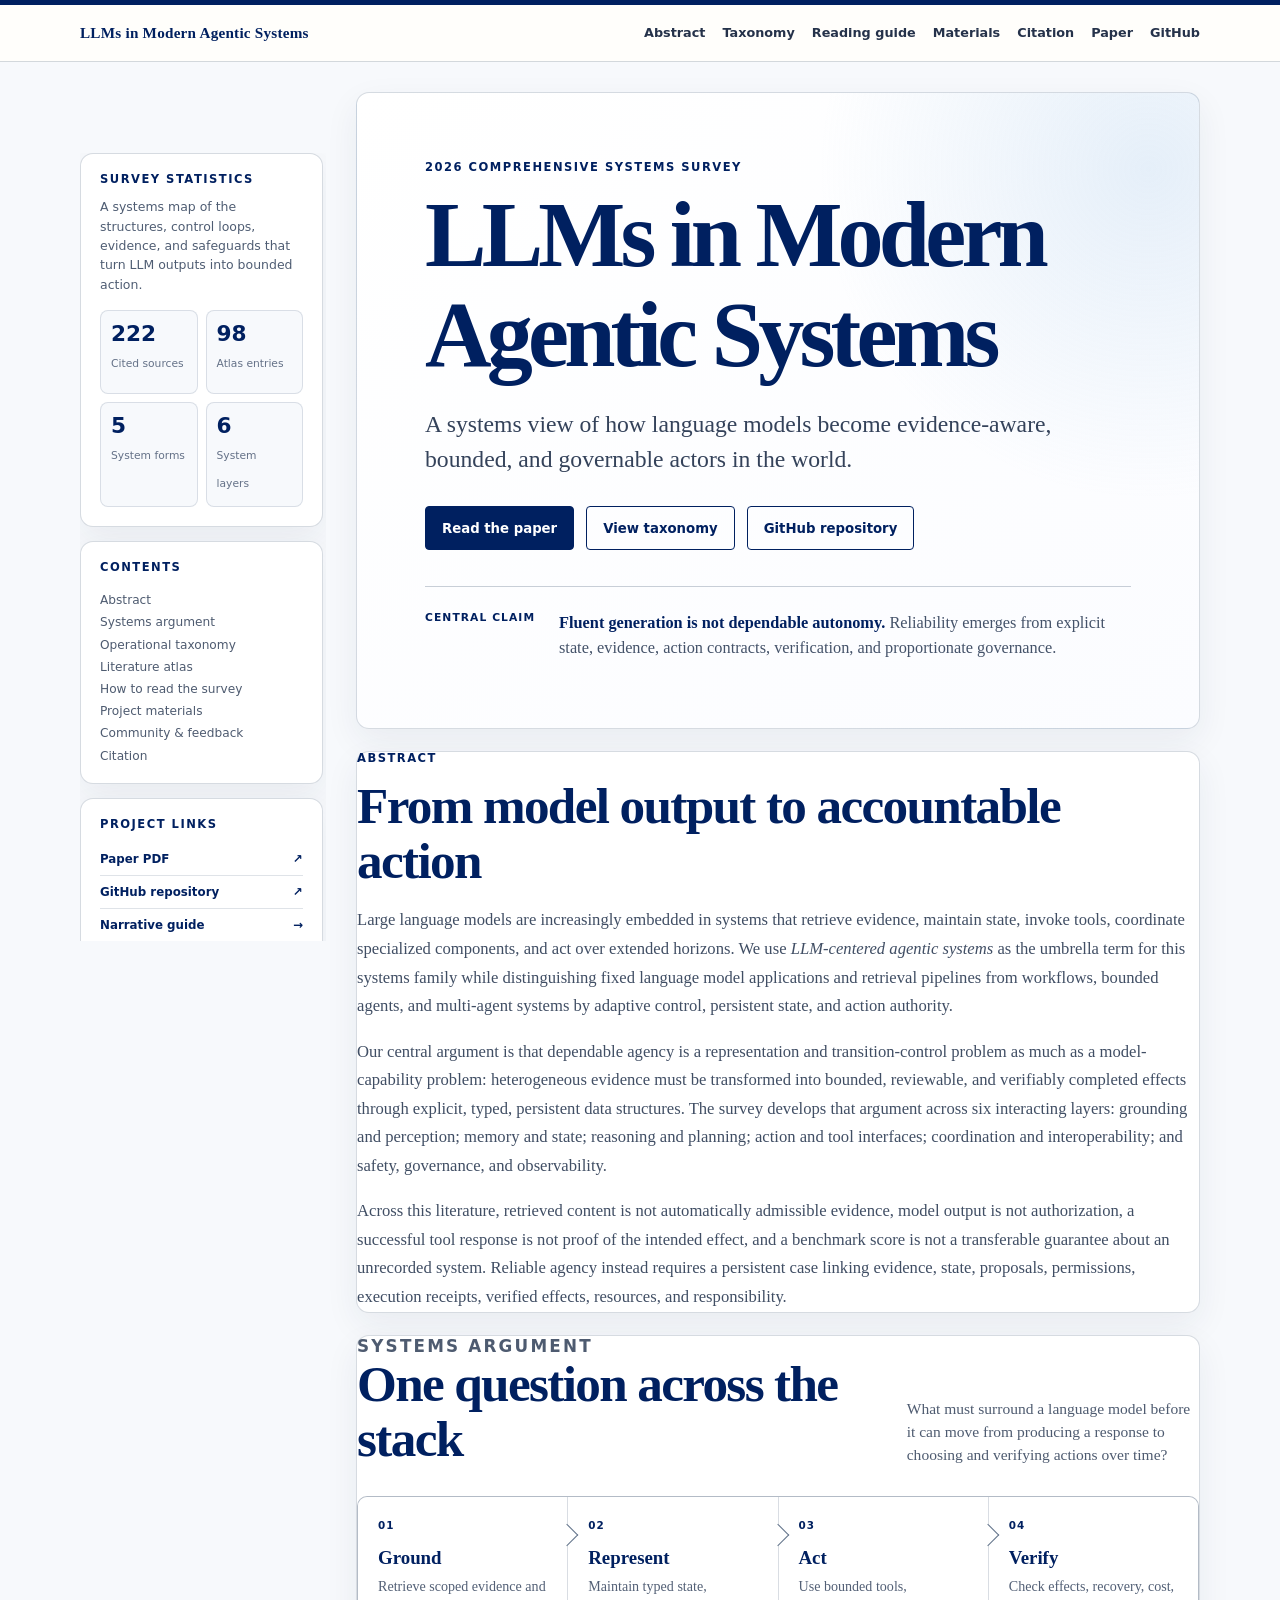
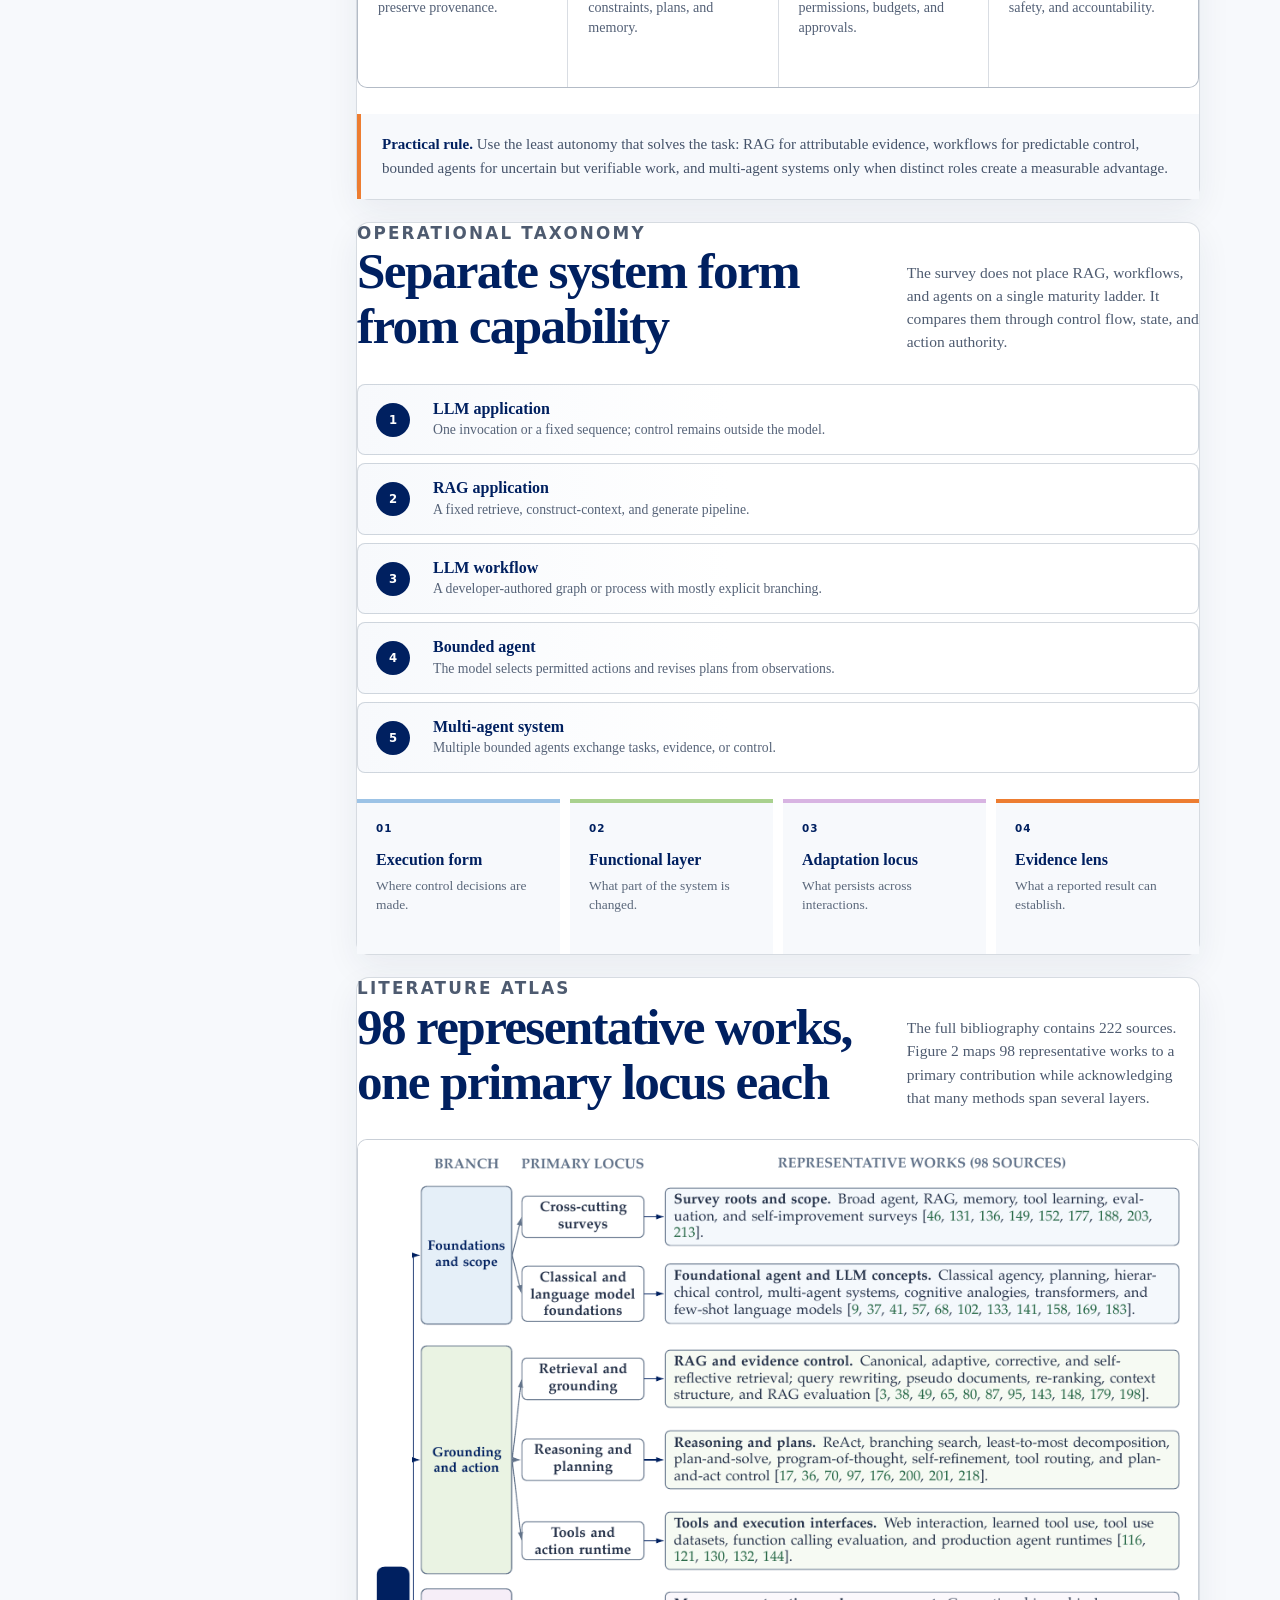
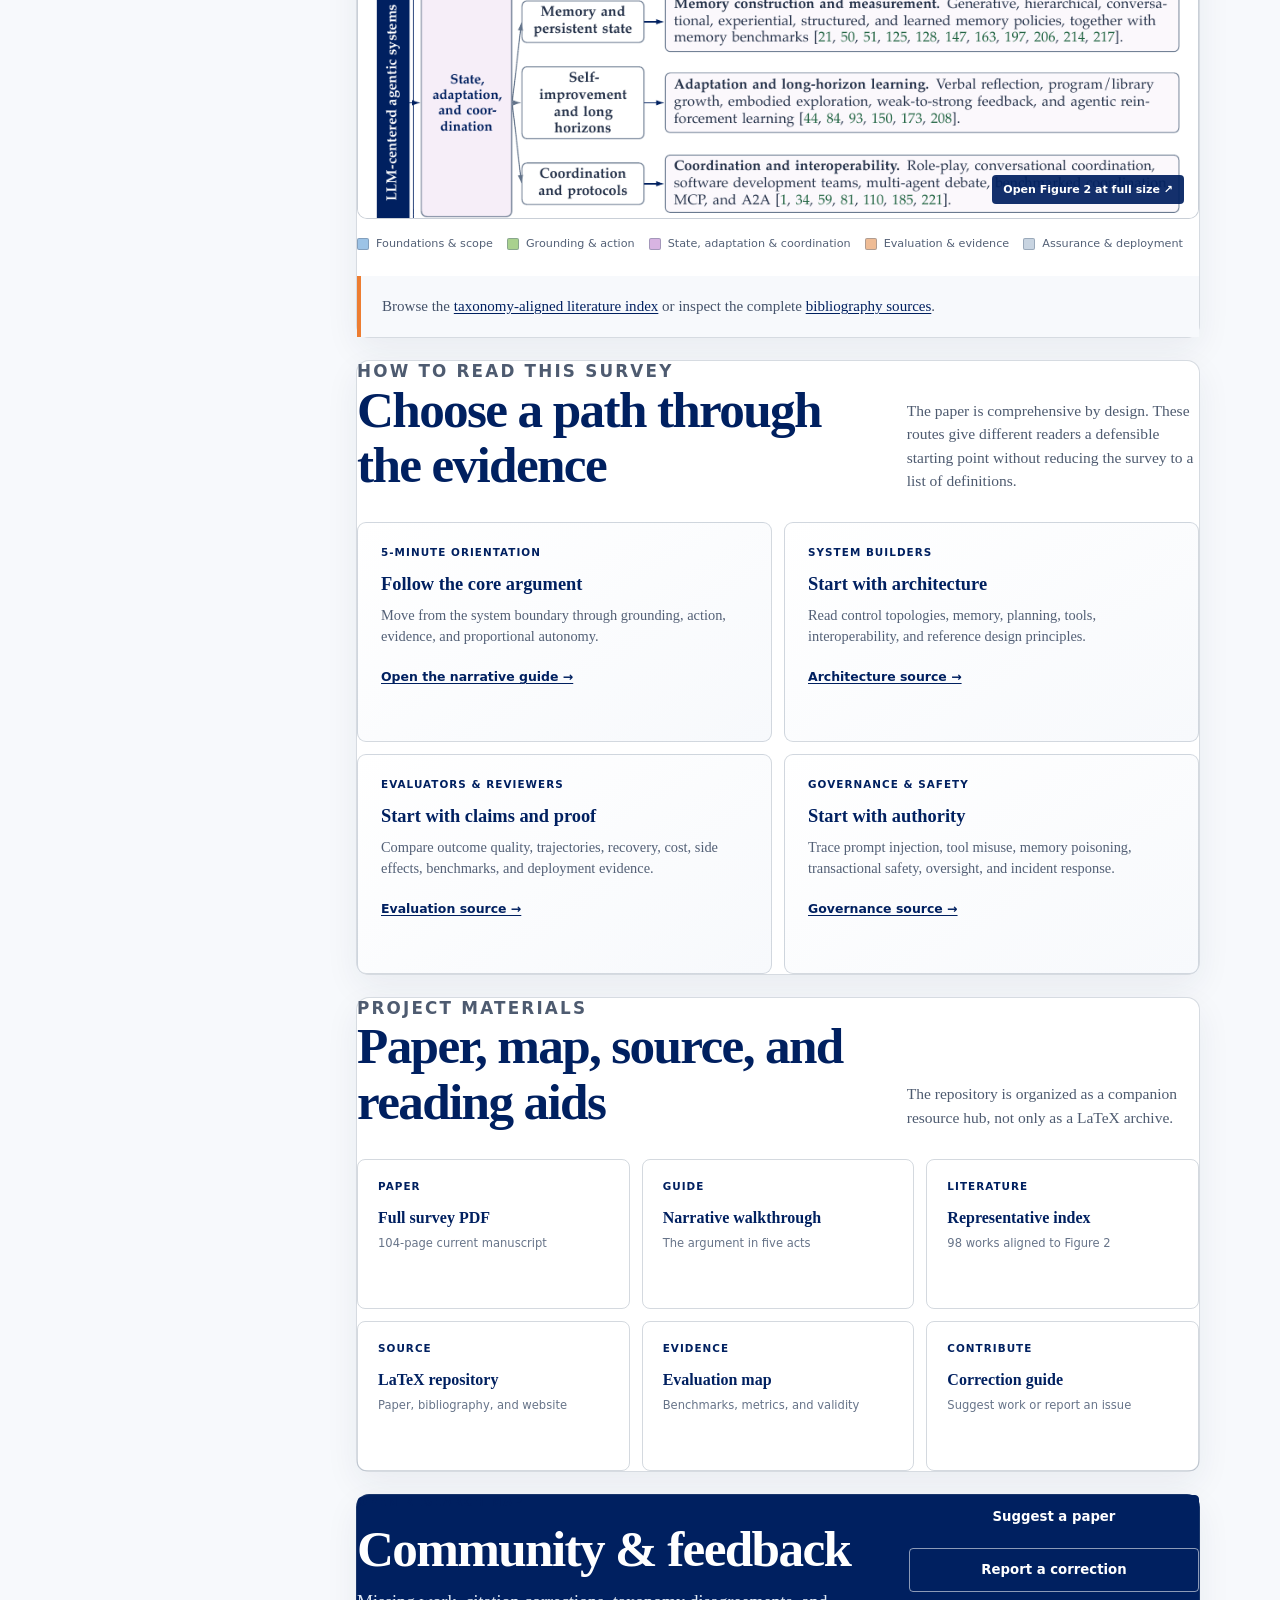
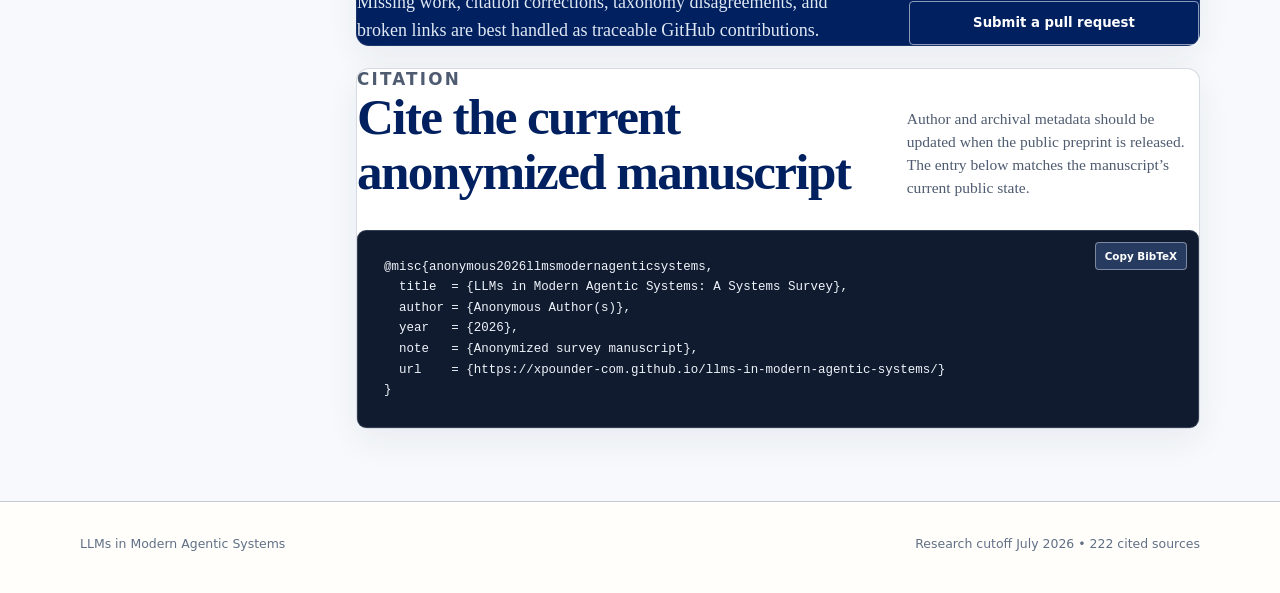
==== docs/index.html @ e8cfa796 "Build survey hub and literature companion" ====
<!doctype html>
<html lang="en">
  <head>
    <meta charset="utf-8">
    <meta name="viewport" content="width=device-width, initial-scale=1">
    <meta name="description" content="The project hub for LLMs in Modern Agentic Systems: a 104-page systems survey with 222 cited sources, an operational taxonomy, and a literature atlas.">
    <meta property="og:title" content="LLMs in Modern Agentic Systems: A Systems Survey">
    <meta property="og:description" content="A systems view of how language models become evidence-aware, bounded, and governable actors in the world.">
    <meta property="og:type" content="website">
    <meta property="og:url" content="https://xpounder-com.github.io/llms-in-modern-agentic-systems/">
    <title>LLMs in Modern Agentic Systems — A Systems Survey</title>
    <link rel="canonical" href="https://xpounder-com.github.io/llms-in-modern-agentic-systems/">
    <link rel="stylesheet" href="assets/theme.css">
  </head>
  <body>
    <div class="top-rule"></div>
    <header class="site-header-wrap">
      <div class="container site-header">
        <a class="wordmark" href="./">LLMs in Modern Agentic Systems</a>
        <button class="nav-toggle" type="button" data-nav-toggle aria-controls="site-nav" aria-expanded="false">Menu</button>
        <nav class="site-nav" id="site-nav" data-site-nav data-open="false" aria-label="Primary navigation">
          <a href="#abstract">Abstract</a>
          <a href="#taxonomy">Taxonomy</a>
          <a href="#reading-guide">Reading guide</a>
          <a href="#materials">Materials</a>
          <a href="#citation">Citation</a>
          <a href="llms-in-modern-agentic-systems.pdf">Paper</a>
          <a href="https://github.com/Xpounder-com/llms-in-modern-agentic-systems">GitHub</a>
        </nav>
      </div>
    </header>

    <div class="page-shell">
      <div class="container hub-layout">
        <aside class="survey-sidebar" aria-label="Survey navigation and statistics">
          <section class="sidebar-card">
            <p class="section-kicker">Survey statistics</p>
            <p class="sidebar-summary">A systems map of the structures, control loops, evidence, and safeguards that turn LLM outputs into bounded action.</p>
            <div class="stats-grid">
              <div class="stat"><strong>222</strong><span>Cited sources</span></div>
              <div class="stat"><strong>98</strong><span>Atlas entries</span></div>
              <div class="stat"><strong>5</strong><span>System forms</span></div>
              <div class="stat"><strong>6</strong><span>System layers</span></div>
            </div>
          </section>

          <nav class="sidebar-card contents" aria-label="Page contents">
            <p class="section-kicker">Contents</p>
            <a href="#abstract">Abstract</a>
            <a href="#overview">Systems argument</a>
            <a href="#taxonomy">Operational taxonomy</a>
            <a href="#atlas">Literature atlas</a>
            <a href="#reading-guide">How to read the survey</a>
            <a href="#materials">Project materials</a>
            <a href="#community">Community &amp; feedback</a>
            <a href="#citation">Citation</a>
          </nav>

          <section class="sidebar-card project-links">
            <p class="section-kicker">Project links</p>
            <a href="llms-in-modern-agentic-systems.pdf"><span>Paper PDF</span><span aria-hidden="true">↗</span></a>
            <a href="https://github.com/Xpounder-com/llms-in-modern-agentic-systems"><span>GitHub repository</span><span aria-hidden="true">↗</span></a>
            <a href="narrative/"><span>Narrative guide</span><span aria-hidden="true">→</span></a>
          </section>
        </aside>

        <main class="survey-main">
          <section class="hero panel" id="top">
            <p class="eyebrow">2026 comprehensive systems survey</p>
            <h1>LLMs in Modern<br>Agentic Systems</h1>
            <p class="lede">A systems view of how language models become evidence-aware, bounded, and governable actors in the world.</p>
            <div class="actions">
              <a class="button" href="llms-in-modern-agentic-systems.pdf">Read the paper</a>
              <a class="button secondary" href="#taxonomy">View taxonomy</a>
              <a class="button secondary" href="https://github.com/Xpounder-com/llms-in-modern-agentic-systems">GitHub repository</a>
            </div>
            <div class="hero-claim">
              <span>Central claim</span>
              <p><strong>Fluent generation is not dependable autonomy.</strong> Reliability emerges from explicit state, evidence, action contracts, verification, and proportionate governance.</p>
            </div>
          </section>

          <section class="panel prose" id="abstract">
            <p class="section-kicker">Abstract</p>
            <h2>From model output to accountable action</h2>
            <p>Large language models are increasingly embedded in systems that retrieve evidence, maintain state, invoke tools, coordinate specialized components, and act over extended horizons. We use <em>LLM-centered agentic systems</em> as the umbrella term for this systems family while distinguishing fixed language model applications and retrieval pipelines from workflows, bounded agents, and multi-agent systems by adaptive control, persistent state, and action authority.</p>
            <p>Our central argument is that dependable agency is a representation and transition-control problem as much as a model-capability problem: heterogeneous evidence must be transformed into bounded, reviewable, and verifiably completed effects through explicit, typed, persistent data structures. The survey develops that argument across six interacting layers: grounding and perception; memory and state; reasoning and planning; action and tool interfaces; coordination and interoperability; and safety, governance, and observability.</p>
            <p>Across this literature, retrieved content is not automatically admissible evidence, model output is not authorization, a successful tool response is not proof of the intended effect, and a benchmark score is not a transferable guarantee about an unrecorded system. Reliable agency instead requires a persistent case linking evidence, state, proposals, permissions, execution receipts, verified effects, resources, and responsibility.</p>
          </section>

          <section class="panel" id="overview">
            <div class="section-head compact">
              <div>
                <p class="section-kicker">Systems argument</p>
                <h2>One question across the stack</h2>
              </div>
              <p>What must surround a language model before it can move from producing a response to choosing and verifying actions over time?</p>
            </div>
            <div class="control-loop" aria-label="Progression from evidence to accountable action">
              <article><span>01</span><h3>Ground</h3><p>Retrieve scoped evidence and preserve provenance.</p></article>
              <article><span>02</span><h3>Represent</h3><p>Maintain typed state, constraints, plans, and memory.</p></article>
              <article><span>03</span><h3>Act</h3><p>Use bounded tools, permissions, budgets, and approvals.</p></article>
              <article><span>04</span><h3>Verify</h3><p>Check effects, recovery, cost, safety, and accountability.</p></article>
            </div>
            <p class="panel-note"><strong>Practical rule.</strong> Use the least autonomy that solves the task: RAG for attributable evidence, workflows for predictable control, bounded agents for uncertain but verifiable work, and multi-agent systems only when distinct roles create a measurable advantage.</p>
          </section>

          <section class="panel" id="taxonomy">
            <div class="section-head compact">
              <div>
                <p class="section-kicker">Operational taxonomy</p>
                <h2>Separate system form from capability</h2>
              </div>
              <p>The survey does not place RAG, workflows, and agents on a single maturity ladder. It compares them through control flow, state, and action authority.</p>
            </div>

            <div class="system-ladder" aria-label="Five operational system forms">
              <article><span>1</span><div><h3>LLM application</h3><p>One invocation or a fixed sequence; control remains outside the model.</p></div></article>
              <article><span>2</span><div><h3>RAG application</h3><p>A fixed retrieve, construct-context, and generate pipeline.</p></div></article>
              <article><span>3</span><div><h3>LLM workflow</h3><p>A developer-authored graph or process with mostly explicit branching.</p></div></article>
              <article><span>4</span><div><h3>Bounded agent</h3><p>The model selects permitted actions and revises plans from observations.</p></div></article>
              <article><span>5</span><div><h3>Multi-agent system</h3><p>Multiple bounded agents exchange tasks, evidence, or control.</p></div></article>
            </div>

            <div class="dimension-grid">
              <article><span>01</span><h3>Execution form</h3><p>Where control decisions are made.</p></article>
              <article><span>02</span><h3>Functional layer</h3><p>What part of the system is changed.</p></article>
              <article><span>03</span><h3>Adaptation locus</h3><p>What persists across interactions.</p></article>
              <article><span>04</span><h3>Evidence lens</h3><p>What a reported result can establish.</p></article>
            </div>
          </section>

          <section class="panel" id="atlas">
            <div class="section-head compact">
              <div>
                <p class="section-kicker">Literature atlas</p>
                <h2>98 representative works, one primary locus each</h2>
              </div>
              <p>The full bibliography contains 222 sources. Figure 2 maps 98 representative works to a primary contribution while acknowledging that many methods span several layers.</p>
            </div>
            <a class="figure-frame" href="assets/literature-atlas.png" target="_blank" rel="noopener" aria-label="Open the literature taxonomy figure at full size">
              <img src="assets/literature-atlas.png" alt="Comprehensive literature taxonomy for LLM-centered agentic systems, organized into foundations, grounding and action, state and coordination, evaluation, and assurance">
              <span>Open Figure 2 at full size ↗</span>
            </a>
            <div class="atlas-key">
              <span style="--key-color: var(--blue)">Foundations &amp; scope</span>
              <span style="--key-color: var(--green)">Grounding &amp; action</span>
              <span style="--key-color: var(--purple)">State, adaptation &amp; coordination</span>
              <span style="--key-color: #efbc95">Evaluation &amp; evidence</span>
              <span style="--key-color: #c8d4e1">Assurance &amp; deployment</span>
            </div>
            <p class="panel-note">Browse the <a href="https://github.com/Xpounder-com/llms-in-modern-agentic-systems/blob/main/LITERATURE.md">taxonomy-aligned literature index</a> or inspect the complete <a href="https://github.com/Xpounder-com/llms-in-modern-agentic-systems/blob/main/refs.bib">bibliography sources</a>.</p>
          </section>

          <section class="panel" id="reading-guide">
            <div class="section-head compact">
              <div>
                <p class="section-kicker">How to read this survey</p>
                <h2>Choose a path through the evidence</h2>
              </div>
              <p>The paper is comprehensive by design. These routes give different readers a defensible starting point without reducing the survey to a list of definitions.</p>
            </div>
            <div class="reading-grid">
              <article><span>5-minute orientation</span><h3>Follow the core argument</h3><p>Move from the system boundary through grounding, action, evidence, and proportional autonomy.</p><a href="narrative/">Open the narrative guide →</a></article>
              <article><span>System builders</span><h3>Start with architecture</h3><p>Read control topologies, memory, planning, tools, interoperability, and reference design principles.</p><a href="https://github.com/Xpounder-com/llms-in-modern-agentic-systems/blob/main/4-architecture.tex">Architecture source →</a></article>
              <article><span>Evaluators &amp; reviewers</span><h3>Start with claims and proof</h3><p>Compare outcome quality, trajectories, recovery, cost, side effects, benchmarks, and deployment evidence.</p><a href="https://github.com/Xpounder-com/llms-in-modern-agentic-systems/blob/main/5-evaluating.tex">Evaluation source →</a></article>
              <article><span>Governance &amp; safety</span><h3>Start with authority</h3><p>Trace prompt injection, tool misuse, memory poisoning, transactional safety, oversight, and incident response.</p><a href="https://github.com/Xpounder-com/llms-in-modern-agentic-systems/blob/main/6-safety-governance.tex">Governance source →</a></article>
            </div>
          </section>

          <section class="panel" id="materials">
            <div class="section-head compact">
              <div>
                <p class="section-kicker">Project materials</p>
                <h2>Paper, map, source, and reading aids</h2>
              </div>
              <p>The repository is organized as a companion resource hub, not only as a LaTeX archive.</p>
            </div>
            <div class="materials-grid">
              <a href="llms-in-modern-agentic-systems.pdf"><span>Paper</span><strong>Full survey PDF</strong><small>104-page current manuscript</small></a>
              <a href="narrative/"><span>Guide</span><strong>Narrative walkthrough</strong><small>The argument in five acts</small></a>
              <a href="https://github.com/Xpounder-com/llms-in-modern-agentic-systems/blob/main/LITERATURE.md"><span>Literature</span><strong>Representative index</strong><small>98 works aligned to Figure 2</small></a>
              <a href="https://github.com/Xpounder-com/llms-in-modern-agentic-systems"><span>Source</span><strong>LaTeX repository</strong><small>Paper, bibliography, and website</small></a>
              <a href="https://github.com/Xpounder-com/llms-in-modern-agentic-systems/blob/main/5-evaluating.tex"><span>Evidence</span><strong>Evaluation map</strong><small>Benchmarks, metrics, and validity</small></a>
              <a href="https://github.com/Xpounder-com/llms-in-modern-agentic-systems/blob/main/CONTRIBUTING.md"><span>Contribute</span><strong>Correction guide</strong><small>Suggest work or report an issue</small></a>
            </div>
          </section>

          <section class="panel community-panel" id="community">
            <div>
              <p class="section-kicker">Open research map</p>
              <h2>Community &amp; feedback</h2>
              <p>Missing work, citation corrections, taxonomy disagreements, and broken links are best handled as traceable GitHub contributions.</p>
            </div>
            <div class="community-actions">
              <a class="button" href="https://github.com/Xpounder-com/llms-in-modern-agentic-systems/issues/new?template=literature-suggestion.yml">Suggest a paper</a>
              <a class="button secondary light" href="https://github.com/Xpounder-com/llms-in-modern-agentic-systems/issues/new?template=correction.yml">Report a correction</a>
              <a class="button secondary light" href="https://github.com/Xpounder-com/llms-in-modern-agentic-systems/pulls">Submit a pull request</a>
            </div>
          </section>

          <section class="panel" id="citation">
            <div class="section-head compact">
              <div>
                <p class="section-kicker">Citation</p>
                <h2>Cite the current anonymized manuscript</h2>
              </div>
              <p>Author and archival metadata should be updated when the public preprint is released. The entry below matches the manuscript’s current public state.</p>
            </div>
            <div class="citation-box">
              <button type="button" class="copy-button" data-copy-target="citation-code">Copy BibTeX</button>
              <pre id="citation-code"><code>@misc{anonymous2026llmsmodernagenticsystems,
  title  = {LLMs in Modern Agentic Systems: A Systems Survey},
  author = {Anonymous Author(s)},
  year   = {2026},
  note   = {Anonymized survey manuscript},
  url    = {https://xpounder-com.github.io/llms-in-modern-agentic-systems/}
}</code></pre>
            </div>
          </section>
        </main>
      </div>
    </div>

    <footer class="site-footer"><div class="container"><span>LLMs in Modern Agentic Systems</span><span>Research cutoff July 2026 • 222 cited sources</span></div></footer>
    <script src="assets/site.js"></script>
  </body>
</html>
---- docs/assets/theme.css ----
:root {
  --navy: #002060;
  --ink: #25324a;
  --line: #62738a;
  --canvas: #f7f9fc;
  --mist: #e8edf3;
  --blue: #9cc3e6;
  --green: #a9d18e;
  --purple: #d8b4e2;
  --orange: #ed7d31;
  --paper: #fffefb;
  --serif: "Palatino Linotype", "Book Antiqua", Palatino, Georgia, serif;
  --sans: Inter, ui-sans-serif, system-ui, -apple-system, BlinkMacSystemFont, "Segoe UI", sans-serif;
  --shadow: 0 10px 28px rgba(37, 50, 74, 0.08);
}

* { box-sizing: border-box; }

html { scroll-behavior: smooth; }

body {
  margin: 0;
  color: var(--ink);
  background: var(--paper);
  font-family: var(--serif);
  font-size: 18px;
  line-height: 1.55;
}

a { color: var(--navy); text-underline-offset: 0.16em; }

a:focus-visible, button:focus-visible {
  outline: 3px solid var(--orange);
  outline-offset: 3px;
}

.top-rule { height: 5px; background: var(--navy); }

.page-shell { overflow: hidden; }

.container { width: min(1120px, calc(100% - 40px)); margin: 0 auto; }

.site-header {
  display: flex;
  align-items: center;
  justify-content: space-between;
  gap: 24px;
  padding: 20px 0;
  border-bottom: 1px solid color-mix(in srgb, var(--line) 34%, transparent);
  font-family: var(--sans);
}

.wordmark {
  color: var(--navy);
  font-family: var(--serif);
  font-size: 0.95rem;
  font-weight: 700;
  letter-spacing: 0.015em;
  text-decoration: none;
}

.site-nav { display: flex; align-items: center; gap: 20px; font-size: 0.8rem; }

.site-nav a { color: var(--ink); font-weight: 650; text-decoration: none; }

.site-nav a:hover, .site-nav a[aria-current="page"] { color: var(--navy); text-decoration: underline; }

.nav-toggle {
  display: none;
  border: 1px solid var(--line);
  border-radius: 4px;
  background: white;
  color: var(--navy);
  font: 700 0.75rem var(--sans);
  padding: 8px 10px;
}

.hero {
  display: grid;
  grid-template-columns: minmax(0, 1.45fr) minmax(250px, 0.55fr);
  gap: 56px;
  align-items: end;
  padding: 86px 0 68px;
}

.eyebrow, .section-kicker {
  margin: 0 0 12px;
  color: var(--navy);
  font: 750 0.72rem/1.2 var(--sans);
  letter-spacing: 0.13em;
  text-transform: uppercase;
}

h1, h2, h3, p { margin-top: 0; }

h1, h2, h3 { color: var(--navy); font-family: var(--serif); line-height: 1.08; }

h1 { max-width: 830px; margin-bottom: 24px; font-size: clamp(3rem, 7vw, 5.6rem); font-weight: 700; letter-spacing: -0.045em; }

h2 { margin-bottom: 18px; font-size: clamp(2rem, 4vw, 3.1rem); letter-spacing: -0.032em; }

h3 { margin-bottom: 9px; font-size: 1.18rem; }

.lede { max-width: 760px; margin-bottom: 30px; color: #34425a; font-size: clamp(1.2rem, 2vw, 1.48rem); line-height: 1.45; }

.hero-aside {
  position: relative;
  padding: 24px;
  border: 1px solid color-mix(in srgb, var(--line) 56%, transparent);
  border-radius: 8px;
  background: linear-gradient(150deg, #ffffff, var(--canvas));
  box-shadow: var(--shadow);
}

.hero-aside::before {
  position: absolute;
  top: 0;
  left: 0;
  width: 38%;
  height: 5px;
  border-radius: 8px 0 0;
  background: var(--orange);
  content: "";
}

.hero-aside p { margin-bottom: 0; font-size: 0.96rem; line-height: 1.42; }

.hero-aside strong { color: var(--navy); font-size: 1.08rem; }

.actions { display: flex; flex-wrap: wrap; gap: 12px; }

.button {
  display: inline-flex;
  align-items: center;
  justify-content: center;
  min-height: 44px;
  padding: 10px 16px;
  border: 1px solid var(--navy);
  border-radius: 4px;
  background: var(--navy);
  color: white;
  font: 700 0.83rem var(--sans);
  text-decoration: none;
}

.button:hover { background: #12387d; text-decoration: none; }

.button.secondary { background: transparent; color: var(--navy); }

.button.secondary:hover { background: var(--mist); }

.intro-band { border-block: 1px solid color-mix(in srgb, var(--line) 40%, transparent); background: var(--canvas); }

.statement { max-width: 940px; padding: 54px 0; color: var(--navy); font-size: clamp(1.45rem, 3vw, 2.35rem); line-height: 1.28; }

.statement strong { color: var(--orange); font-weight: inherit; }

section { padding: 88px 0; }

section.mist { background: var(--canvas); }

.section-head { display: grid; grid-template-columns: minmax(0, 1fr) minmax(260px, 0.66fr); gap: 38px; align-items: end; margin-bottom: 36px; }

.section-head p { margin-bottom: 0; color: #4e5b70; font-size: 1.05rem; }

.card-grid { display: grid; grid-template-columns: repeat(4, minmax(0, 1fr)); gap: 14px; }

.system-card {
  position: relative;
  min-height: 196px;
  padding: 22px 20px;
  border: 1px solid color-mix(in srgb, var(--line) 56%, transparent);
  border-radius: 7px;
  background: white;
}

.system-card::before { position: absolute; top: 0; left: 0; width: 100%; height: 5px; border-radius: 7px 7px 0 0; background: var(--card-color, var(--blue)); content: ""; }

.card-number { display: block; margin-bottom: 17px; color: var(--navy); font: 800 0.73rem var(--sans); letter-spacing: 0.09em; }

.system-card p { margin-bottom: 0; font-size: 0.94rem; line-height: 1.4; }

.decision-rail { display: grid; gap: 0; max-width: 930px; margin: 0 auto; border-left: 4px solid var(--navy); }

.decision-step { display: grid; grid-template-columns: 136px minmax(0, 1fr); gap: 24px; align-items: center; padding: 21px 0 21px 28px; border-bottom: 1px solid color-mix(in srgb, var(--line) 34%, transparent); }

.decision-step:last-child { border-bottom: 0; }

.step-tag { color: var(--navy); font: 800 0.71rem var(--sans); letter-spacing: 0.09em; text-transform: uppercase; }

.decision-step p { margin-bottom: 0; color: #4e5b70; }

.atlas { position: relative; display: grid; gap: 10px; }

.atlas-header, .atlas-row { display: grid; grid-template-columns: 174px 250px minmax(0, 1fr); gap: 16px; align-items: stretch; }

.atlas-header { padding-left: 26px; color: var(--line); font: 800 0.66rem var(--sans); letter-spacing: 0.1em; text-transform: uppercase; }

.atlas-row { position: relative; padding-left: 26px; }

.atlas-row::before { position: absolute; top: 50%; left: 0; width: 18px; border-top: 2px solid var(--navy); content: ""; }

.atlas-branch, .atlas-locus, .atlas-work {
  border: 1px solid color-mix(in srgb, var(--line) 60%, transparent);
  border-radius: 6px;
}

.atlas-branch { display: flex; align-items: center; justify-content: center; padding: 14px; color: var(--navy); background: var(--branch-color, var(--mist)); font: 700 0.91rem/1.15 var(--serif); text-align: center; }

.atlas-locus { display: flex; align-items: center; padding: 13px 15px; background: white; color: var(--navy); font-weight: 700; line-height: 1.15; }

.atlas-work { padding: 13px 15px; background: var(--work-color, #fff); font-size: 0.93rem; line-height: 1.34; }

.atlas-work strong { color: var(--navy); }

.narrative-grid { display: grid; grid-template-columns: repeat(3, minmax(0, 1fr)); gap: 18px; }

.narrative-card { padding: 26px; border-top: 5px solid var(--card-color, var(--blue)); background: white; box-shadow: var(--shadow); }

.narrative-card p { margin-bottom: 0; color: #4e5b70; font-size: 0.96rem; }

.callout { display: grid; grid-template-columns: minmax(0, 1fr) auto; gap: 28px; align-items: center; padding: 34px; border: 1px solid color-mix(in srgb, var(--navy) 45%, transparent); border-radius: 8px; background: var(--navy); color: white; }

.callout h2 { margin-bottom: 8px; color: white; font-size: clamp(1.8rem, 3vw, 2.7rem); }

.callout p { max-width: 760px; margin-bottom: 0; color: #e8edf3; }

.callout .button { border-color: white; background: white; color: var(--navy); white-space: nowrap; }

.source-list { display: grid; grid-template-columns: repeat(3, minmax(0, 1fr)); gap: 16px; }

.source-item { padding: 18px; border-top: 1px solid var(--line); }

.source-item span { display: block; margin-bottom: 5px; color: var(--line); font: 800 0.66rem var(--sans); letter-spacing: 0.1em; text-transform: uppercase; }

.source-item a { font-size: 1.04rem; font-weight: 700; }

.site-footer { padding: 34px 0 42px; border-top: 1px solid color-mix(in srgb, var(--line) 38%, transparent); color: #617086; font: 0.78rem var(--sans); }

.site-footer .container { display: flex; justify-content: space-between; gap: 18px; }

@media (max-width: 860px) {
  .hero, .section-head { grid-template-columns: 1fr; gap: 28px; }
  .hero { padding-block: 64px 54px; }
  .card-grid { grid-template-columns: repeat(2, minmax(0, 1fr)); }
  .atlas-header { display: none; }
  .atlas-row { grid-template-columns: 140px minmax(0, 1fr); }
  .atlas-work { grid-column: 2; }
  .atlas-locus { grid-column: 2; }
  .atlas-branch { grid-row: span 2; }
  .narrative-grid, .source-list { grid-template-columns: 1fr; }
}

@media (max-width: 640px) {
  body { font-size: 17px; }
  .container { width: min(100% - 28px, 1120px); }
  .site-header { align-items: flex-start; }
  .nav-toggle { display: inline-flex; }
  .site-nav { display: none; position: absolute; z-index: 3; top: 66px; right: 14px; flex-direction: column; align-items: flex-start; min-width: 190px; padding: 14px; border: 1px solid var(--line); border-radius: 5px; background: white; box-shadow: var(--shadow); }
  .site-nav[data-open="true"] { display: flex; }
  h1 { font-size: clamp(2.8rem, 15vw, 4.3rem); }
  section { padding: 64px 0; }
  .card-grid { grid-template-columns: 1fr; }
  .decision-step { grid-template-columns: 1fr; gap: 8px; padding-left: 20px; }
  .atlas-row { grid-template-columns: 1fr; padding-left: 20px; }
  .atlas-row::before { width: 12px; }
  .atlas-branch, .atlas-locus, .atlas-work { grid-column: 1; }
  .atlas-branch { grid-row: auto; }
  .callout { grid-template-columns: 1fr; padding: 26px; }
  .site-footer .container { flex-direction: column; }
}

/* Survey hub ------------------------------------------------------------- */

[id] { scroll-margin-top: 88px; }

.site-header-wrap {
  position: sticky;
  z-index: 20;
  top: 0;
  border-bottom: 1px solid color-mix(in srgb, var(--line) 28%, transparent);
  background: color-mix(in srgb, var(--paper) 94%, transparent);
  backdrop-filter: blur(14px);
}

.site-header-wrap .site-header {
  padding: 16px 0;
  border-bottom: 0;
}

.site-header-wrap .site-nav { gap: 17px; }

.page-shell { background: var(--canvas); }

.hub-layout {
  display: grid;
  grid-template-columns: 246px minmax(0, 1fr);
  gap: 30px;
  align-items: start;
  padding: 30px 0 72px;
}

.survey-sidebar {
  position: sticky;
  top: 91px;
  display: grid;
  gap: 14px;
  max-height: calc(100vh - 112px);
  overflow: auto;
  padding-right: 3px;
}

.sidebar-card,
.panel {
  border: 1px solid color-mix(in srgb, var(--line) 26%, transparent);
  border-radius: 13px;
  background: white;
  box-shadow: 0 12px 34px rgba(37, 50, 74, 0.065);
}

.sidebar-card {
  padding: 19px;
  font-family: var(--sans);
}

.sidebar-card .section-kicker { margin-bottom: 11px; }

.sidebar-summary {
  margin-bottom: 16px;
  color: #4f5d73;
  font: 0.78rem/1.55 var(--sans);
}

.stats-grid {
  display: grid;
  grid-template-columns: 1fr 1fr;
  gap: 8px;
}

.stat {
  min-height: 84px;
  padding: 12px 10px;
  border: 1px solid color-mix(in srgb, var(--line) 20%, transparent);
  border-radius: 8px;
  background: var(--canvas);
}

.stat strong {
  display: block;
  margin-bottom: 2px;
  color: var(--navy);
  font: 800 1.35rem/1 var(--sans);
}

.stat span { color: #647187; font: 0.67rem/1.3 var(--sans); }

.contents { display: grid; gap: 7px; }

.contents a {
  color: #4e5b70;
  font: 0.76rem/1.25 var(--sans);
  text-decoration: none;
}

.contents a:hover { color: var(--navy); text-decoration: underline; }

.project-links a {
  display: flex;
  justify-content: space-between;
  gap: 12px;
  padding: 9px 0;
  border-bottom: 1px solid color-mix(in srgb, var(--line) 20%, transparent);
  color: var(--navy);
  font: 700 0.74rem/1.2 var(--sans);
  text-decoration: none;
}

.project-links a:last-child { border-bottom: 0; }

.survey-main { display: grid; gap: 22px; min-width: 0; }

.survey-main section { padding: 0; }

.panel { padding: clamp(28px, 4.5vw, 54px); }

.survey-main .hero {
  display: block;
  padding: clamp(40px, 6vw, 68px);
  background:
    radial-gradient(circle at 94% 12%, rgba(156, 195, 230, 0.24), transparent 34%),
    linear-gradient(145deg, #fff, #fbfcff);
}

.survey-main .hero h1 {
  max-width: 900px;
  margin-bottom: 22px;
  font-size: clamp(3.3rem, 7.2vw, 6.4rem);
  letter-spacing: -0.052em;
}

.survey-main .hero .lede { max-width: 780px; }

.hero-claim {
  display: grid;
  grid-template-columns: 112px minmax(0, 1fr);
  gap: 22px;
  max-width: 820px;
  margin-top: 36px;
  padding-top: 24px;
  border-top: 1px solid color-mix(in srgb, var(--line) 34%, transparent);
}

.hero-claim > span {
  color: var(--navy);
  font: 800 0.67rem/1.25 var(--sans);
  letter-spacing: 0.1em;
  text-transform: uppercase;
}

.hero-claim p { margin: 0; color: #445269; font-size: 1.02rem; line-height: 1.5; }
.hero-claim strong { color: var(--navy); }

.panel h2 { max-width: 720px; font-size: clamp(2rem, 4vw, 3.25rem); }

.prose > p:not(.section-kicker) { max-width: 850px; color: #404e64; font-size: 1.04rem; line-height: 1.72; }
.prose > p:last-child { margin-bottom: 0; }

.section-head.compact {
  grid-template-columns: minmax(0, 1.2fr) minmax(230px, 0.68fr);
  gap: 34px;
  align-items: end;
  margin-bottom: 30px;
}

.section-head.compact h2 { margin-bottom: 0; }
.section-head.compact > p { font-size: 0.97rem; line-height: 1.5; }

.control-loop {
  display: grid;
  grid-template-columns: repeat(4, minmax(0, 1fr));
  gap: 1px;
  overflow: hidden;
  border: 1px solid color-mix(in srgb, var(--line) 32%, transparent);
  border-radius: 10px;
  background: color-mix(in srgb, var(--line) 24%, transparent);
}

.control-loop article {
  position: relative;
  min-height: 190px;
  padding: 22px 20px;
  background: white;
}

.control-loop article:not(:last-child)::after {
  position: absolute;
  z-index: 2;
  top: 30px;
  right: -8px;
  width: 15px;
  height: 15px;
  border-top: 1px solid var(--line);
  border-right: 1px solid var(--line);
  background: white;
  content: "";
  transform: rotate(45deg);
}

.control-loop span,
.dimension-grid span,
.reading-grid span,
.materials-grid span {
  display: block;
  margin-bottom: 16px;
  color: var(--navy);
  font: 800 0.65rem/1.2 var(--sans);
  letter-spacing: 0.1em;
  text-transform: uppercase;
}

.control-loop h3 { margin-bottom: 8px; }
.control-loop p { margin: 0; color: #536076; font-size: 0.88rem; line-height: 1.45; }

.panel-note {
  margin: 26px 0 0;
  padding: 19px 21px;
  border-left: 4px solid var(--orange);
  background: var(--canvas);
  color: #445269;
  font-size: 0.94rem;
  line-height: 1.55;
}

.panel-note strong { color: var(--navy); }

.system-ladder { display: grid; gap: 8px; margin-bottom: 26px; }

.system-ladder article {
  display: grid;
  grid-template-columns: 42px minmax(0, 1fr);
  gap: 15px;
  align-items: center;
  padding: 15px 18px;
  border: 1px solid color-mix(in srgb, var(--line) 27%, transparent);
  border-radius: 8px;
  background: linear-gradient(90deg, var(--canvas), white 44%);
}

.system-ladder article > span {
  display: grid;
  width: 34px;
  height: 34px;
  place-items: center;
  border-radius: 50%;
  background: var(--navy);
  color: white;
  font: 800 0.73rem var(--sans);
}

.system-ladder h3 { margin: 0 0 3px; font-size: 1rem; }
.system-ladder p { margin: 0; color: #566378; font-size: 0.86rem; line-height: 1.4; }

.dimension-grid {
  display: grid;
  grid-template-columns: repeat(4, minmax(0, 1fr));
  gap: 10px;
}

.dimension-grid article {
  min-height: 155px;
  padding: 19px;
  border-top: 4px solid var(--blue);
  background: var(--canvas);
}

.dimension-grid article:nth-child(2) { border-color: var(--green); }
.dimension-grid article:nth-child(3) { border-color: var(--purple); }
.dimension-grid article:nth-child(4) { border-color: var(--orange); }
.dimension-grid h3 { font-size: 1rem; }
.dimension-grid p { margin: 0; color: #5b687b; font-size: 0.84rem; line-height: 1.4; }

.figure-frame {
  position: relative;
  display: block;
  overflow: hidden;
  max-height: 680px;
  border: 1px solid color-mix(in srgb, var(--line) 34%, transparent);
  border-radius: 10px;
  background: white;
}

.figure-frame img { display: block; width: 100%; height: auto; }

.figure-frame > span {
  position: absolute;
  right: 14px;
  bottom: 14px;
  padding: 8px 11px;
  border-radius: 4px;
  background: color-mix(in srgb, var(--navy) 92%, transparent);
  color: white;
  font: 700 0.69rem var(--sans);
  text-decoration: none;
}

.atlas-key { display: flex; flex-wrap: wrap; gap: 8px 14px; margin-top: 18px; }

.atlas-key span {
  display: inline-flex;
  align-items: center;
  gap: 7px;
  color: #536076;
  font: 0.7rem var(--sans);
}

.atlas-key span::before {
  width: 10px;
  height: 10px;
  border: 1px solid color-mix(in srgb, var(--line) 45%, transparent);
  border-radius: 2px;
  background: var(--key-color);
  content: "";
}

.reading-grid,
.materials-grid {
  display: grid;
  grid-template-columns: repeat(2, minmax(0, 1fr));
  gap: 12px;
}

.reading-grid article {
  min-height: 220px;
  padding: 23px;
  border: 1px solid color-mix(in srgb, var(--line) 27%, transparent);
  border-radius: 9px;
  background: linear-gradient(150deg, white, var(--canvas));
}

.reading-grid h3 { margin-bottom: 10px; font-size: 1.15rem; }
.reading-grid p { color: #536076; font-size: 0.9rem; line-height: 1.5; }
.reading-grid a { font: 750 0.78rem var(--sans); }

.materials-grid { grid-template-columns: repeat(3, minmax(0, 1fr)); }

.materials-grid a {
  min-height: 150px;
  padding: 20px;
  border: 1px solid color-mix(in srgb, var(--line) 27%, transparent);
  border-radius: 8px;
  color: var(--ink);
  text-decoration: none;
}

.materials-grid a:hover { border-color: var(--navy); background: var(--canvas); }
.materials-grid strong { display: block; margin-bottom: 7px; color: var(--navy); font-size: 1rem; line-height: 1.22; }
.materials-grid small { display: block; color: #677489; font: 0.72rem/1.4 var(--sans); }

.community-panel {
  display: grid;
  grid-template-columns: minmax(0, 1fr) minmax(240px, 0.56fr);
  gap: 34px;
  align-items: center;
  background: var(--navy);
  color: white;
}

.community-panel h2 { margin-bottom: 12px; color: white; }
.community-panel p:not(.section-kicker) { margin-bottom: 0; color: #dfe8f3; }
.community-actions { display: grid; gap: 9px; }
.button.secondary.light { border-color: rgba(255,255,255,0.55); color: white; }
.button.secondary.light:hover { background: rgba(255,255,255,0.12); }

.citation-box {
  position: relative;
  overflow: hidden;
  border: 1px solid color-mix(in srgb, var(--line) 40%, transparent);
  border-radius: 9px;
  background: #111b2f;
}

.citation-box pre {
  overflow-x: auto;
  margin: 0;
  padding: 26px;
  color: #eef4fb;
  font: 0.78rem/1.65 ui-monospace, SFMono-Regular, Menlo, Monaco, Consolas, monospace;
}

.copy-button {
  position: absolute;
  z-index: 2;
  top: 11px;
  right: 11px;
  padding: 7px 9px;
  border: 1px solid rgba(255,255,255,0.4);
  border-radius: 4px;
  background: #273b61;
  color: white;
  cursor: pointer;
  font: 700 0.65rem var(--sans);
}

.copy-button:hover { background: #345080; }

@media (max-width: 1040px) {
  .hub-layout { grid-template-columns: 210px minmax(0, 1fr); gap: 20px; }
  .site-header-wrap .site-nav { gap: 12px; font-size: 0.72rem; }
  .control-loop { grid-template-columns: repeat(2, minmax(0, 1fr)); }
  .control-loop article:nth-child(2)::after { display: none; }
  .dimension-grid { grid-template-columns: repeat(2, minmax(0, 1fr)); }
  .materials-grid { grid-template-columns: repeat(2, minmax(0, 1fr)); }
}

@media (max-width: 820px) {
  .site-header-wrap { position: relative; }
  .hub-layout { grid-template-columns: 1fr; }
  .survey-sidebar { position: static; grid-template-columns: 1fr 1fr; max-height: none; overflow: visible; }
  .survey-sidebar .contents { display: none; }
  .survey-main .hero { padding: 42px 30px; }
  .section-head.compact, .community-panel { grid-template-columns: 1fr; }
  .figure-frame { max-height: 580px; }
}

@media (max-width: 640px) {
  [id] { scroll-margin-top: 20px; }
  .site-header-wrap .site-nav { top: 61px; }
  .hub-layout { padding-top: 16px; }
  .survey-sidebar { grid-template-columns: 1fr; }
  .survey-sidebar .project-links { display: none; }
  .panel { padding: 26px 21px; border-radius: 9px; }
  .survey-main .hero { padding: 34px 21px; }
  .survey-main .hero h1 { font-size: clamp(2.65rem, 14vw, 4.3rem); }
  .hero-claim { grid-template-columns: 1fr; gap: 9px; }
  .control-loop, .dimension-grid, .reading-grid, .materials-grid { grid-template-columns: 1fr; }
  .control-loop article { min-height: auto; }
  .control-loop article::after { display: none; }
  .figure-frame { max-height: 460px; }
  .citation-box pre { padding: 52px 17px 20px; font-size: 0.66rem; }
}
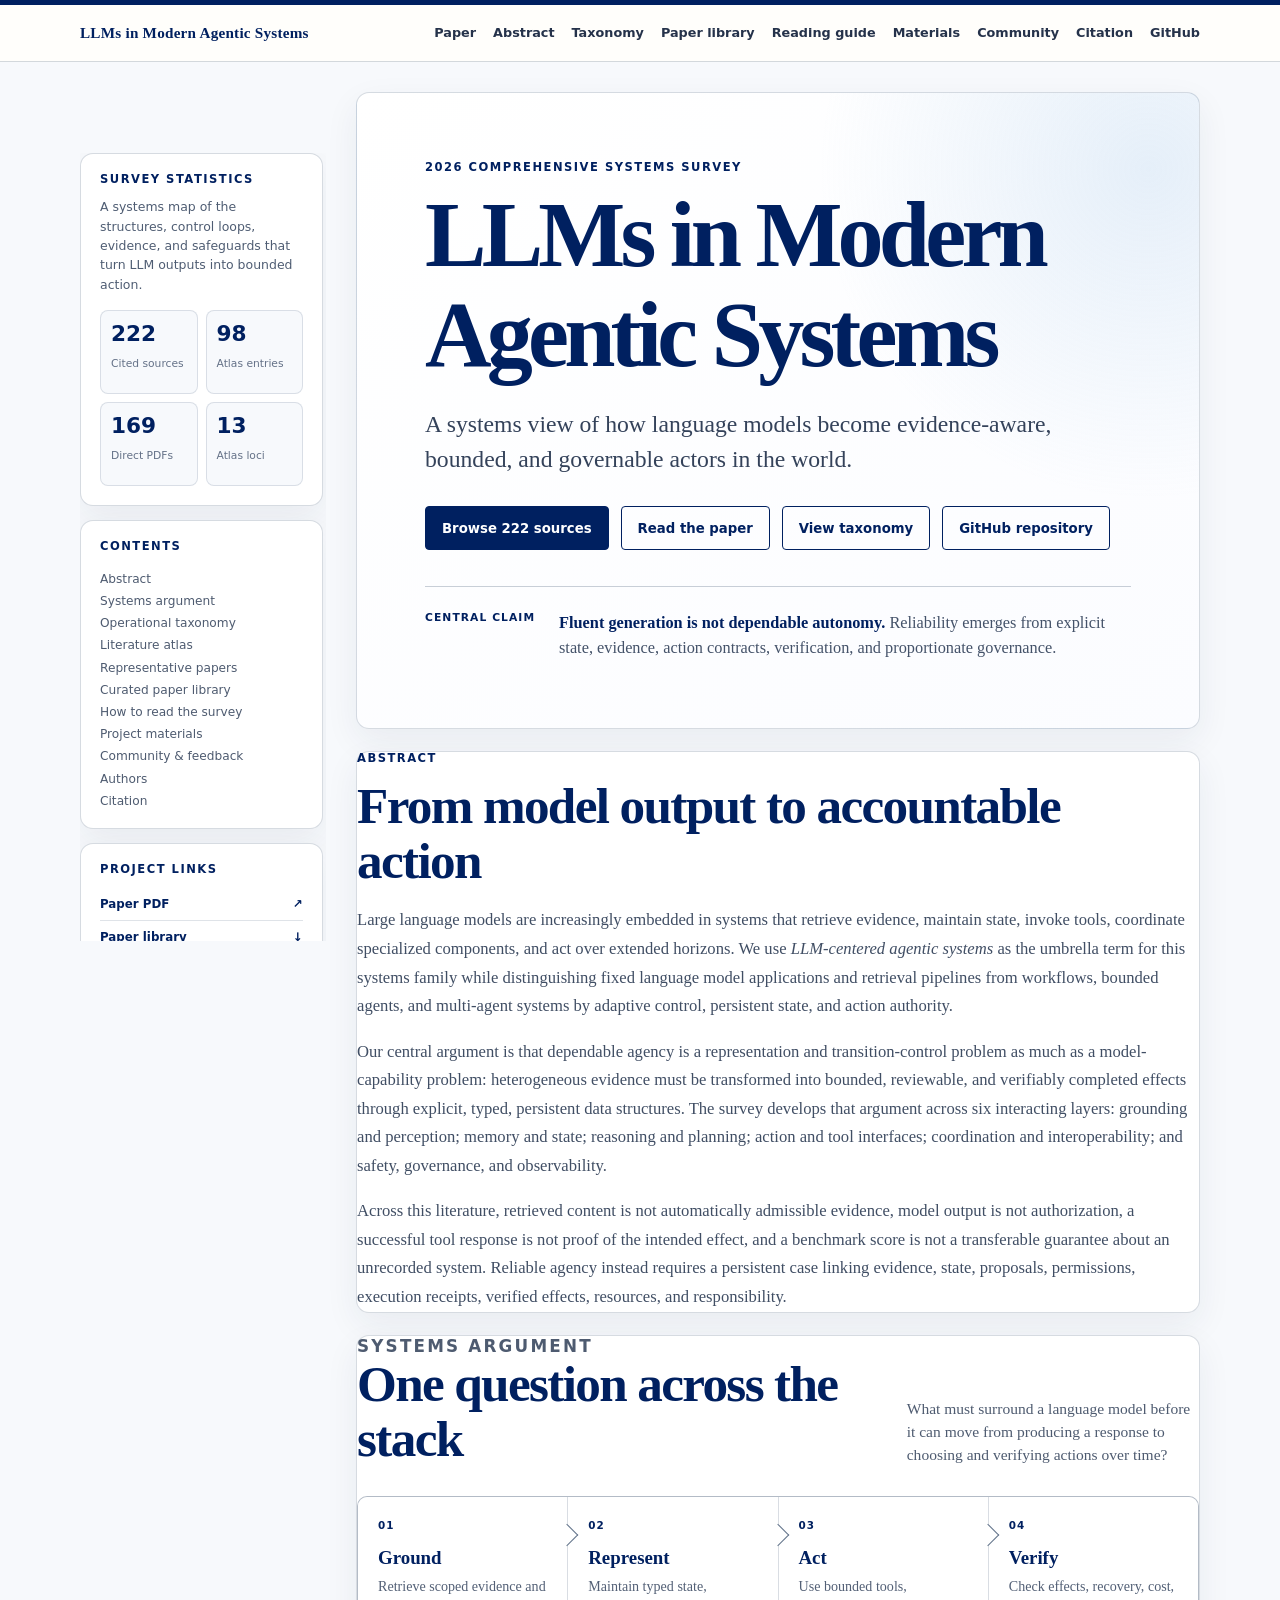
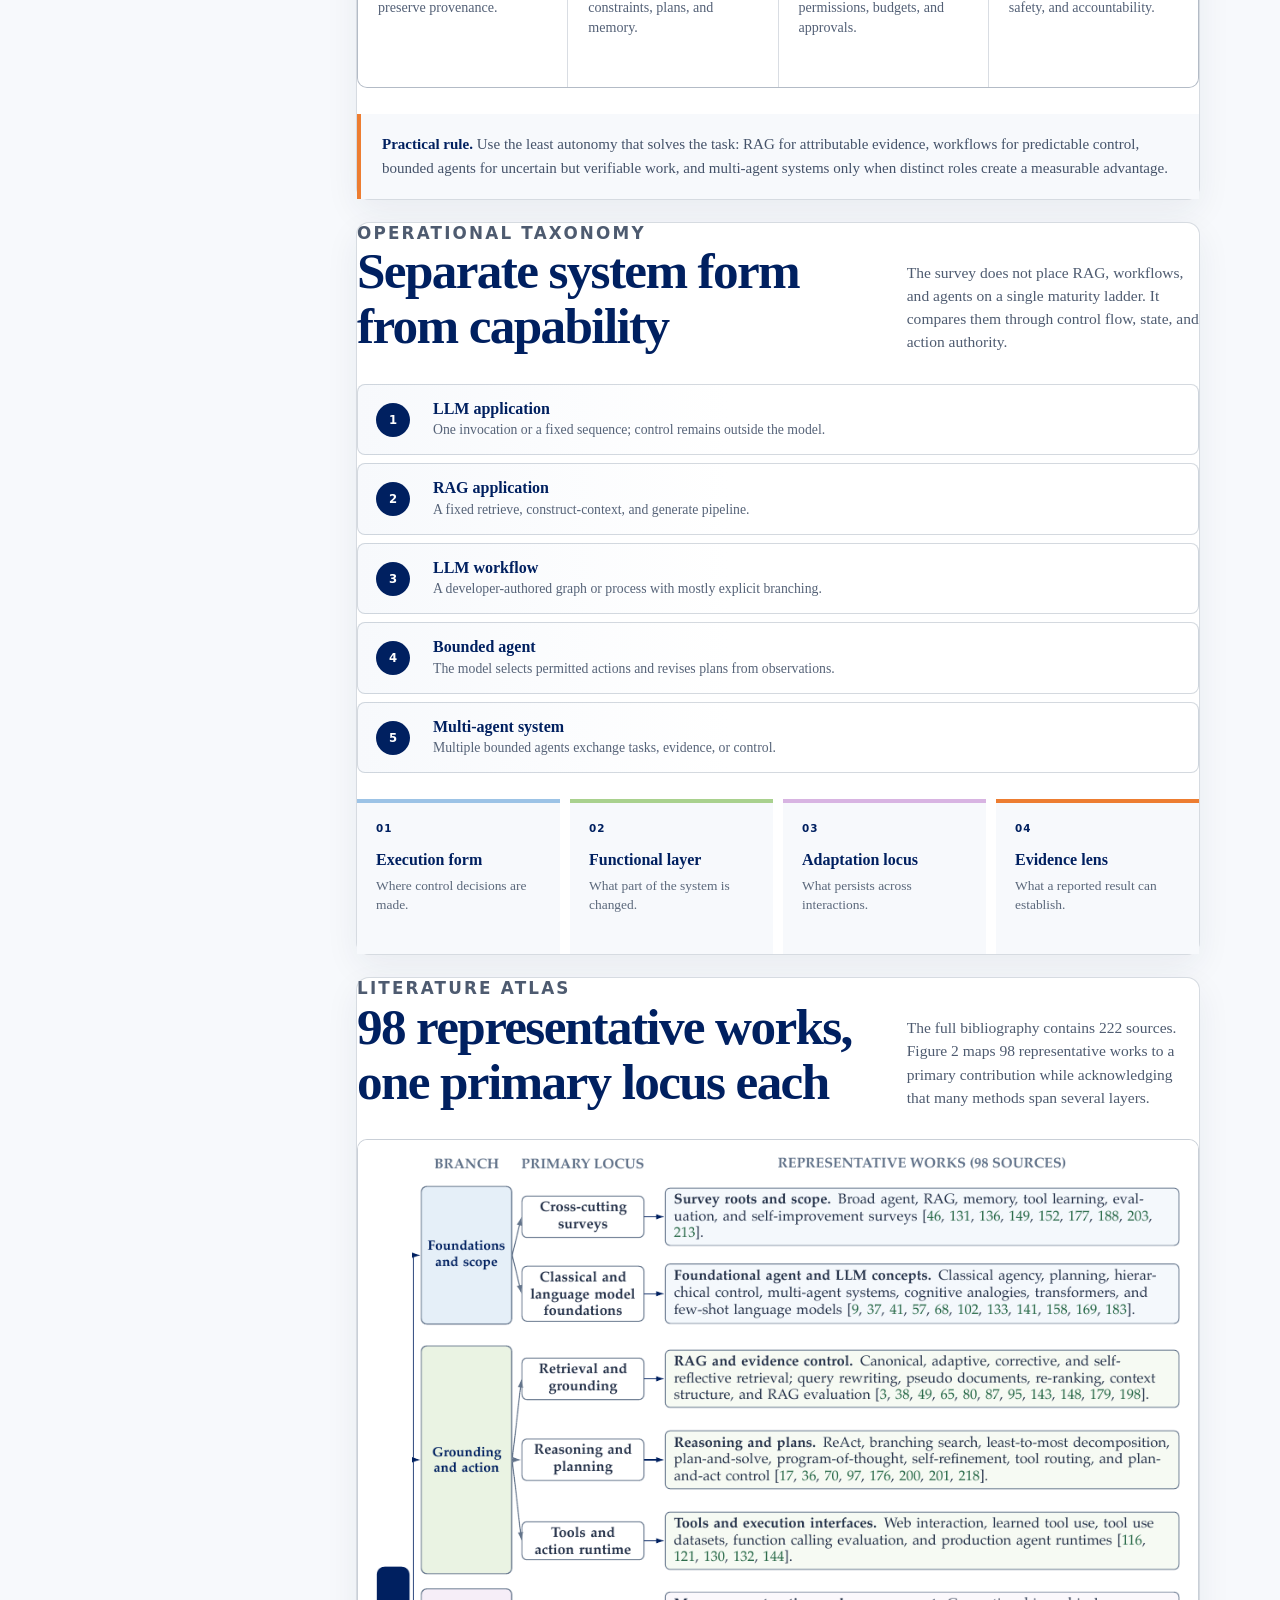
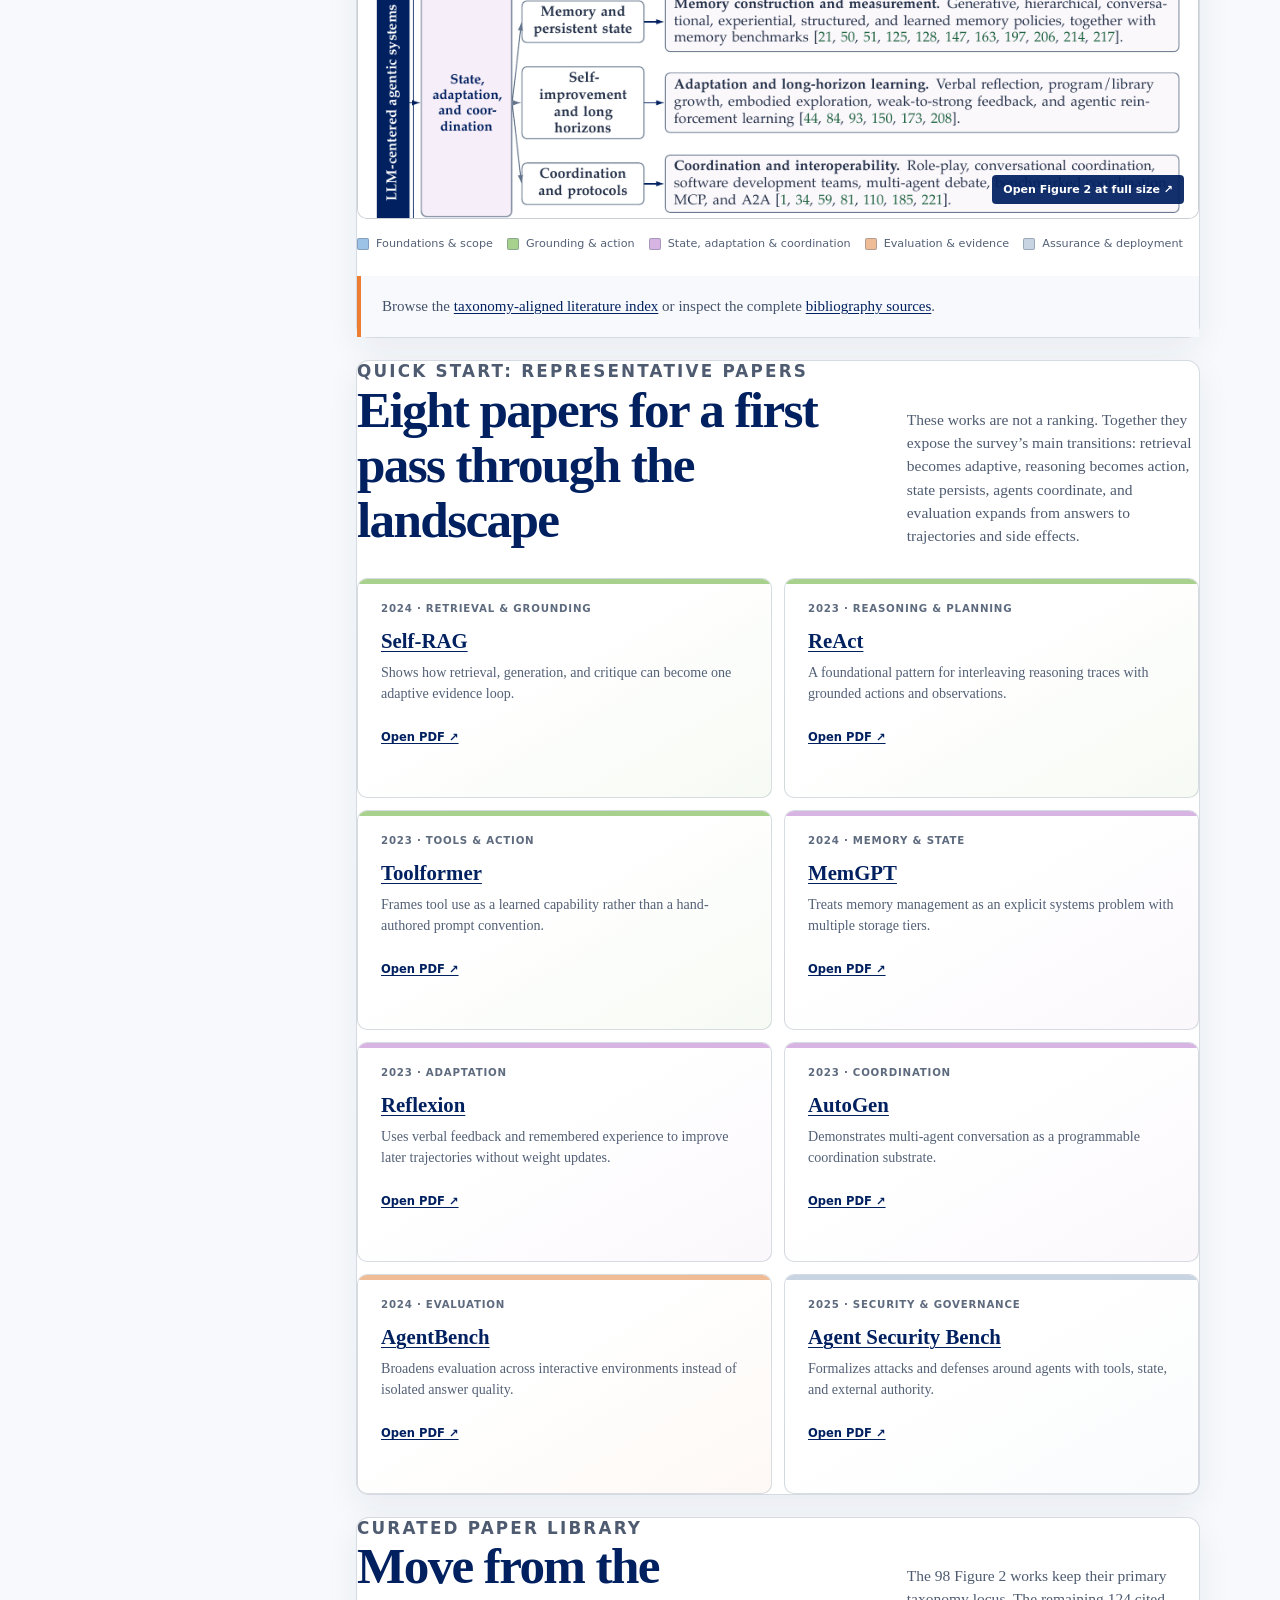
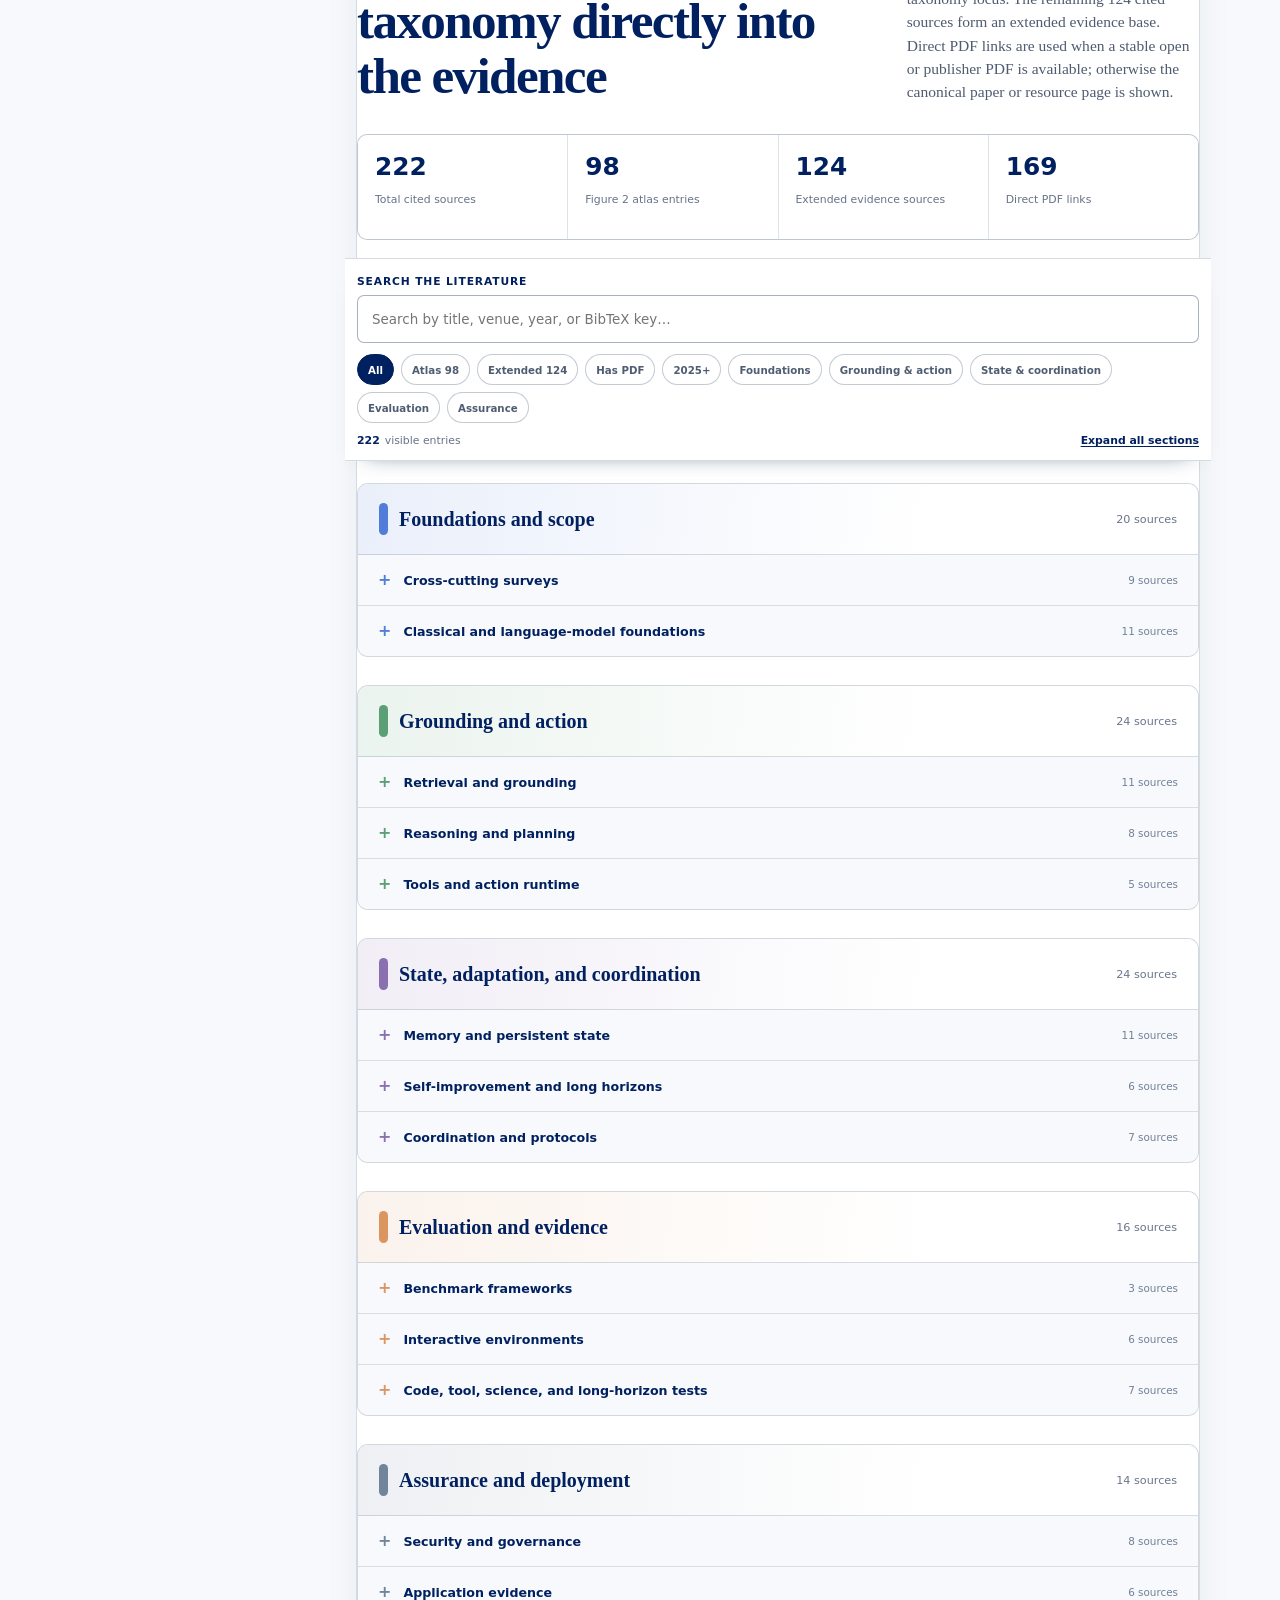
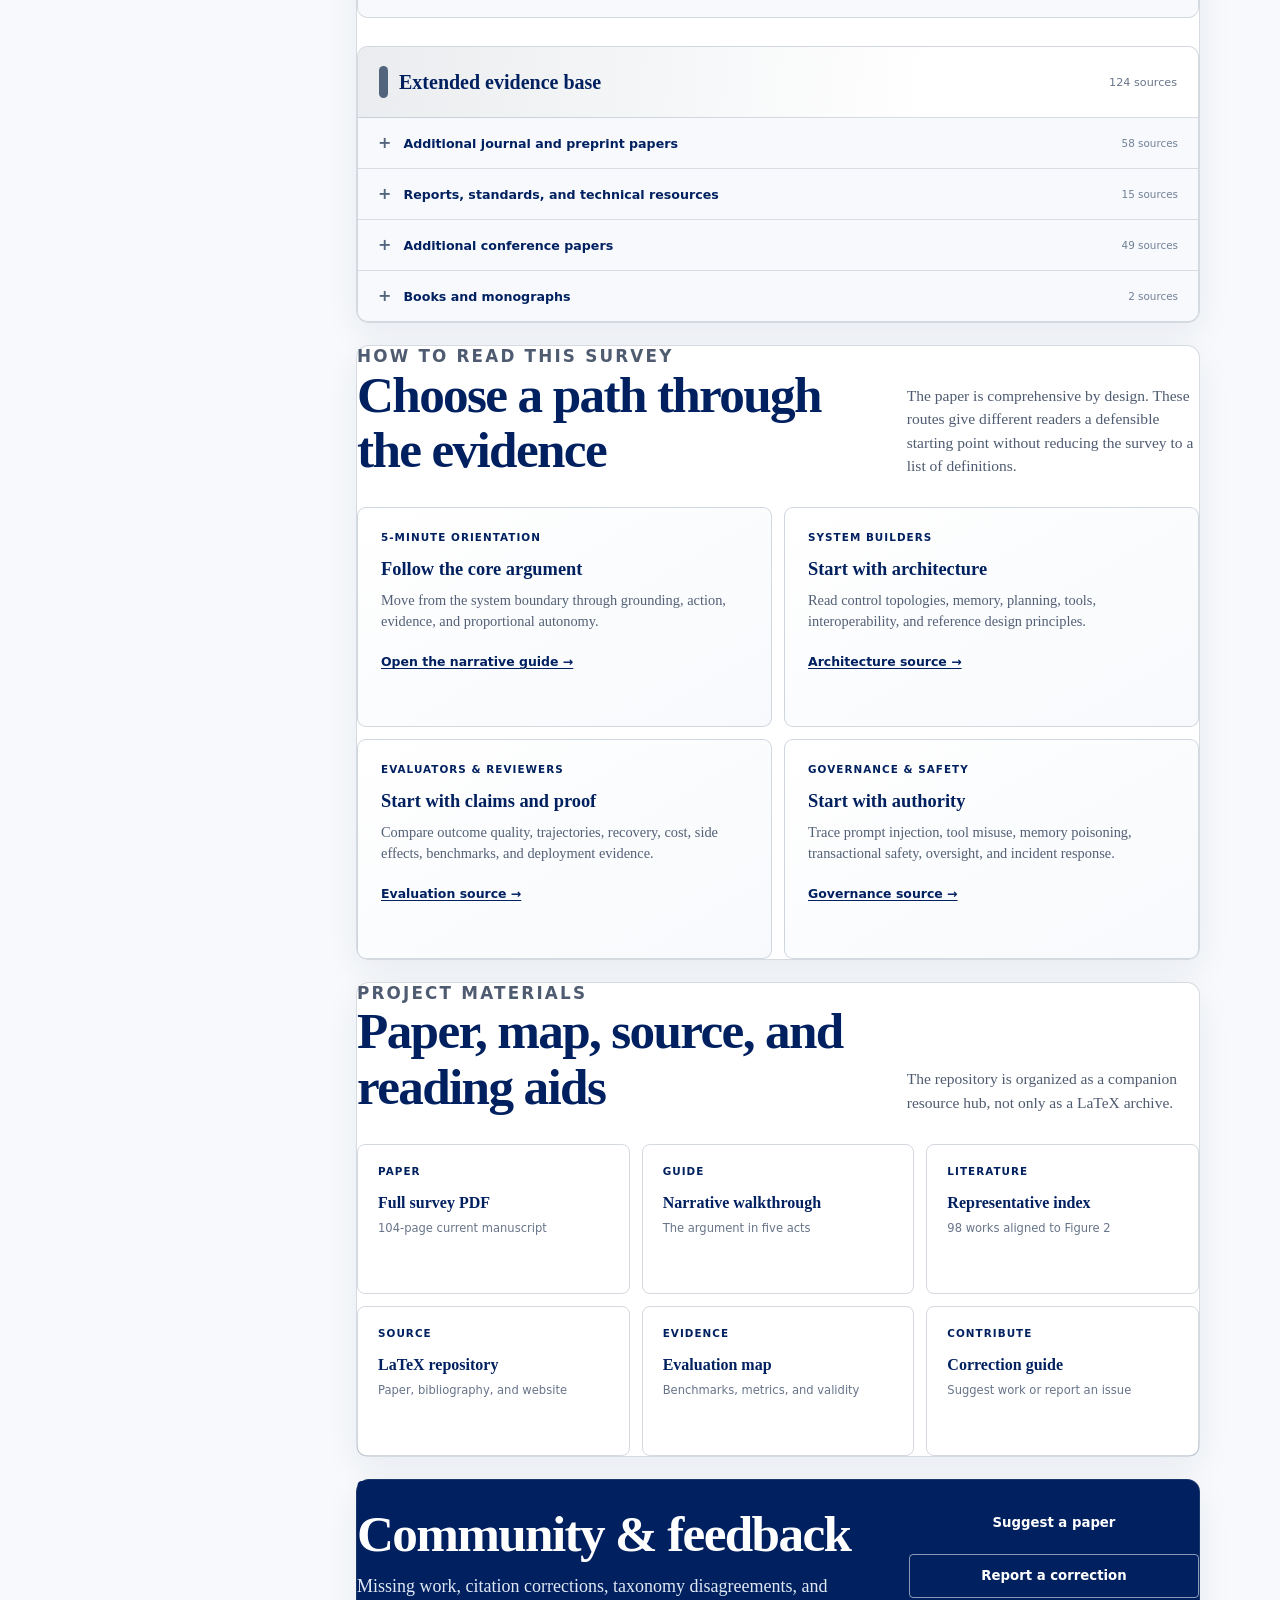
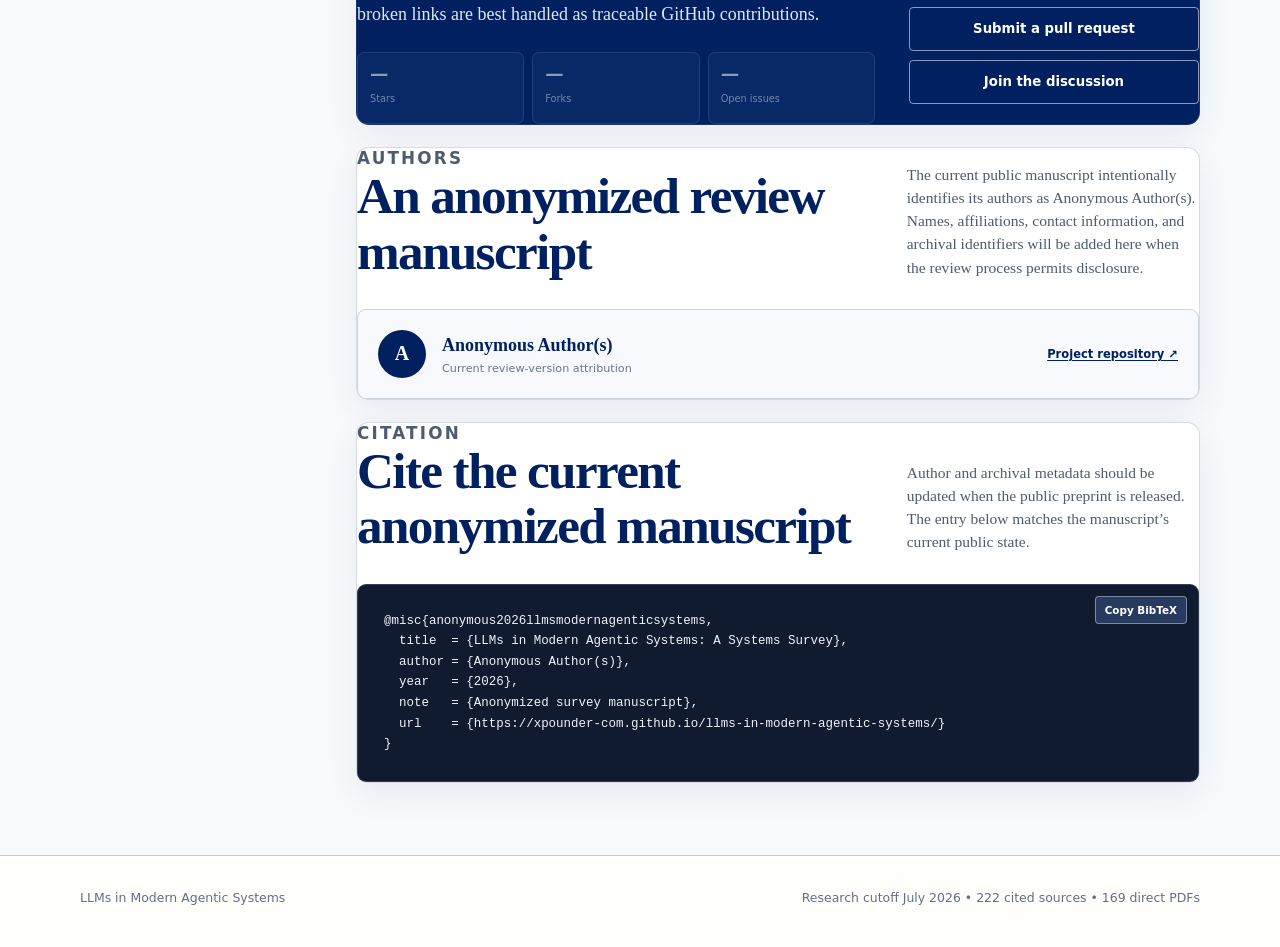
==== commit af9ef585: "Build searchable survey paper library" ====
--- a/docs/index.html
+++ b/docs/index.html
@@ -3,13 +3,14 @@
   <head>
     <meta charset="utf-8">
     <meta name="viewport" content="width=device-width, initial-scale=1">
-    <meta name="description" content="The project hub for LLMs in Modern Agentic Systems: a 104-page systems survey with 222 cited sources, an operational taxonomy, and a literature atlas.">
+    <meta name="description" content="The project hub for LLMs in Modern Agentic Systems: a 104-page systems survey with an operational taxonomy and a searchable library of 222 cited sources, including 169 direct PDF links.">
     <meta property="og:title" content="LLMs in Modern Agentic Systems: A Systems Survey">
     <meta property="og:description" content="A systems view of how language models become evidence-aware, bounded, and governable actors in the world.">
     <meta property="og:type" content="website">
     <meta property="og:url" content="https://xpounder-com.github.io/llms-in-modern-agentic-systems/">
     <title>LLMs in Modern Agentic Systems — A Systems Survey</title>
     <link rel="canonical" href="https://xpounder-com.github.io/llms-in-modern-agentic-systems/">
+    <link rel="icon" href="assets/favicon.svg" type="image/svg+xml">
     <link rel="stylesheet" href="assets/theme.css">
   </head>
   <body>
@@ -19,12 +20,14 @@
         <a class="wordmark" href="./">LLMs in Modern Agentic Systems</a>
         <button class="nav-toggle" type="button" data-nav-toggle aria-controls="site-nav" aria-expanded="false">Menu</button>
         <nav class="site-nav" id="site-nav" data-site-nav data-open="false" aria-label="Primary navigation">
+          <a href="llms-in-modern-agentic-systems.pdf">Paper</a>
           <a href="#abstract">Abstract</a>
           <a href="#taxonomy">Taxonomy</a>
+          <a href="#library">Paper library</a>
           <a href="#reading-guide">Reading guide</a>
           <a href="#materials">Materials</a>
+          <a href="#community">Community</a>
           <a href="#citation">Citation</a>
-          <a href="llms-in-modern-agentic-systems.pdf">Paper</a>
           <a href="https://github.com/Xpounder-com/llms-in-modern-agentic-systems">GitHub</a>
         </nav>
       </div>
@@ -39,8 +42,8 @@
             <div class="stats-grid">
               <div class="stat"><strong>222</strong><span>Cited sources</span></div>
               <div class="stat"><strong>98</strong><span>Atlas entries</span></div>
-              <div class="stat"><strong>5</strong><span>System forms</span></div>
-              <div class="stat"><strong>6</strong><span>System layers</span></div>
+              <div class="stat"><strong>169</strong><span>Direct PDFs</span></div>
+              <div class="stat"><strong>13</strong><span>Atlas loci</span></div>
             </div>
           </section>
 
@@ -50,15 +53,19 @@
             <a href="#overview">Systems argument</a>
             <a href="#taxonomy">Operational taxonomy</a>
             <a href="#atlas">Literature atlas</a>
+            <a href="#quick-start">Representative papers</a>
+            <a href="#library">Curated paper library</a>
             <a href="#reading-guide">How to read the survey</a>
             <a href="#materials">Project materials</a>
             <a href="#community">Community &amp; feedback</a>
+            <a href="#authors">Authors</a>
             <a href="#citation">Citation</a>
           </nav>
 
           <section class="sidebar-card project-links">
             <p class="section-kicker">Project links</p>
             <a href="llms-in-modern-agentic-systems.pdf"><span>Paper PDF</span><span aria-hidden="true">↗</span></a>
+            <a href="#library"><span>Paper library</span><span aria-hidden="true">↓</span></a>
             <a href="https://github.com/Xpounder-com/llms-in-modern-agentic-systems"><span>GitHub repository</span><span aria-hidden="true">↗</span></a>
             <a href="narrative/"><span>Narrative guide</span><span aria-hidden="true">→</span></a>
           </section>
@@ -70,7 +77,8 @@
             <h1>LLMs in Modern<br>Agentic Systems</h1>
             <p class="lede">A systems view of how language models become evidence-aware, bounded, and governable actors in the world.</p>
             <div class="actions">
-              <a class="button" href="llms-in-modern-agentic-systems.pdf">Read the paper</a>
+              <a class="button" href="#library">Browse 222 sources</a>
+              <a class="button secondary" href="llms-in-modern-agentic-systems.pdf">Read the paper</a>
               <a class="button secondary" href="#taxonomy">View taxonomy</a>
               <a class="button secondary" href="https://github.com/Xpounder-com/llms-in-modern-agentic-systems">GitHub repository</a>
             </div>
@@ -138,10 +146,10 @@
               </div>
               <p>The full bibliography contains 222 sources. Figure 2 maps 98 representative works to a primary contribution while acknowledging that many methods span several layers.</p>
             </div>
-            <a class="figure-frame" href="assets/literature-atlas.png" target="_blank" rel="noopener" aria-label="Open the literature taxonomy figure at full size">
+            <button class="figure-frame" type="button" data-figure-open aria-label="Open the literature taxonomy figure at full size">
               <img src="assets/literature-atlas.png" alt="Comprehensive literature taxonomy for LLM-centered agentic systems, organized into foundations, grounding and action, state and coordination, evaluation, and assurance">
               <span>Open Figure 2 at full size ↗</span>
-            </a>
+            </button>
             <div class="atlas-key">
               <span style="--key-color: var(--blue)">Foundations &amp; scope</span>
               <span style="--key-color: var(--green)">Grounding &amp; action</span>
@@ -150,6 +158,109 @@
               <span style="--key-color: #c8d4e1">Assurance &amp; deployment</span>
             </div>
             <p class="panel-note">Browse the <a href="https://github.com/Xpounder-com/llms-in-modern-agentic-systems/blob/main/LITERATURE.md">taxonomy-aligned literature index</a> or inspect the complete <a href="https://github.com/Xpounder-com/llms-in-modern-agentic-systems/blob/main/refs.bib">bibliography sources</a>.</p>
+          </section>
+
+          <section class="panel" id="quick-start">
+            <div class="section-head compact">
+              <div>
+                <p class="section-kicker">Quick start: representative papers</p>
+                <h2>Eight papers for a first pass through the landscape</h2>
+              </div>
+              <p>These works are not a ranking. Together they expose the survey’s main transitions: retrieval becomes adaptive, reasoning becomes action, state persists, agents coordinate, and evaluation expands from answers to trajectories and side effects.</p>
+            </div>
+            <div class="paper-path">
+              <article style="--paper-color: var(--green)">
+                <span>2024 · Retrieval &amp; grounding</span>
+                <h3><a href="https://arxiv.org/pdf/2310.11511">Self-RAG</a></h3>
+                <p>Shows how retrieval, generation, and critique can become one adaptive evidence loop.</p>
+                <a class="paper-link" href="https://arxiv.org/pdf/2310.11511">Open PDF ↗</a>
+              </article>
+              <article style="--paper-color: var(--green)">
+                <span>2023 · Reasoning &amp; planning</span>
+                <h3><a href="https://arxiv.org/pdf/2210.03629">ReAct</a></h3>
+                <p>A foundational pattern for interleaving reasoning traces with grounded actions and observations.</p>
+                <a class="paper-link" href="https://arxiv.org/pdf/2210.03629">Open PDF ↗</a>
+              </article>
+              <article style="--paper-color: var(--green)">
+                <span>2023 · Tools &amp; action</span>
+                <h3><a href="https://arxiv.org/pdf/2302.04761">Toolformer</a></h3>
+                <p>Frames tool use as a learned capability rather than a hand-authored prompt convention.</p>
+                <a class="paper-link" href="https://arxiv.org/pdf/2302.04761">Open PDF ↗</a>
+              </article>
+              <article style="--paper-color: var(--purple)">
+                <span>2024 · Memory &amp; state</span>
+                <h3><a href="https://arxiv.org/pdf/2310.08560">MemGPT</a></h3>
+                <p>Treats memory management as an explicit systems problem with multiple storage tiers.</p>
+                <a class="paper-link" href="https://arxiv.org/pdf/2310.08560">Open PDF ↗</a>
+              </article>
+              <article style="--paper-color: var(--purple)">
+                <span>2023 · Adaptation</span>
+                <h3><a href="https://arxiv.org/pdf/2303.11366">Reflexion</a></h3>
+                <p>Uses verbal feedback and remembered experience to improve later trajectories without weight updates.</p>
+                <a class="paper-link" href="https://arxiv.org/pdf/2303.11366">Open PDF ↗</a>
+              </article>
+              <article style="--paper-color: var(--purple)">
+                <span>2023 · Coordination</span>
+                <h3><a href="https://arxiv.org/pdf/2308.08155">AutoGen</a></h3>
+                <p>Demonstrates multi-agent conversation as a programmable coordination substrate.</p>
+                <a class="paper-link" href="https://arxiv.org/pdf/2308.08155">Open PDF ↗</a>
+              </article>
+              <article style="--paper-color: #efbc95">
+                <span>2024 · Evaluation</span>
+                <h3><a href="https://arxiv.org/pdf/2308.03688">AgentBench</a></h3>
+                <p>Broadens evaluation across interactive environments instead of isolated answer quality.</p>
+                <a class="paper-link" href="https://arxiv.org/pdf/2308.03688">Open PDF ↗</a>
+              </article>
+              <article style="--paper-color: #c8d4e1">
+                <span>2025 · Security &amp; governance</span>
+                <h3><a href="https://arxiv.org/pdf/2410.02644">Agent Security Bench</a></h3>
+                <p>Formalizes attacks and defenses around agents with tools, state, and external authority.</p>
+                <a class="paper-link" href="https://arxiv.org/pdf/2410.02644">Open PDF ↗</a>
+              </article>
+            </div>
+          </section>
+
+          <section class="panel library-panel" id="library">
+            <div class="section-head compact">
+              <div>
+                <p class="section-kicker">Curated paper library</p>
+                <h2>Move from the taxonomy directly into the evidence</h2>
+              </div>
+              <p>The 98 Figure 2 works keep their primary taxonomy locus. The remaining 124 cited sources form an extended evidence base. Direct PDF links are used when a stable open or publisher PDF is available; otherwise the canonical paper or resource page is shown.</p>
+            </div>
+
+            <div class="library-overview" aria-label="Paper library coverage">
+              <div><strong>222</strong><span>Total cited sources</span></div>
+              <div><strong>98</strong><span>Figure 2 atlas entries</span></div>
+              <div><strong>124</strong><span>Extended evidence sources</span></div>
+              <div><strong>169</strong><span>Direct PDF links</span></div>
+            </div>
+
+            <div class="library-controls" data-library-controls>
+              <label class="library-search">
+                <span>Search the literature</span>
+                <input type="search" data-library-search placeholder="Search by title, venue, year, or BibTeX key…" autocomplete="off">
+              </label>
+              <div class="filter-row" aria-label="Filter literature library">
+                <button type="button" class="filter-chip active" data-library-filter="all" aria-pressed="true">All</button>
+                <button type="button" class="filter-chip" data-library-filter="atlas" aria-pressed="false">Atlas 98</button>
+                <button type="button" class="filter-chip" data-library-filter="extended" aria-pressed="false">Extended 124</button>
+                <button type="button" class="filter-chip" data-library-filter="pdf" aria-pressed="false">Has PDF</button>
+                <button type="button" class="filter-chip" data-library-filter="recent" aria-pressed="false">2025+</button>
+                <button type="button" class="filter-chip" data-library-filter="Foundations and scope" aria-pressed="false">Foundations</button>
+                <button type="button" class="filter-chip" data-library-filter="Grounding and action" aria-pressed="false">Grounding &amp; action</button>
+                <button type="button" class="filter-chip" data-library-filter="State, adaptation, and coordination" aria-pressed="false">State &amp; coordination</button>
+                <button type="button" class="filter-chip" data-library-filter="Evaluation and evidence" aria-pressed="false">Evaluation</button>
+                <button type="button" class="filter-chip" data-library-filter="Assurance and deployment" aria-pressed="false">Assurance</button>
+              </div>
+              <div class="library-status" aria-live="polite">
+                <strong data-library-count>222</strong> visible entries
+                <button type="button" data-library-expand>Expand all sections</button>
+              </div>
+            </div>
+
+            <div class="library-results" data-library-results></div>
+            <noscript><p class="panel-note">JavaScript powers search and filters. The complete taxonomy-aligned list remains available in <a href="https://github.com/Xpounder-com/llms-in-modern-agentic-systems/blob/main/LITERATURE.md">LITERATURE.md</a>.</p></noscript>
           </section>
 
           <section class="panel" id="reading-guide">
@@ -187,15 +298,36 @@
           </section>
 
           <section class="panel community-panel" id="community">
-            <div>
+            <div class="community-copy">
               <p class="section-kicker">Open research map</p>
               <h2>Community &amp; feedback</h2>
               <p>Missing work, citation corrections, taxonomy disagreements, and broken links are best handled as traceable GitHub contributions.</p>
+              <div class="project-pulse" aria-label="Live GitHub project activity">
+                <article><strong data-github-stars>—</strong><span>Stars</span></article>
+                <article><strong data-github-forks>—</strong><span>Forks</span></article>
+                <article><strong data-github-issues>—</strong><span>Open issues</span></article>
+              </div>
             </div>
             <div class="community-actions">
               <a class="button" href="https://github.com/Xpounder-com/llms-in-modern-agentic-systems/issues/new?template=literature-suggestion.yml">Suggest a paper</a>
               <a class="button secondary light" href="https://github.com/Xpounder-com/llms-in-modern-agentic-systems/issues/new?template=correction.yml">Report a correction</a>
               <a class="button secondary light" href="https://github.com/Xpounder-com/llms-in-modern-agentic-systems/pulls">Submit a pull request</a>
+              <a class="button secondary light" href="https://github.com/Xpounder-com/llms-in-modern-agentic-systems/issues">Join the discussion</a>
+            </div>
+          </section>
+
+          <section class="panel" id="authors">
+            <div class="section-head compact">
+              <div>
+                <p class="section-kicker">Authors</p>
+                <h2>An anonymized review manuscript</h2>
+              </div>
+              <p>The current public manuscript intentionally identifies its authors as Anonymous Author(s). Names, affiliations, contact information, and archival identifiers will be added here when the review process permits disclosure.</p>
+            </div>
+            <div class="author-placeholder">
+              <span aria-hidden="true">A</span>
+              <div><strong>Anonymous Author(s)</strong><p>Current review-version attribution</p></div>
+              <a href="https://github.com/Xpounder-com/llms-in-modern-agentic-systems">Project repository ↗</a>
             </div>
           </section>
 
@@ -222,7 +354,13 @@
       </div>
     </div>
 
-    <footer class="site-footer"><div class="container"><span>LLMs in Modern Agentic Systems</span><span>Research cutoff July 2026 • 222 cited sources</span></div></footer>
+    <dialog class="figure-dialog" data-figure-dialog aria-label="Figure 2: literature taxonomy">
+      <button type="button" data-figure-close aria-label="Close enlarged figure">Close ×</button>
+      <img src="assets/literature-atlas.png" alt="Enlarged comprehensive literature taxonomy for LLM-centered agentic systems">
+    </dialog>
+
+    <footer class="site-footer"><div class="container"><span>LLMs in Modern Agentic Systems</span><span>Research cutoff July 2026 • 222 cited sources • 169 direct PDFs</span></div></footer>
+    <script src="assets/literature-data.js"></script>
     <script src="assets/site.js"></script>
   </body>
 </html>
--- a/docs/assets/theme.css
+++ b/docs/assets/theme.css
@@ -63,7 +63,9 @@
 
 .site-nav a { color: var(--ink); font-weight: 650; text-decoration: none; }
 
-.site-nav a:hover, .site-nav a[aria-current="page"] { color: var(--navy); text-decoration: underline; }
+.site-nav a:hover,
+.site-nav a[aria-current="page"],
+.site-nav a[aria-current="location"] { color: var(--navy); text-decoration: underline; }
 
 .nav-toggle {
   display: none;
@@ -378,6 +380,7 @@
 .project-links a:last-child { border-bottom: 0; }
 
 .survey-main { display: grid; gap: 22px; min-width: 0; }
+.survey-main > * { min-width: 0; }
 
 .survey-main section { padding: 0; }
 
@@ -542,11 +545,18 @@
 .figure-frame {
   position: relative;
   display: block;
+  width: 100%;
   overflow: hidden;
   max-height: 680px;
+  padding: 0;
   border: 1px solid color-mix(in srgb, var(--line) 34%, transparent);
   border-radius: 10px;
   background: white;
+  color: inherit;
+  cursor: zoom-in;
+  font: inherit;
+  text-align: left;
+  appearance: none;
 }
 
 .figure-frame img { display: block; width: 100%; height: auto; }
@@ -630,6 +640,306 @@
 .community-actions { display: grid; gap: 9px; }
 .button.secondary.light { border-color: rgba(255,255,255,0.55); color: white; }
 .button.secondary.light:hover { background: rgba(255,255,255,0.12); }
+
+/* Literature journey ---------------------------------------------------- */
+
+.paper-path {
+  display: grid;
+  grid-template-columns: repeat(2, minmax(0, 1fr));
+  gap: 12px;
+}
+
+.paper-path article {
+  position: relative;
+  min-height: 220px;
+  overflow: hidden;
+  padding: 23px;
+  border: 1px solid color-mix(in srgb, var(--line) 25%, transparent);
+  border-radius: 10px;
+  background: linear-gradient(150deg, white 42%, color-mix(in srgb, var(--paper-color) 10%, white));
+  transition: border-color 160ms ease, transform 160ms ease, box-shadow 160ms ease;
+}
+
+.paper-path article::before {
+  position: absolute;
+  top: 0;
+  left: 0;
+  width: 100%;
+  height: 5px;
+  background: var(--paper-color);
+  content: "";
+}
+
+.paper-path article:hover {
+  border-color: color-mix(in srgb, var(--paper-color) 68%, var(--line));
+  box-shadow: 0 15px 32px rgba(37, 50, 74, 0.09);
+  transform: translateY(-2px);
+}
+
+.paper-path article > span {
+  display: block;
+  margin-bottom: 16px;
+  color: #5e6b7f;
+  font: 800 0.64rem/1.25 var(--sans);
+  letter-spacing: 0.075em;
+  text-transform: uppercase;
+}
+
+.paper-path h3 { margin-bottom: 9px; font-size: 1.3rem; }
+.paper-path h3 a { color: inherit; text-decoration-thickness: 1px; }
+.paper-path p { margin-bottom: 18px; color: #536076; font-size: 0.88rem; line-height: 1.5; }
+.paper-link { font: 800 0.72rem var(--sans); }
+
+.library-panel { padding-inline: clamp(22px, 3.3vw, 42px); }
+
+.library-overview {
+  display: grid;
+  grid-template-columns: repeat(4, minmax(0, 1fr));
+  gap: 1px;
+  overflow: hidden;
+  margin-bottom: 18px;
+  border: 1px solid color-mix(in srgb, var(--line) 26%, transparent);
+  border-radius: 10px;
+  background: color-mix(in srgb, var(--line) 20%, transparent);
+}
+
+.library-overview div {
+  min-height: 104px;
+  padding: 20px 17px;
+  background: white;
+}
+
+.library-overview strong {
+  display: block;
+  margin-bottom: 5px;
+  color: var(--navy);
+  font: 800 1.55rem/1 var(--sans);
+}
+
+.library-overview span { color: #667388; font: 0.68rem/1.3 var(--sans); }
+
+.library-controls {
+  position: sticky;
+  z-index: 8;
+  top: 68px;
+  margin: 0 -12px 22px;
+  padding: 17px 12px 13px;
+  border-block: 1px solid color-mix(in srgb, var(--line) 26%, transparent);
+  background: color-mix(in srgb, white 96%, transparent);
+  box-shadow: 0 13px 21px -22px rgba(16, 32, 62, 0.8);
+  backdrop-filter: blur(14px);
+}
+
+.library-search { display: grid; gap: 7px; }
+
+.library-search span {
+  color: var(--navy);
+  font: 800 0.67rem/1.2 var(--sans);
+  letter-spacing: 0.08em;
+  text-transform: uppercase;
+}
+
+.library-search input {
+  width: 100%;
+  min-height: 48px;
+  padding: 10px 14px;
+  border: 1px solid color-mix(in srgb, var(--line) 55%, transparent);
+  border-radius: 7px;
+  background: white;
+  color: var(--ink);
+  font: 0.84rem var(--sans);
+}
+
+.library-search input:focus { border-color: var(--navy); outline: 3px solid rgba(0, 32, 96, 0.12); }
+
+.filter-row { display: flex; flex-wrap: wrap; gap: 7px; margin-top: 11px; }
+
+.filter-chip {
+  min-height: 31px;
+  padding: 6px 10px;
+  border: 1px solid color-mix(in srgb, var(--line) 38%, transparent);
+  border-radius: 999px;
+  background: white;
+  color: #4f5d72;
+  cursor: pointer;
+  font: 750 0.64rem/1 var(--sans);
+}
+
+.filter-chip:hover { border-color: var(--navy); color: var(--navy); }
+.filter-chip.active { border-color: var(--navy); background: var(--navy); color: white; }
+
+.library-status {
+  display: flex;
+  align-items: center;
+  gap: 5px;
+  margin-top: 11px;
+  color: #667388;
+  font: 0.68rem var(--sans);
+}
+
+.library-status strong { color: var(--navy); }
+
+.library-status button {
+  margin-left: auto;
+  padding: 0;
+  border: 0;
+  background: transparent;
+  color: var(--navy);
+  cursor: pointer;
+  font: 800 0.68rem var(--sans);
+  text-decoration: underline;
+  text-underline-offset: 0.16em;
+}
+
+.library-results { display: grid; gap: 28px; }
+
+.library-branch {
+  overflow: hidden;
+  border: 1px solid color-mix(in srgb, var(--line) 28%, transparent);
+  border-radius: 11px;
+  background: white;
+}
+
+.library-branch > header {
+  display: flex;
+  align-items: center;
+  justify-content: space-between;
+  gap: 20px;
+  padding: 19px 21px;
+  border-bottom: 1px solid color-mix(in srgb, var(--line) 25%, transparent);
+  background: linear-gradient(95deg, color-mix(in srgb, var(--branch-color) 12%, white), white 68%);
+}
+
+.library-branch > header > div { display: flex; align-items: center; gap: 11px; }
+.library-branch > header > div > span { width: 9px; height: 32px; border-radius: 99px; background: var(--branch-color); }
+.library-branch > header h3 { margin: 0; font-size: 1.25rem; }
+.library-branch > header p { margin: 0; color: #68758a; font: 0.7rem var(--sans); white-space: nowrap; }
+
+.library-group { border-bottom: 1px solid color-mix(in srgb, var(--line) 23%, transparent); }
+.library-group:last-child { border-bottom: 0; }
+
+.library-group > summary {
+  display: flex;
+  align-items: center;
+  gap: 12px;
+  min-height: 50px;
+  padding: 13px 20px;
+  background: var(--canvas);
+  color: var(--navy);
+  cursor: pointer;
+  font: 800 0.79rem/1.25 var(--sans);
+  list-style: none;
+}
+
+.library-group > summary::-webkit-details-marker { display: none; }
+.library-group > summary::before { color: var(--branch-color); content: "+"; font-size: 1rem; }
+.library-group[open] > summary::before { content: "−"; }
+.library-group > summary small { margin-left: auto; color: #718096; font: 0.65rem var(--sans); }
+
+.library-group-note {
+  margin: 0;
+  padding: 13px 20px;
+  border-top: 1px solid color-mix(in srgb, var(--line) 16%, transparent);
+  background: #fcfdff;
+  color: #5d6a7f;
+  font-size: 0.76rem;
+  line-height: 1.5;
+}
+
+.paper-table { width: 100%; }
+
+.library-row {
+  display: grid;
+  grid-template-columns: 64px minmax(260px, 1.6fr) minmax(130px, 0.68fr) 106px;
+  gap: 15px;
+  align-items: start;
+  padding: 17px 20px;
+  border-top: 1px solid color-mix(in srgb, var(--line) 18%, transparent);
+}
+
+.library-row:first-child { border-top: 0; }
+
+.library-header {
+  padding-block: 9px;
+  background: #fcfdff;
+  color: #748195;
+  font: 800 0.6rem/1.2 var(--sans);
+  letter-spacing: 0.09em;
+  text-transform: uppercase;
+}
+
+.library-year,
+.library-venue { color: #5d6a7e; font: 0.7rem/1.45 var(--sans); }
+
+.library-paper { min-width: 0; }
+.library-paper h4 { margin: 4px 0 5px; color: var(--navy); font: 700 1rem/1.25 var(--serif); }
+.library-paper p { margin: 0 0 7px; color: #5b687c; font-size: 0.76rem; line-height: 1.45; }
+.library-paper small { display: block; overflow: hidden; color: #7a8799; font: 0.59rem/1.3 ui-monospace, SFMono-Regular, Menlo, monospace; text-overflow: ellipsis; white-space: nowrap; }
+
+.scope-badge {
+  display: inline-flex;
+  padding: 3px 6px;
+  border-radius: 999px;
+  font: 800 0.55rem/1 var(--sans);
+  letter-spacing: 0.05em;
+  text-transform: uppercase;
+}
+
+.scope-badge.atlas { background: color-mix(in srgb, var(--branch-color) 18%, white); color: #243d67; }
+.scope-badge.extended { background: var(--mist); color: #566479; }
+
+.library-links { display: flex; flex-direction: column; align-items: flex-start; gap: 6px; }
+.library-link { color: #536076; font: 750 0.67rem/1.2 var(--sans); white-space: nowrap; }
+.library-link.primary { color: var(--navy); }
+.mobile-label { display: none; }
+
+.library-empty {
+  padding: 54px 24px;
+  border: 1px dashed color-mix(in srgb, var(--line) 50%, transparent);
+  border-radius: 10px;
+  background: var(--canvas);
+  text-align: center;
+}
+
+.library-empty strong { color: var(--navy); }
+.library-empty p { margin: 7px 0 0; color: #667388; font-size: 0.9rem; }
+
+.project-pulse { display: grid; grid-template-columns: repeat(3, minmax(0, 1fr)); gap: 8px; margin-top: 23px; }
+.project-pulse article { padding: 12px; border: 1px solid rgba(255,255,255,0.18); border-radius: 7px; background: rgba(255,255,255,0.07); }
+.project-pulse strong { display: block; color: white; font: 800 1.15rem/1 var(--sans); }
+.project-pulse span { color: #cfd9e8; font: 0.61rem var(--sans); }
+.project-pulse.unavailable { opacity: 0.55; }
+
+.author-placeholder {
+  display: grid;
+  grid-template-columns: auto minmax(0, 1fr) auto;
+  gap: 16px;
+  align-items: center;
+  padding: 20px;
+  border: 1px solid color-mix(in srgb, var(--line) 28%, transparent);
+  border-radius: 9px;
+  background: var(--canvas);
+}
+
+.author-placeholder > span { display: grid; width: 48px; height: 48px; place-items: center; border-radius: 50%; background: var(--navy); color: white; font: 700 1.25rem var(--serif); }
+.author-placeholder strong { display: block; color: var(--navy); }
+.author-placeholder p { margin: 2px 0 0; color: #69768a; font: 0.7rem var(--sans); }
+.author-placeholder a { font: 750 0.72rem var(--sans); }
+
+.figure-dialog {
+  width: min(96vw, 1500px);
+  max-width: none;
+  max-height: 92vh;
+  padding: 52px 18px 18px;
+  border: 0;
+  border-radius: 12px;
+  background: white;
+  box-shadow: 0 30px 80px rgba(10, 21, 43, 0.4);
+}
+
+.figure-dialog::backdrop { background: rgba(8, 18, 37, 0.78); backdrop-filter: blur(5px); }
+.figure-dialog img { display: block; width: 100%; height: auto; }
+.figure-dialog button { position: absolute; top: 13px; right: 15px; padding: 7px 10px; border: 1px solid var(--line); border-radius: 5px; background: white; color: var(--navy); cursor: pointer; font: 800 0.7rem var(--sans); }
 
 .citation-box {
   position: relative;
@@ -670,6 +980,7 @@
   .control-loop article:nth-child(2)::after { display: none; }
   .dimension-grid { grid-template-columns: repeat(2, minmax(0, 1fr)); }
   .materials-grid { grid-template-columns: repeat(2, minmax(0, 1fr)); }
+  .library-row { grid-template-columns: 54px minmax(220px, 1.5fr) minmax(110px, 0.62fr) 92px; gap: 11px; padding-inline: 15px; }
 }
 
 @media (max-width: 820px) {
@@ -680,6 +991,10 @@
   .survey-main .hero { padding: 42px 30px; }
   .section-head.compact, .community-panel { grid-template-columns: 1fr; }
   .figure-frame { max-height: 580px; }
+  .library-overview { grid-template-columns: repeat(2, minmax(0, 1fr)); }
+  .library-row { grid-template-columns: 52px minmax(190px, 1fr) 105px; }
+  .library-row > :nth-child(3) { display: none; }
+  .library-header > :nth-child(3) { display: none; }
 }
 
 @media (max-width: 640px) {
@@ -690,11 +1005,31 @@
   .survey-sidebar .project-links { display: none; }
   .panel { padding: 26px 21px; border-radius: 9px; }
   .survey-main .hero { padding: 34px 21px; }
-  .survey-main .hero h1 { font-size: clamp(2.65rem, 14vw, 4.3rem); }
+  .survey-main .hero h1 { font-size: clamp(2.35rem, 10vw, 2.65rem); }
   .hero-claim { grid-template-columns: 1fr; gap: 9px; }
   .control-loop, .dimension-grid, .reading-grid, .materials-grid { grid-template-columns: 1fr; }
   .control-loop article { min-height: auto; }
   .control-loop article::after { display: none; }
   .figure-frame { max-height: 460px; }
+  .paper-path { grid-template-columns: 1fr; }
+  .paper-path article { min-height: 0; }
+  .library-panel { padding-inline: 17px; }
+  .library-controls { position: static; margin-inline: 0; padding-inline: 0; }
+  .library-overview div { min-height: 88px; padding: 16px 13px; }
+  .filter-row { flex-wrap: nowrap; overflow-x: auto; padding-bottom: 6px; scrollbar-width: thin; }
+  .filter-chip { flex: 0 0 auto; }
+  .library-branch > header { align-items: flex-start; padding: 16px; }
+  .library-branch > header h3 { font-size: 1.08rem; }
+  .library-group > summary { padding-inline: 15px; }
+  .library-header { display: none; }
+  .library-row { grid-template-columns: 1fr; gap: 8px; padding: 16px; }
+  .library-row > :nth-child(3) { display: block; }
+  .library-year,
+  .library-venue { display: flex; gap: 7px; }
+  .library-links { flex-direction: row; gap: 14px; }
+  .mobile-label { display: inline; color: #8490a1; font-weight: 800; text-transform: uppercase; }
+  .project-pulse { margin-top: 18px; }
+  .author-placeholder { grid-template-columns: auto minmax(0, 1fr); }
+  .author-placeholder a { grid-column: 2; }
   .citation-box pre { padding: 52px 17px 20px; font-size: 0.66rem; }
 }
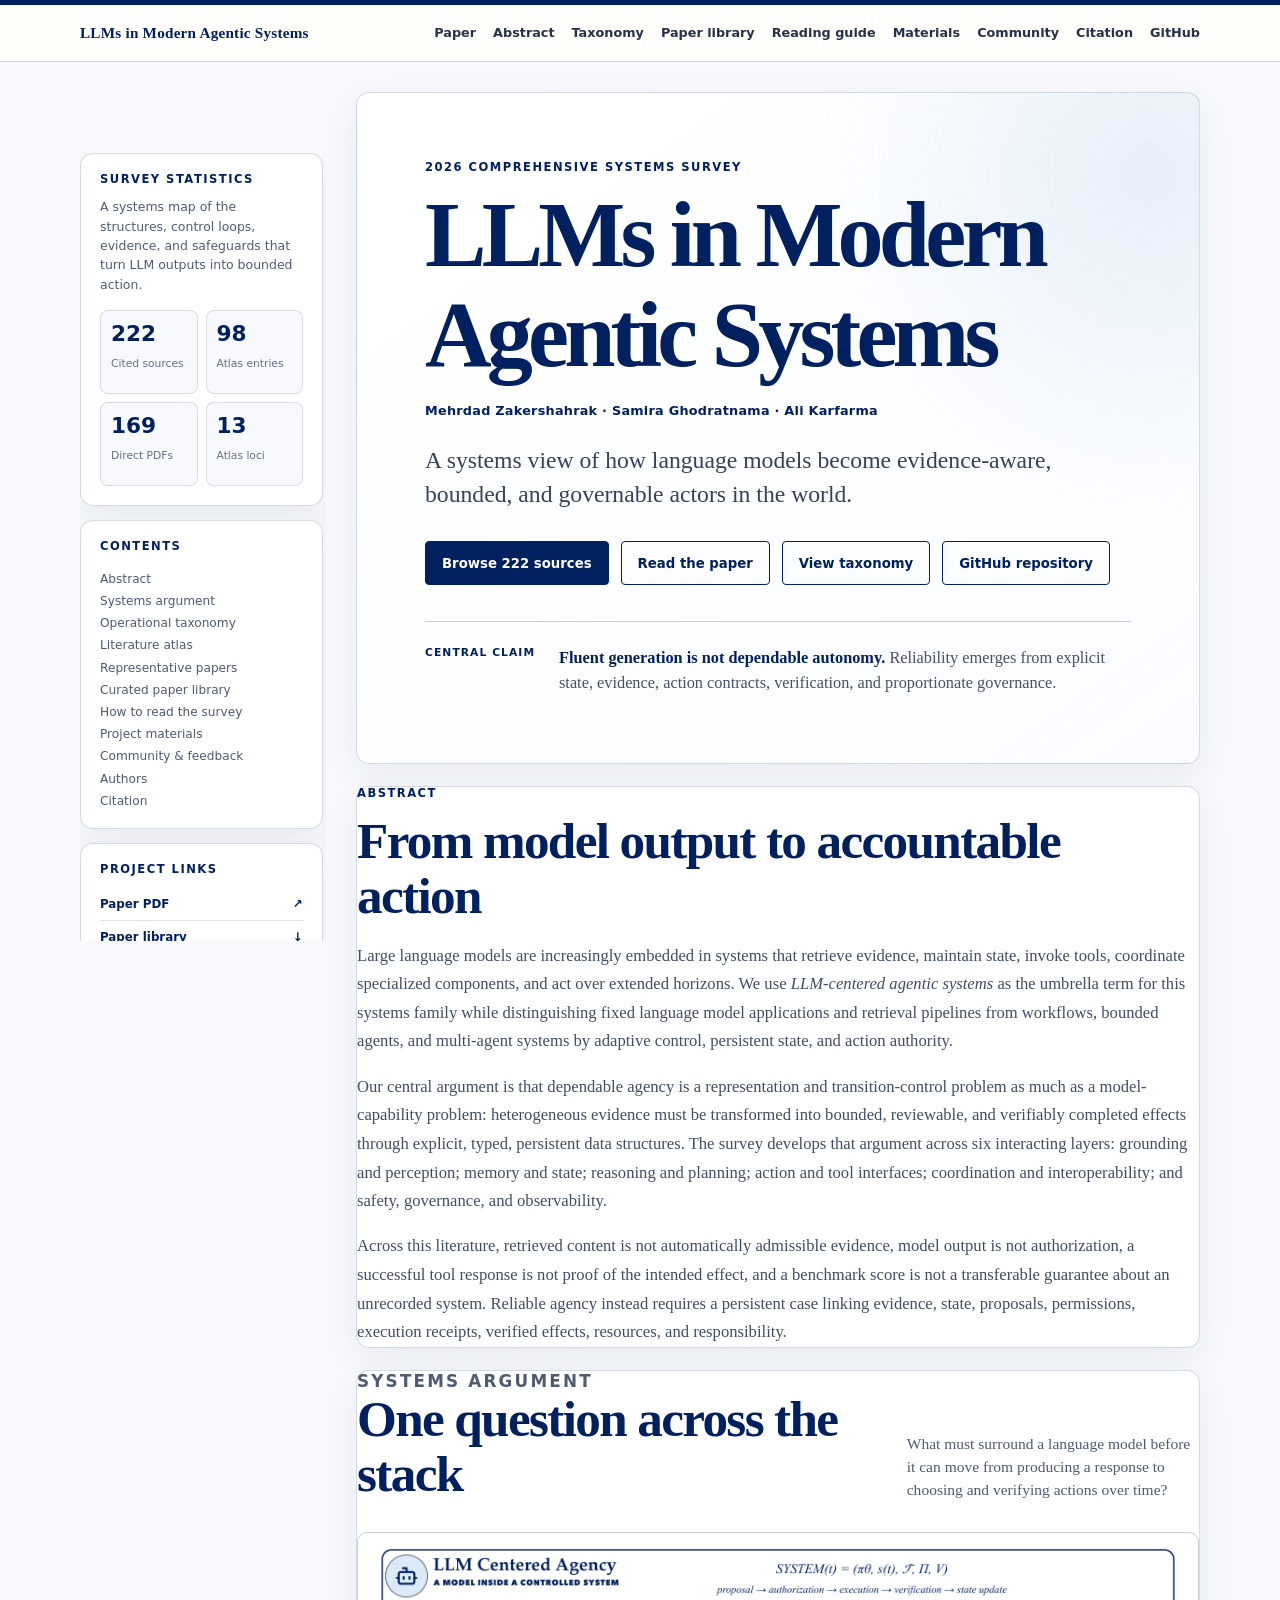
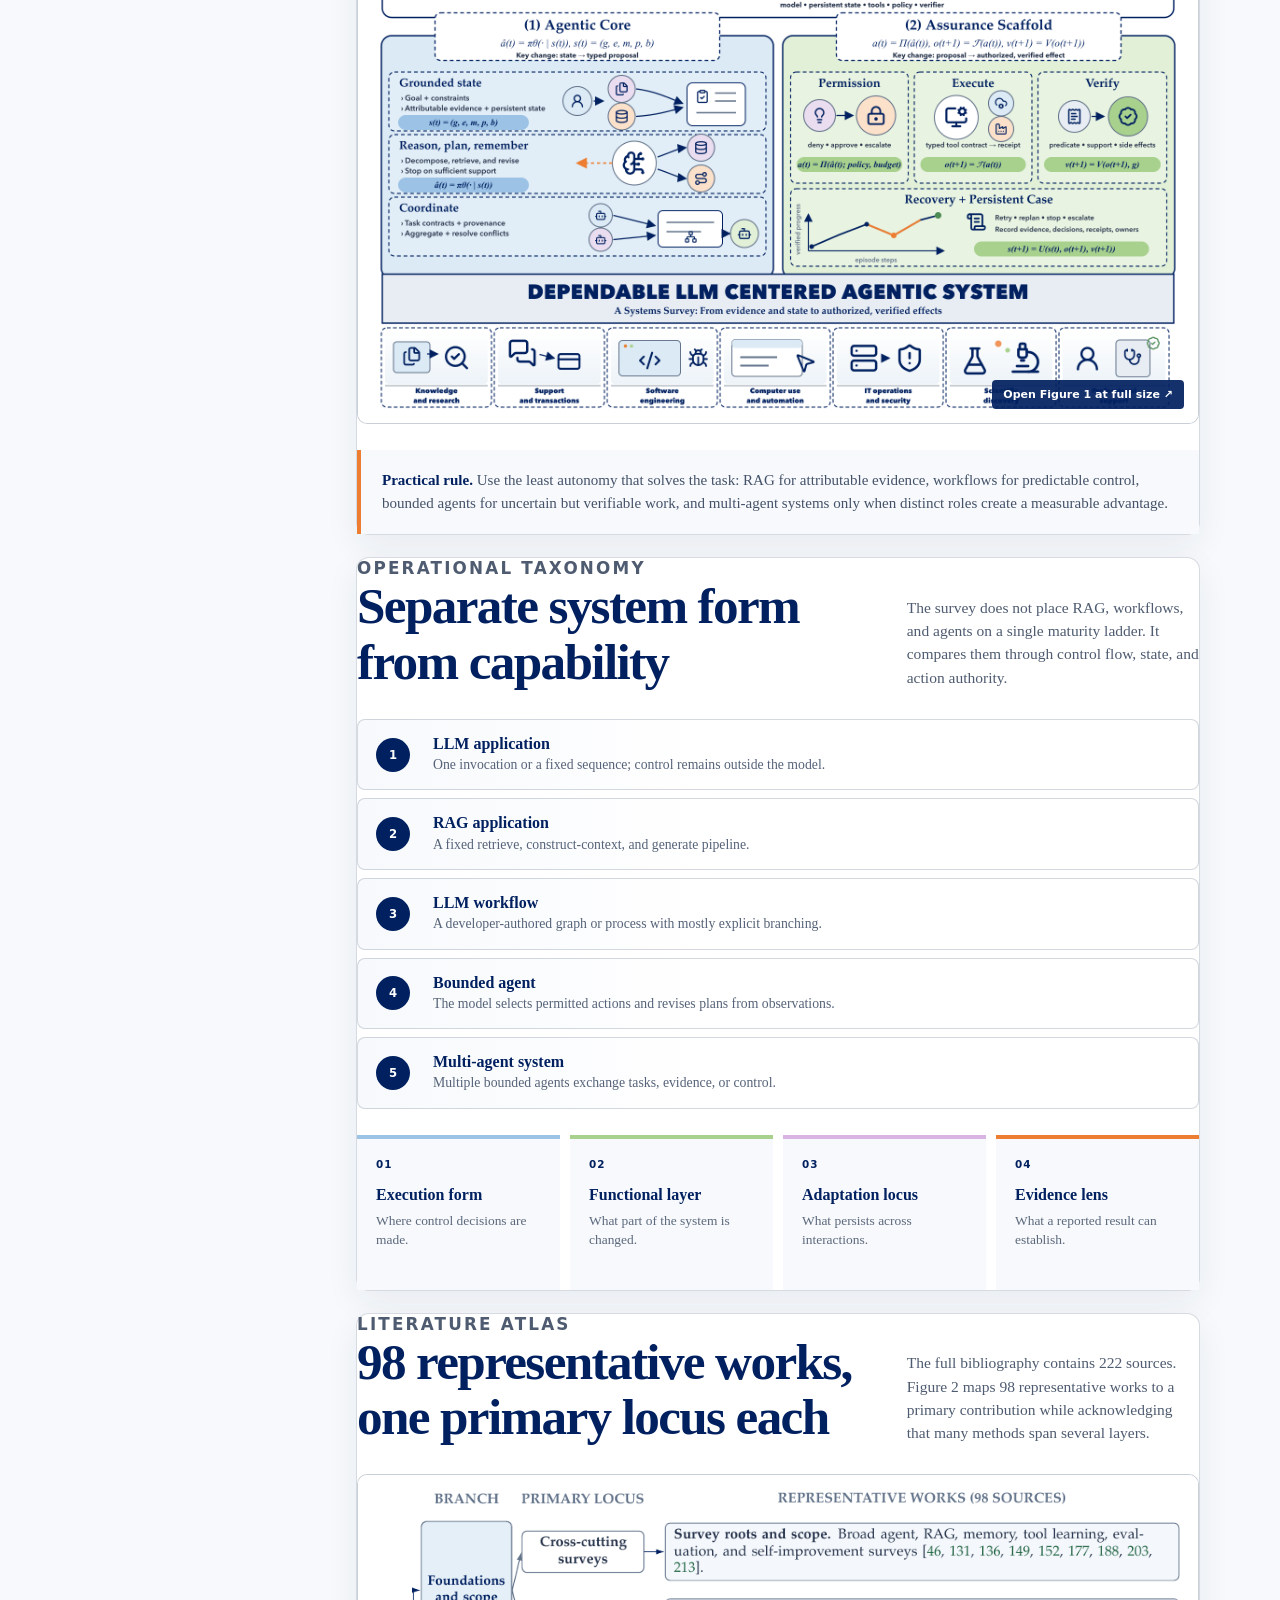
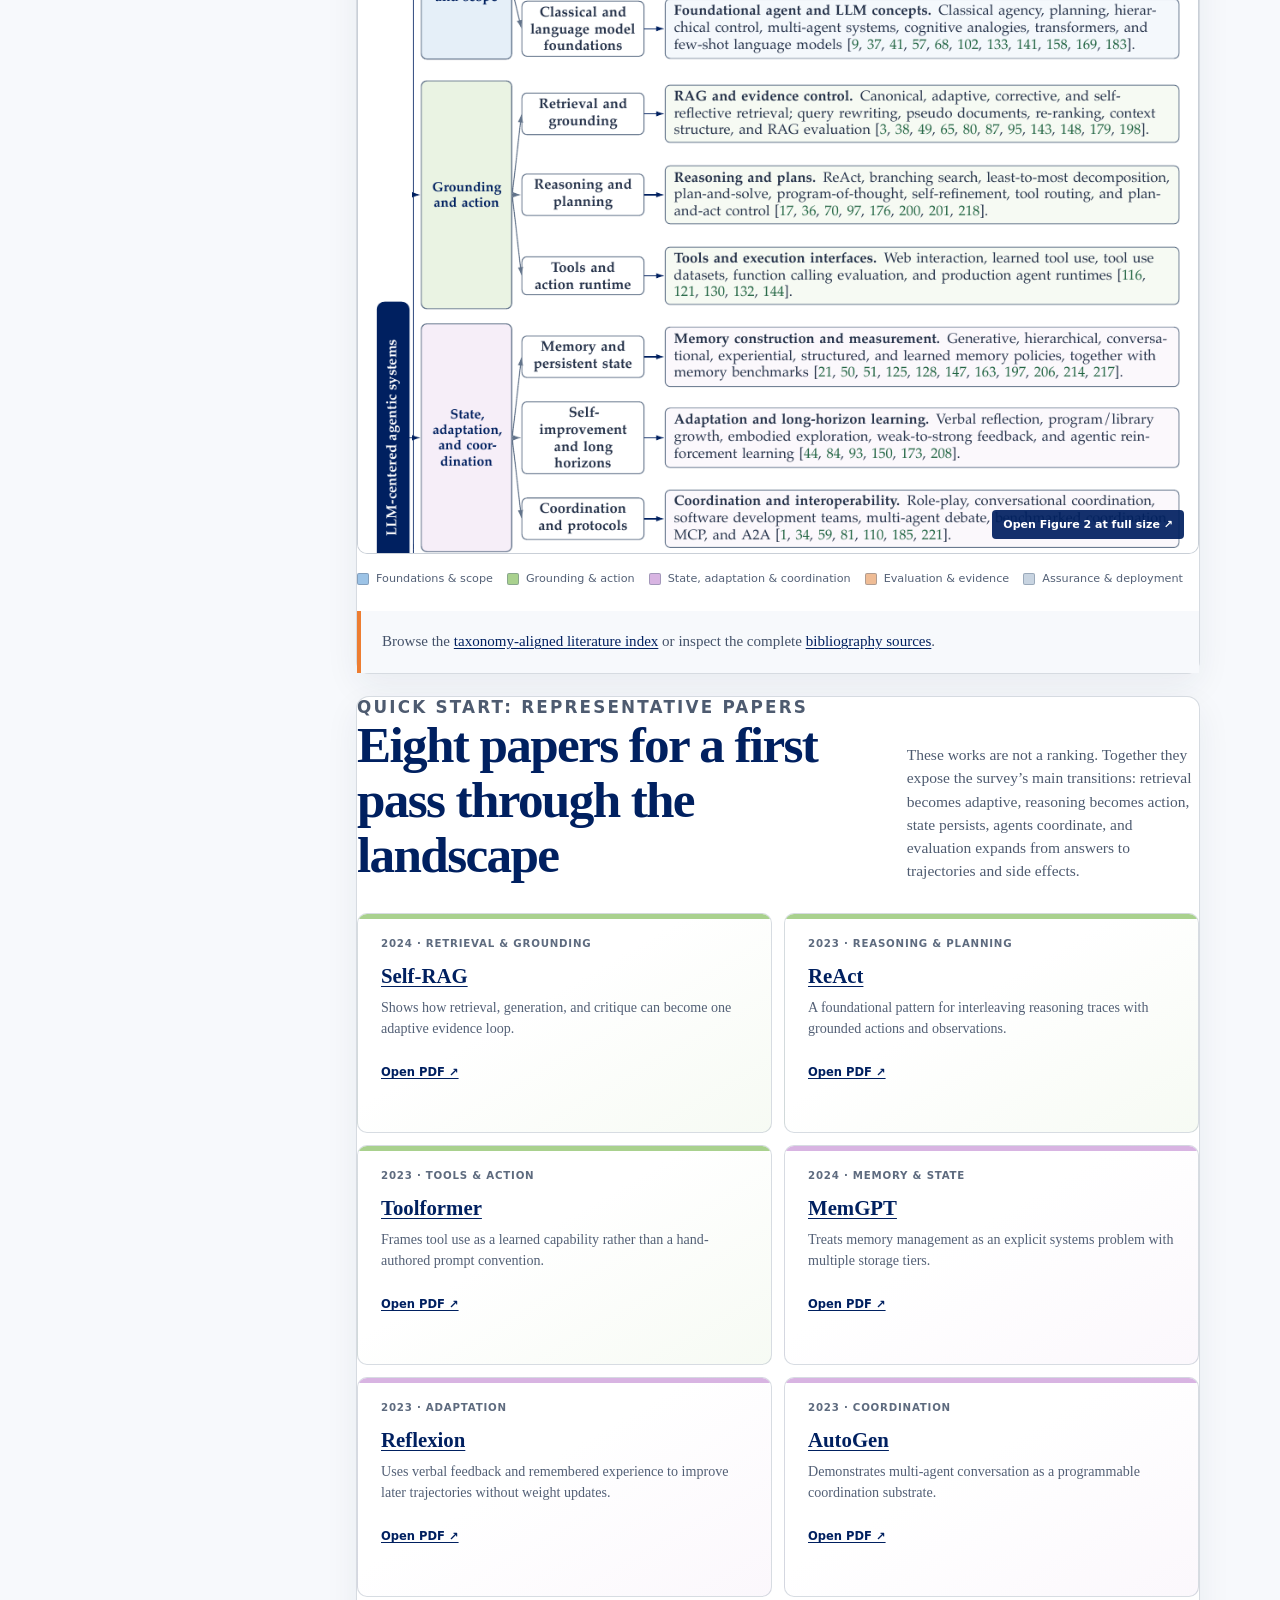
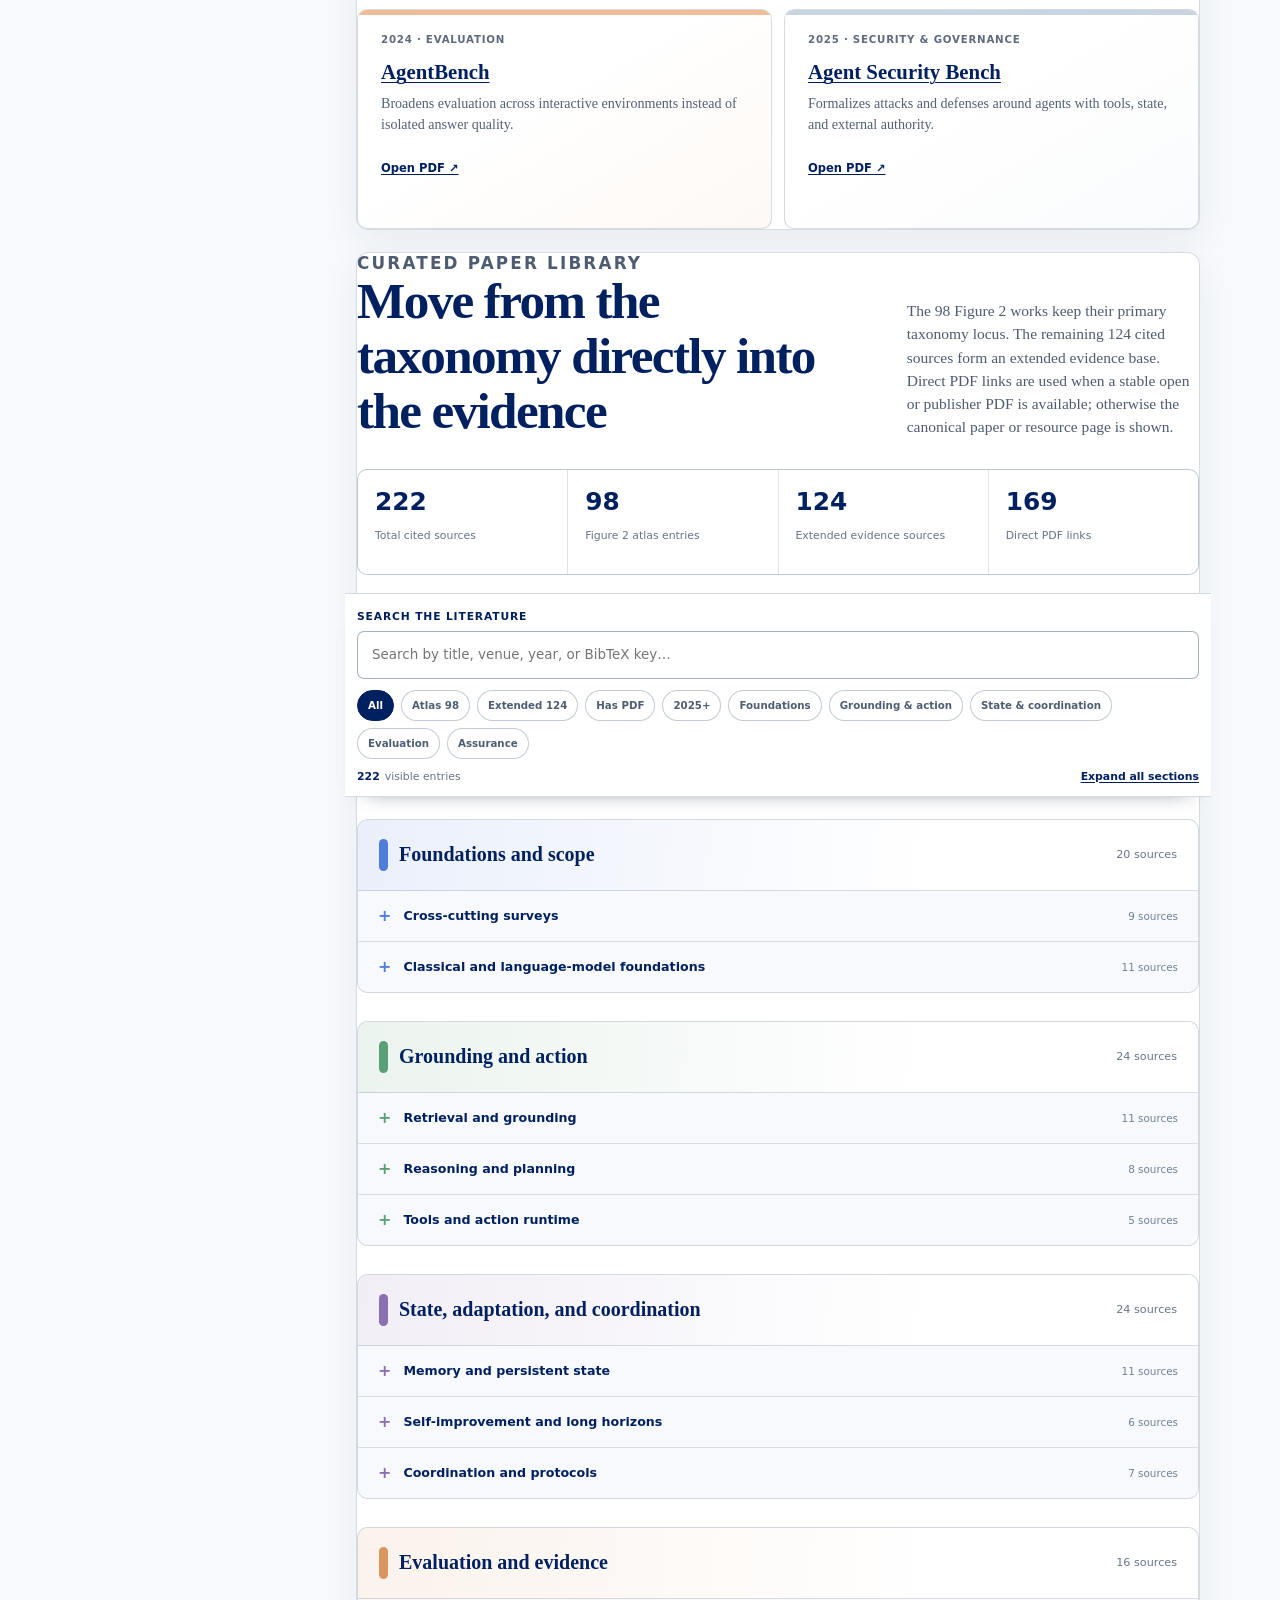
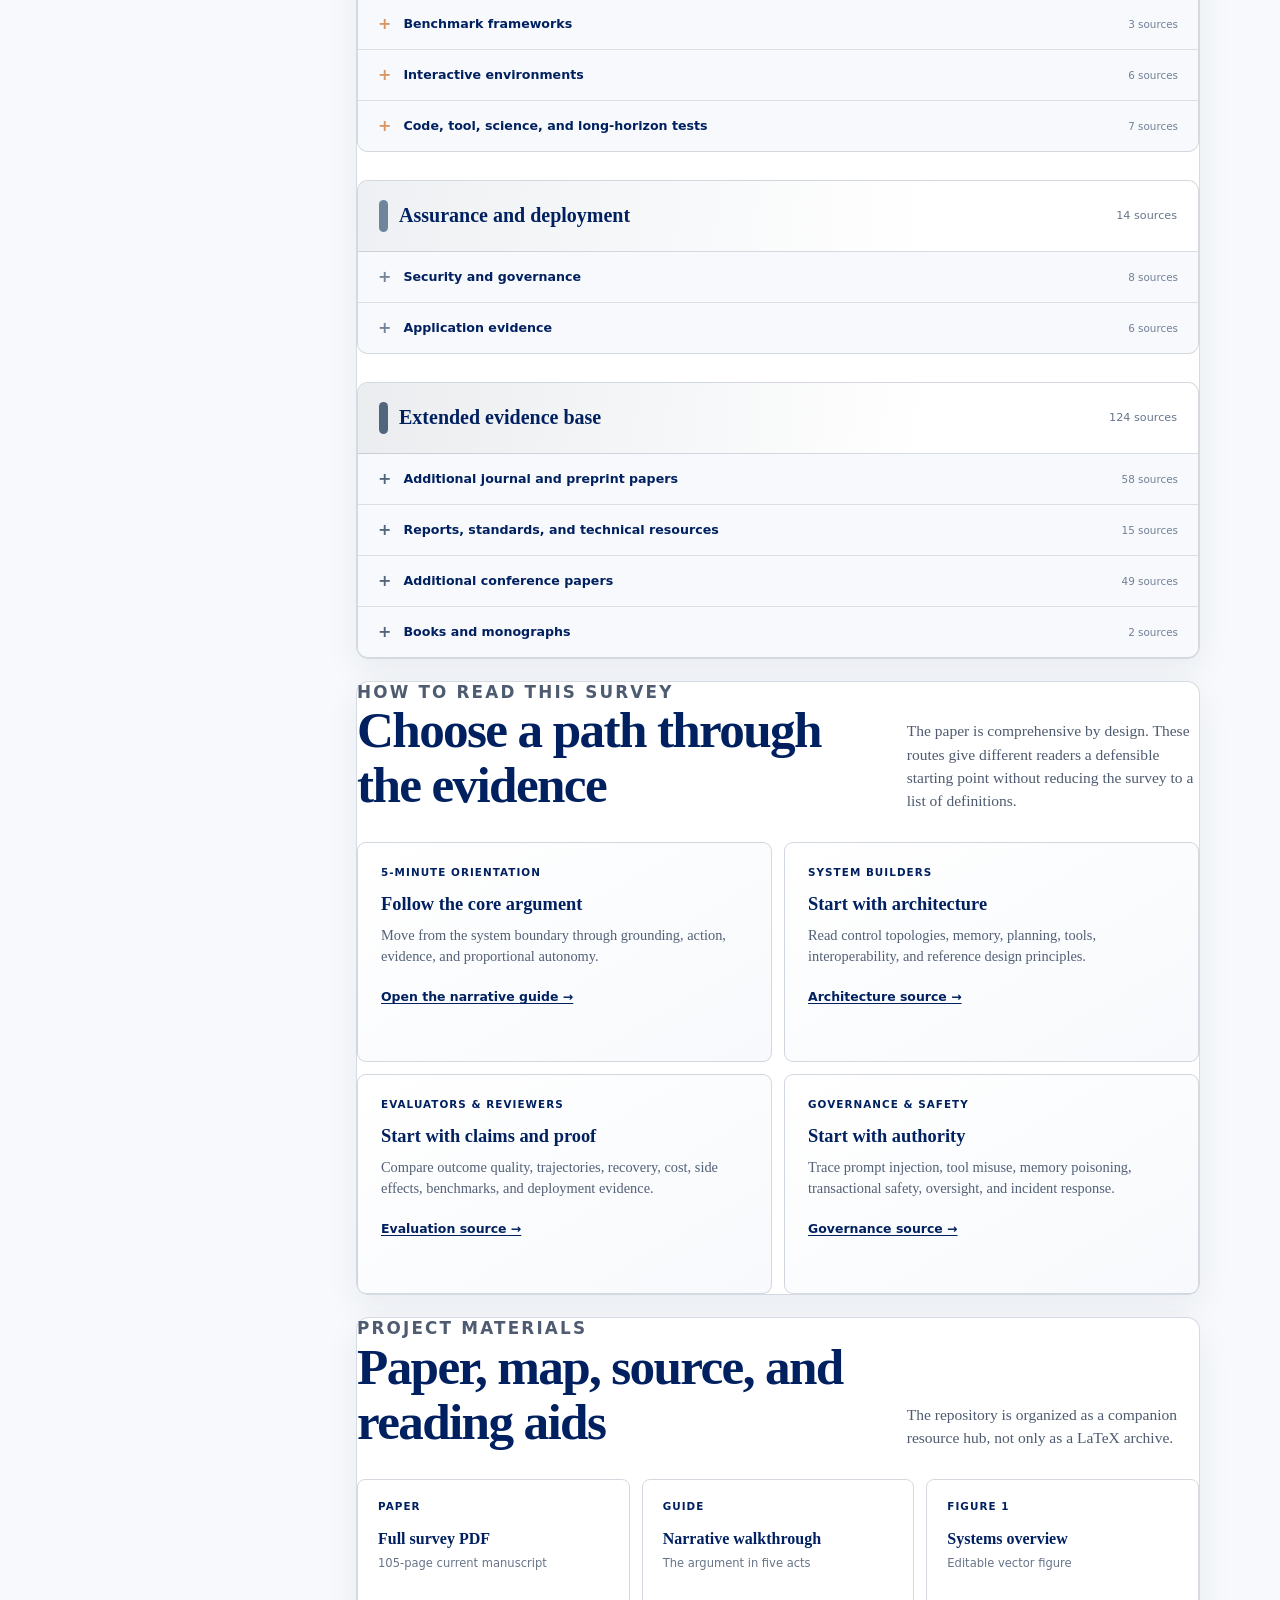
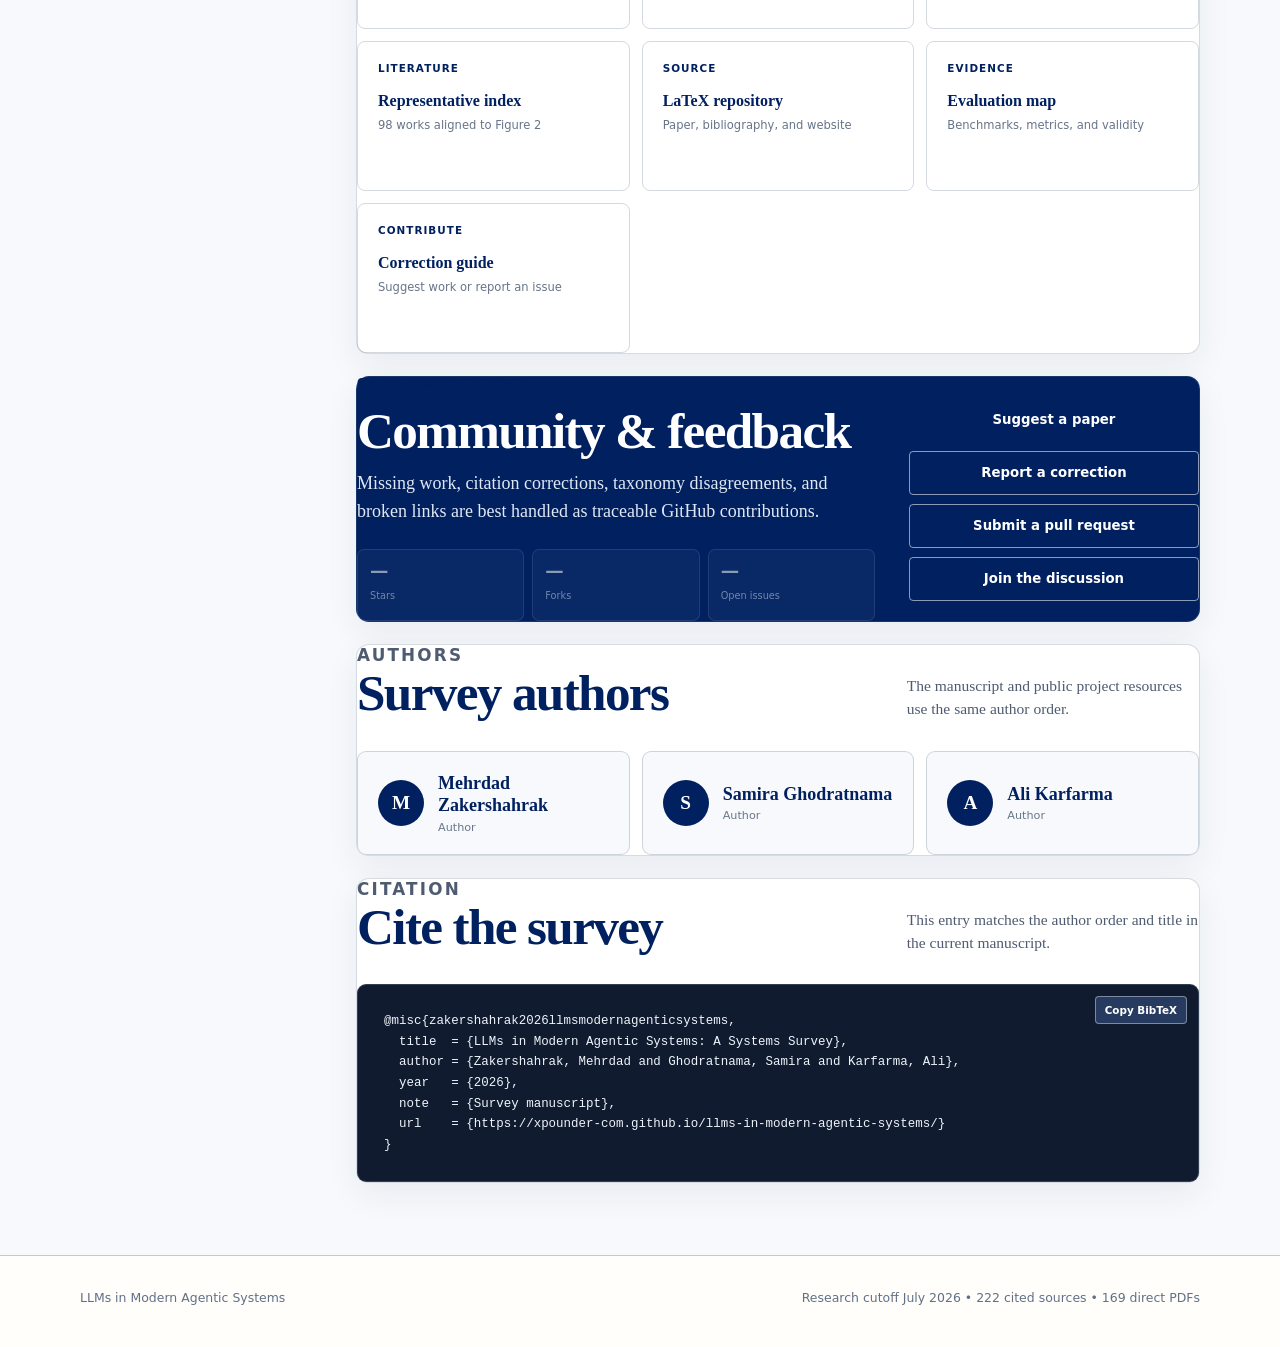
==== commit 4ced9602: "Publish survey overview and author attribution" ====
--- a/docs/index.html
+++ b/docs/index.html
@@ -3,7 +3,8 @@
   <head>
     <meta charset="utf-8">
     <meta name="viewport" content="width=device-width, initial-scale=1">
-    <meta name="description" content="The project hub for LLMs in Modern Agentic Systems: a 104-page systems survey with an operational taxonomy and a searchable library of 222 cited sources, including 169 direct PDF links.">
+    <meta name="description" content="The project hub for LLMs in Modern Agentic Systems: a 105-page systems survey with an operational taxonomy and a searchable library of 222 cited sources, including 169 direct PDF links.">
+    <meta name="author" content="Mehrdad Zakershahrak, Samira Ghodratnama, Ali Karfarma">
     <meta property="og:title" content="LLMs in Modern Agentic Systems: A Systems Survey">
     <meta property="og:description" content="A systems view of how language models become evidence-aware, bounded, and governable actors in the world.">
     <meta property="og:type" content="website">
@@ -75,6 +76,7 @@
           <section class="hero panel" id="top">
             <p class="eyebrow">2026 comprehensive systems survey</p>
             <h1>LLMs in Modern<br>Agentic Systems</h1>
+            <p class="paper-authors">Mehrdad Zakershahrak · Samira Ghodratnama · Ali Karfarma</p>
             <p class="lede">A systems view of how language models become evidence-aware, bounded, and governable actors in the world.</p>
             <div class="actions">
               <a class="button" href="#library">Browse 222 sources</a>
@@ -104,12 +106,10 @@
               </div>
               <p>What must surround a language model before it can move from producing a response to choosing and verifying actions over time?</p>
             </div>
-            <div class="control-loop" aria-label="Progression from evidence to accountable action">
-              <article><span>01</span><h3>Ground</h3><p>Retrieve scoped evidence and preserve provenance.</p></article>
-              <article><span>02</span><h3>Represent</h3><p>Maintain typed state, constraints, plans, and memory.</p></article>
-              <article><span>03</span><h3>Act</h3><p>Use bounded tools, permissions, budgets, and approvals.</p></article>
-              <article><span>04</span><h3>Verify</h3><p>Check effects, recovery, cost, safety, and accountability.</p></article>
-            </div>
+            <a class="figure-frame overview-figure" href="assets/systems-overview.svg" target="_blank" rel="noopener" aria-label="Open Figure 1, the dependable agentic systems overview, at full size">
+              <img src="assets/systems-overview.png" alt="Figure 1 showing an agentic core and assurance scaffold that turn evidence and state into authorized, verified effects across application domains">
+              <span>Open Figure 1 at full size ↗</span>
+            </a>
             <p class="panel-note"><strong>Practical rule.</strong> Use the least autonomy that solves the task: RAG for attributable evidence, workflows for predictable control, bounded agents for uncertain but verifiable work, and multi-agent systems only when distinct roles create a measurable advantage.</p>
           </section>
 
@@ -288,8 +288,9 @@
               <p>The repository is organized as a companion resource hub, not only as a LaTeX archive.</p>
             </div>
             <div class="materials-grid">
-              <a href="llms-in-modern-agentic-systems.pdf"><span>Paper</span><strong>Full survey PDF</strong><small>104-page current manuscript</small></a>
+              <a href="llms-in-modern-agentic-systems.pdf"><span>Paper</span><strong>Full survey PDF</strong><small>105-page current manuscript</small></a>
               <a href="narrative/"><span>Guide</span><strong>Narrative walkthrough</strong><small>The argument in five acts</small></a>
+              <a href="assets/systems-overview.svg"><span>Figure 1</span><strong>Systems overview</strong><small>Editable vector figure</small></a>
               <a href="https://github.com/Xpounder-com/llms-in-modern-agentic-systems/blob/main/LITERATURE.md"><span>Literature</span><strong>Representative index</strong><small>98 works aligned to Figure 2</small></a>
               <a href="https://github.com/Xpounder-com/llms-in-modern-agentic-systems"><span>Source</span><strong>LaTeX repository</strong><small>Paper, bibliography, and website</small></a>
               <a href="https://github.com/Xpounder-com/llms-in-modern-agentic-systems/blob/main/5-evaluating.tex"><span>Evidence</span><strong>Evaluation map</strong><small>Benchmarks, metrics, and validity</small></a>
@@ -320,14 +321,14 @@
             <div class="section-head compact">
               <div>
                 <p class="section-kicker">Authors</p>
-                <h2>An anonymized review manuscript</h2>
-              </div>
-              <p>The current public manuscript intentionally identifies its authors as Anonymous Author(s). Names, affiliations, contact information, and archival identifiers will be added here when the review process permits disclosure.</p>
-            </div>
-            <div class="author-placeholder">
-              <span aria-hidden="true">A</span>
-              <div><strong>Anonymous Author(s)</strong><p>Current review-version attribution</p></div>
-              <a href="https://github.com/Xpounder-com/llms-in-modern-agentic-systems">Project repository ↗</a>
+                <h2>Survey authors</h2>
+              </div>
+              <p>The manuscript and public project resources use the same author order.</p>
+            </div>
+            <div class="author-grid">
+              <article class="author-card"><span aria-hidden="true">M</span><div><strong>Mehrdad Zakershahrak</strong><p>Author</p></div></article>
+              <article class="author-card"><span aria-hidden="true">S</span><div><strong>Samira Ghodratnama</strong><p>Author</p></div></article>
+              <article class="author-card"><span aria-hidden="true">A</span><div><strong>Ali Karfarma</strong><p>Author</p></div></article>
             </div>
           </section>
 
@@ -335,17 +336,17 @@
             <div class="section-head compact">
               <div>
                 <p class="section-kicker">Citation</p>
-                <h2>Cite the current anonymized manuscript</h2>
-              </div>
-              <p>Author and archival metadata should be updated when the public preprint is released. The entry below matches the manuscript’s current public state.</p>
+                <h2>Cite the survey</h2>
+              </div>
+              <p>This entry matches the author order and title in the current manuscript.</p>
             </div>
             <div class="citation-box">
               <button type="button" class="copy-button" data-copy-target="citation-code">Copy BibTeX</button>
-              <pre id="citation-code"><code>@misc{anonymous2026llmsmodernagenticsystems,
+              <pre id="citation-code"><code>@misc{zakershahrak2026llmsmodernagenticsystems,
   title  = {LLMs in Modern Agentic Systems: A Systems Survey},
-  author = {Anonymous Author(s)},
+  author = {Zakershahrak, Mehrdad and Ghodratnama, Samira and Karfarma, Ali},
   year   = {2026},
-  note   = {Anonymized survey manuscript},
+  note   = {Survey manuscript},
   url    = {https://xpounder-com.github.io/llms-in-modern-agentic-systems/}
 }</code></pre>
             </div>
--- a/docs/assets/theme.css
+++ b/docs/assets/theme.css
@@ -401,6 +401,8 @@
   letter-spacing: -0.052em;
 }
 
+.paper-authors { margin: -6px 0 22px; color: var(--navy); font: 800 0.8rem/1.5 var(--sans); letter-spacing: 0.02em; }
+
 .survey-main .hero .lede { max-width: 780px; }
 
 .hero-claim {
@@ -926,6 +928,12 @@
 .author-placeholder p { margin: 2px 0 0; color: #69768a; font: 0.7rem var(--sans); }
 .author-placeholder a { font: 750 0.72rem var(--sans); }
 
+.author-grid { display: grid; grid-template-columns: repeat(3, minmax(0, 1fr)); gap: 12px; }
+.author-card { display: flex; gap: 14px; align-items: center; min-width: 0; padding: 20px; border: 1px solid color-mix(in srgb, var(--line) 28%, transparent); border-radius: 9px; background: var(--canvas); }
+.author-card > span { display: grid; flex: 0 0 auto; width: 46px; height: 46px; place-items: center; border-radius: 50%; background: var(--navy); color: white; font: 700 1.2rem var(--serif); }
+.author-card strong { display: block; color: var(--navy); line-height: 1.25; }
+.author-card p { margin: 4px 0 0; color: #69768a; font: 0.7rem var(--sans); }
+
 .figure-dialog {
   width: min(96vw, 1500px);
   max-width: none;
@@ -995,6 +1003,7 @@
   .library-row { grid-template-columns: 52px minmax(190px, 1fr) 105px; }
   .library-row > :nth-child(3) { display: none; }
   .library-header > :nth-child(3) { display: none; }
+  .author-grid { grid-template-columns: 1fr; }
 }
 
 @media (max-width: 640px) {
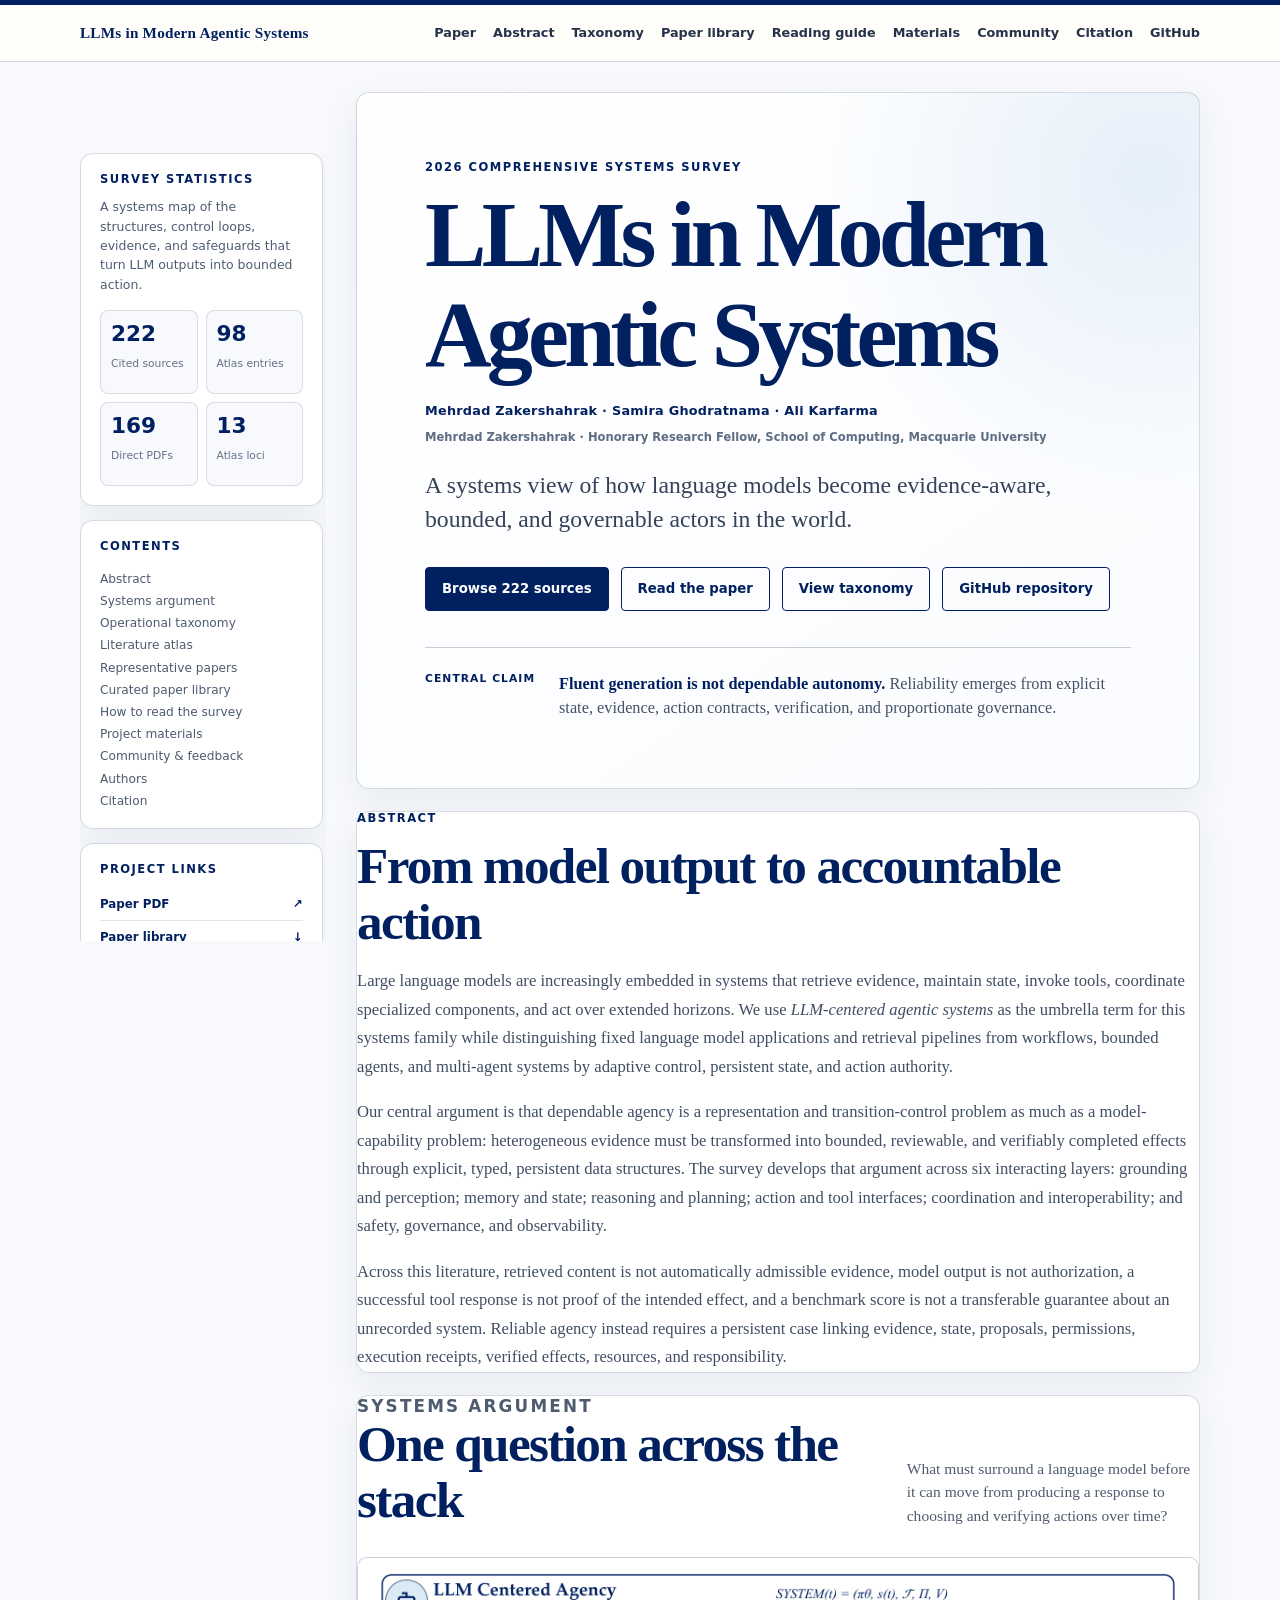
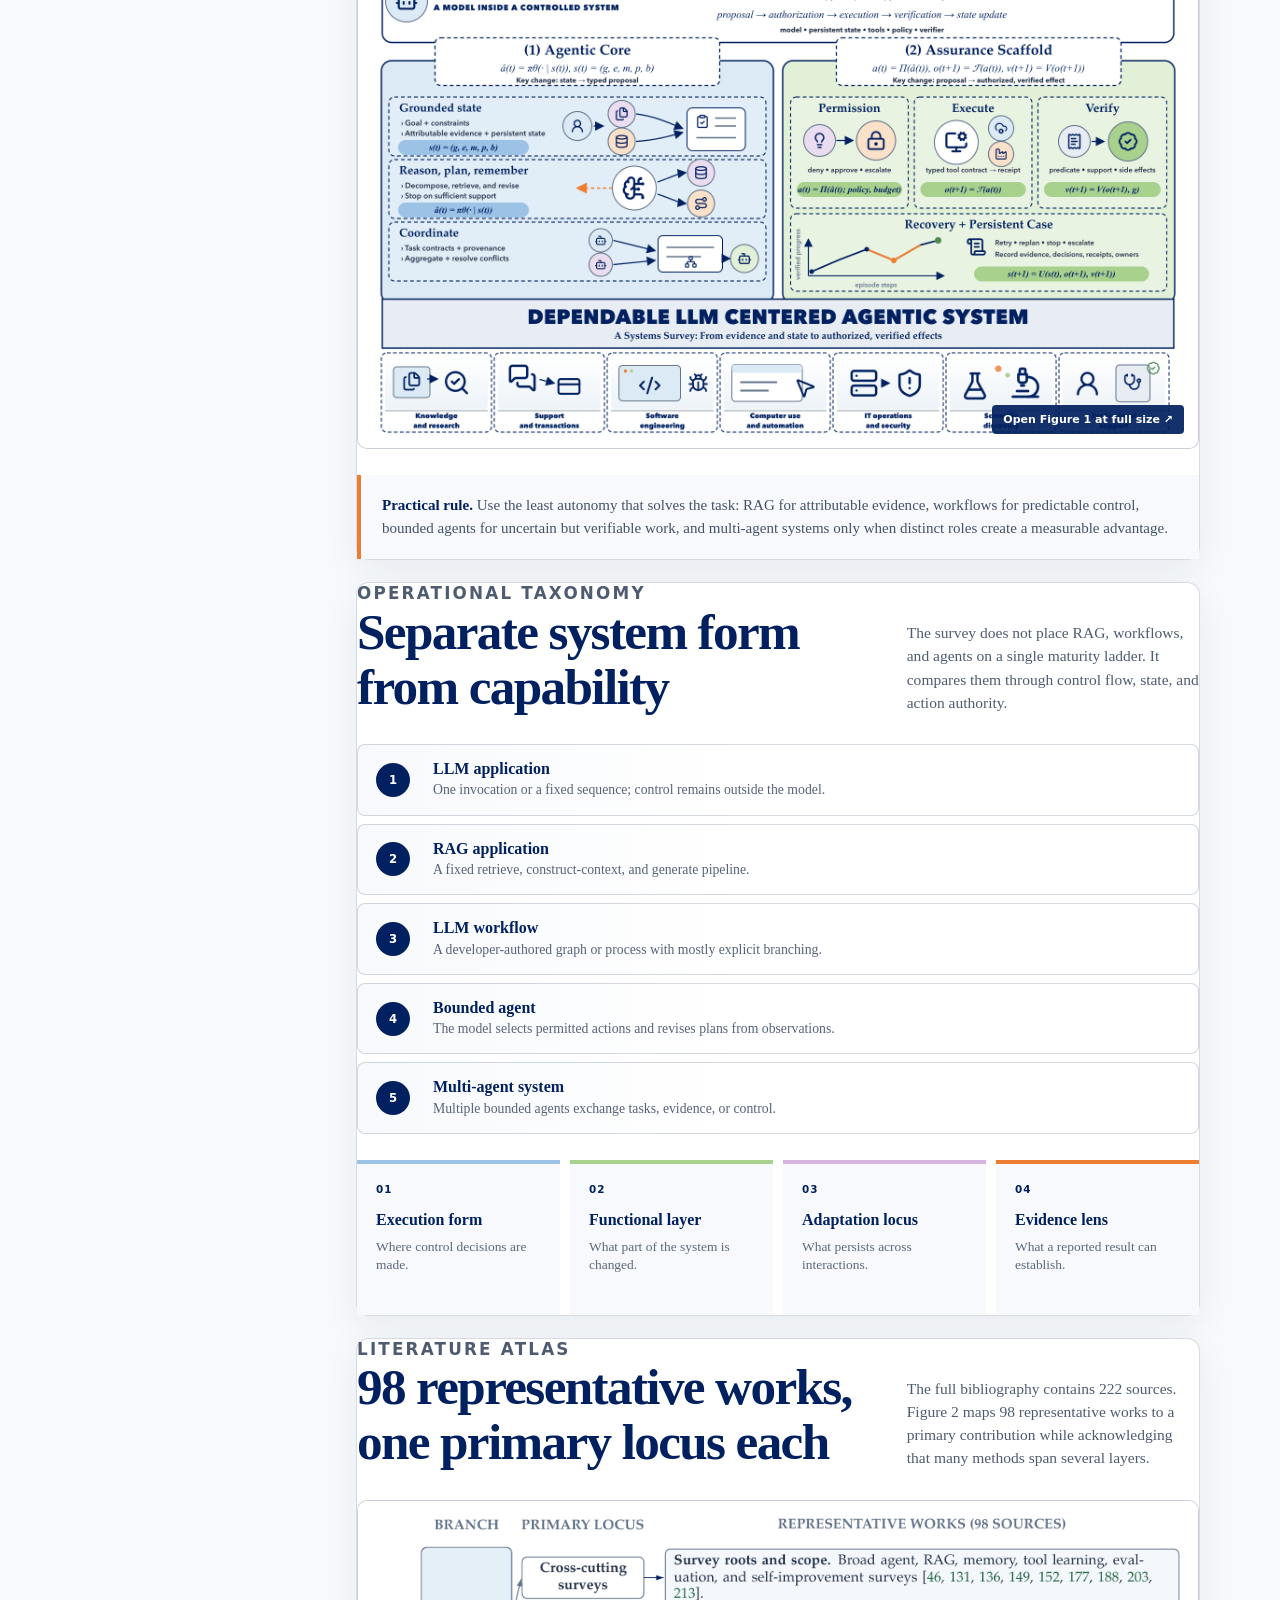
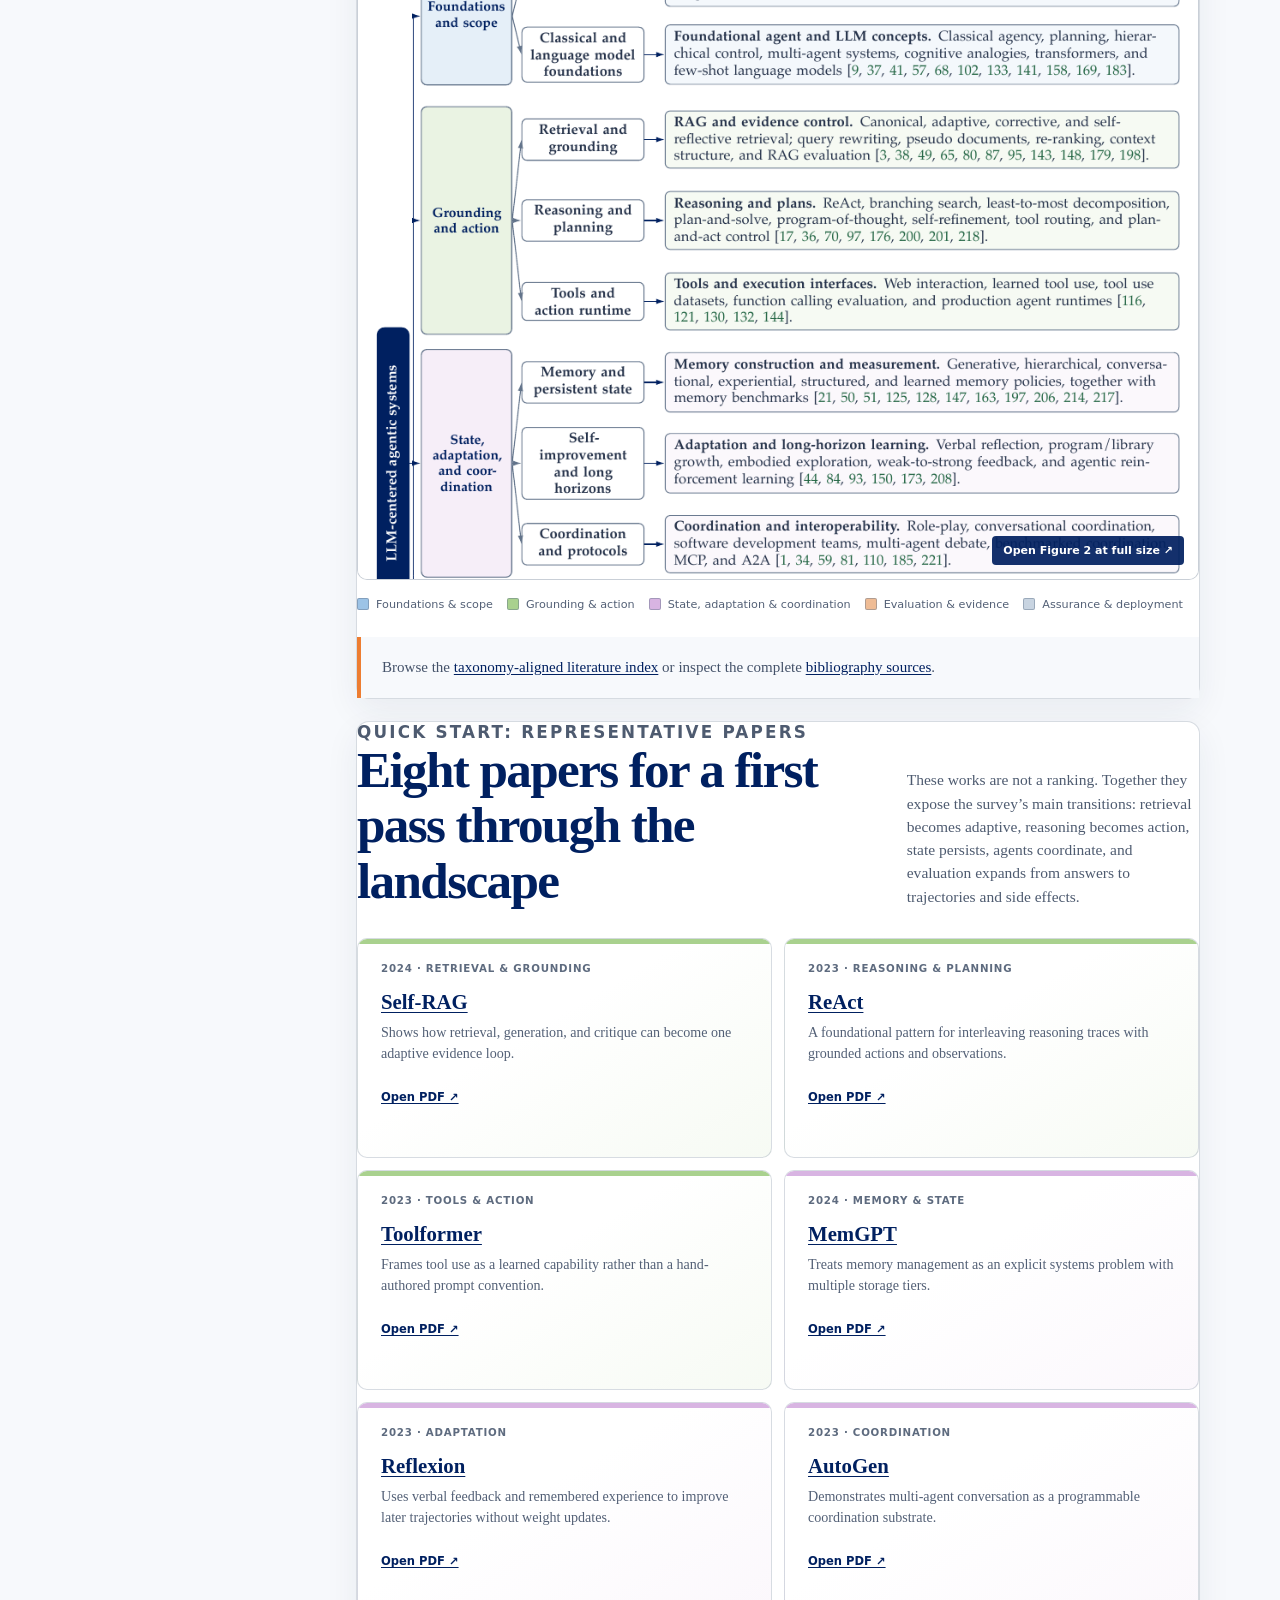
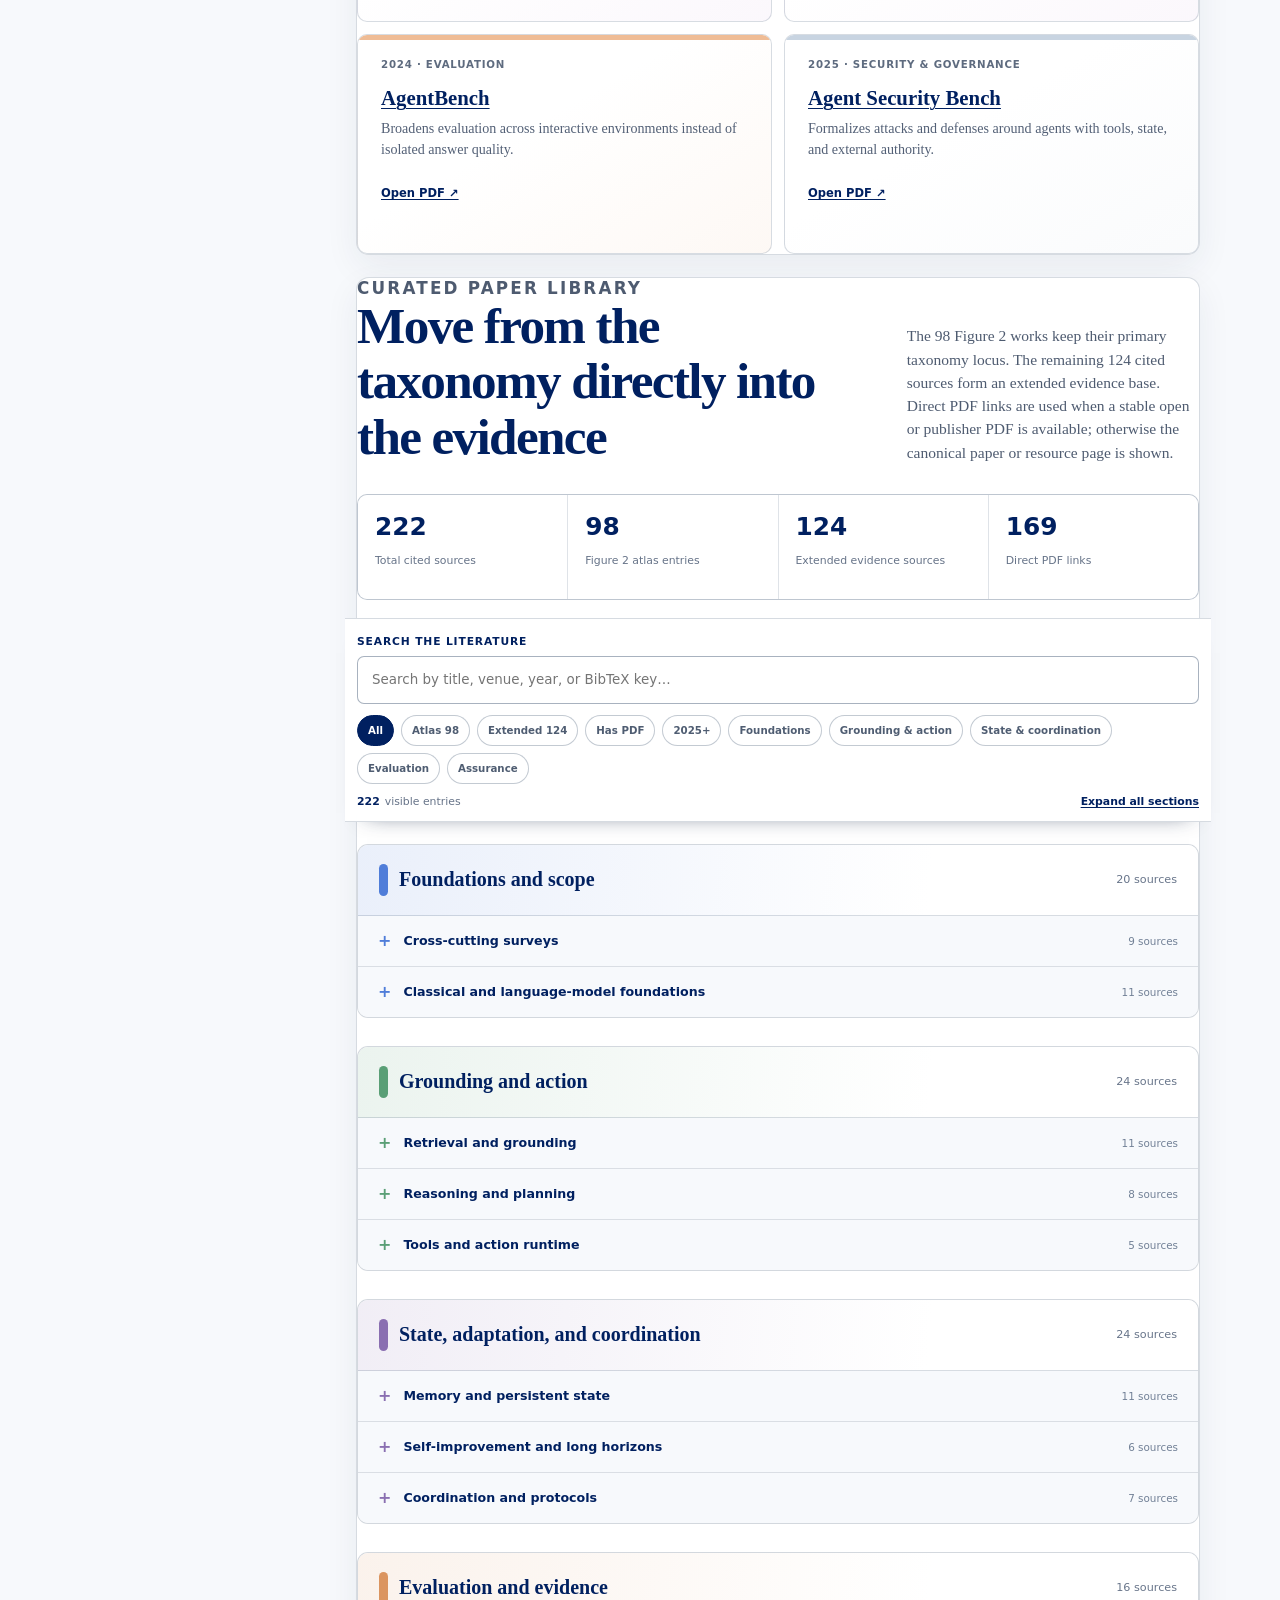
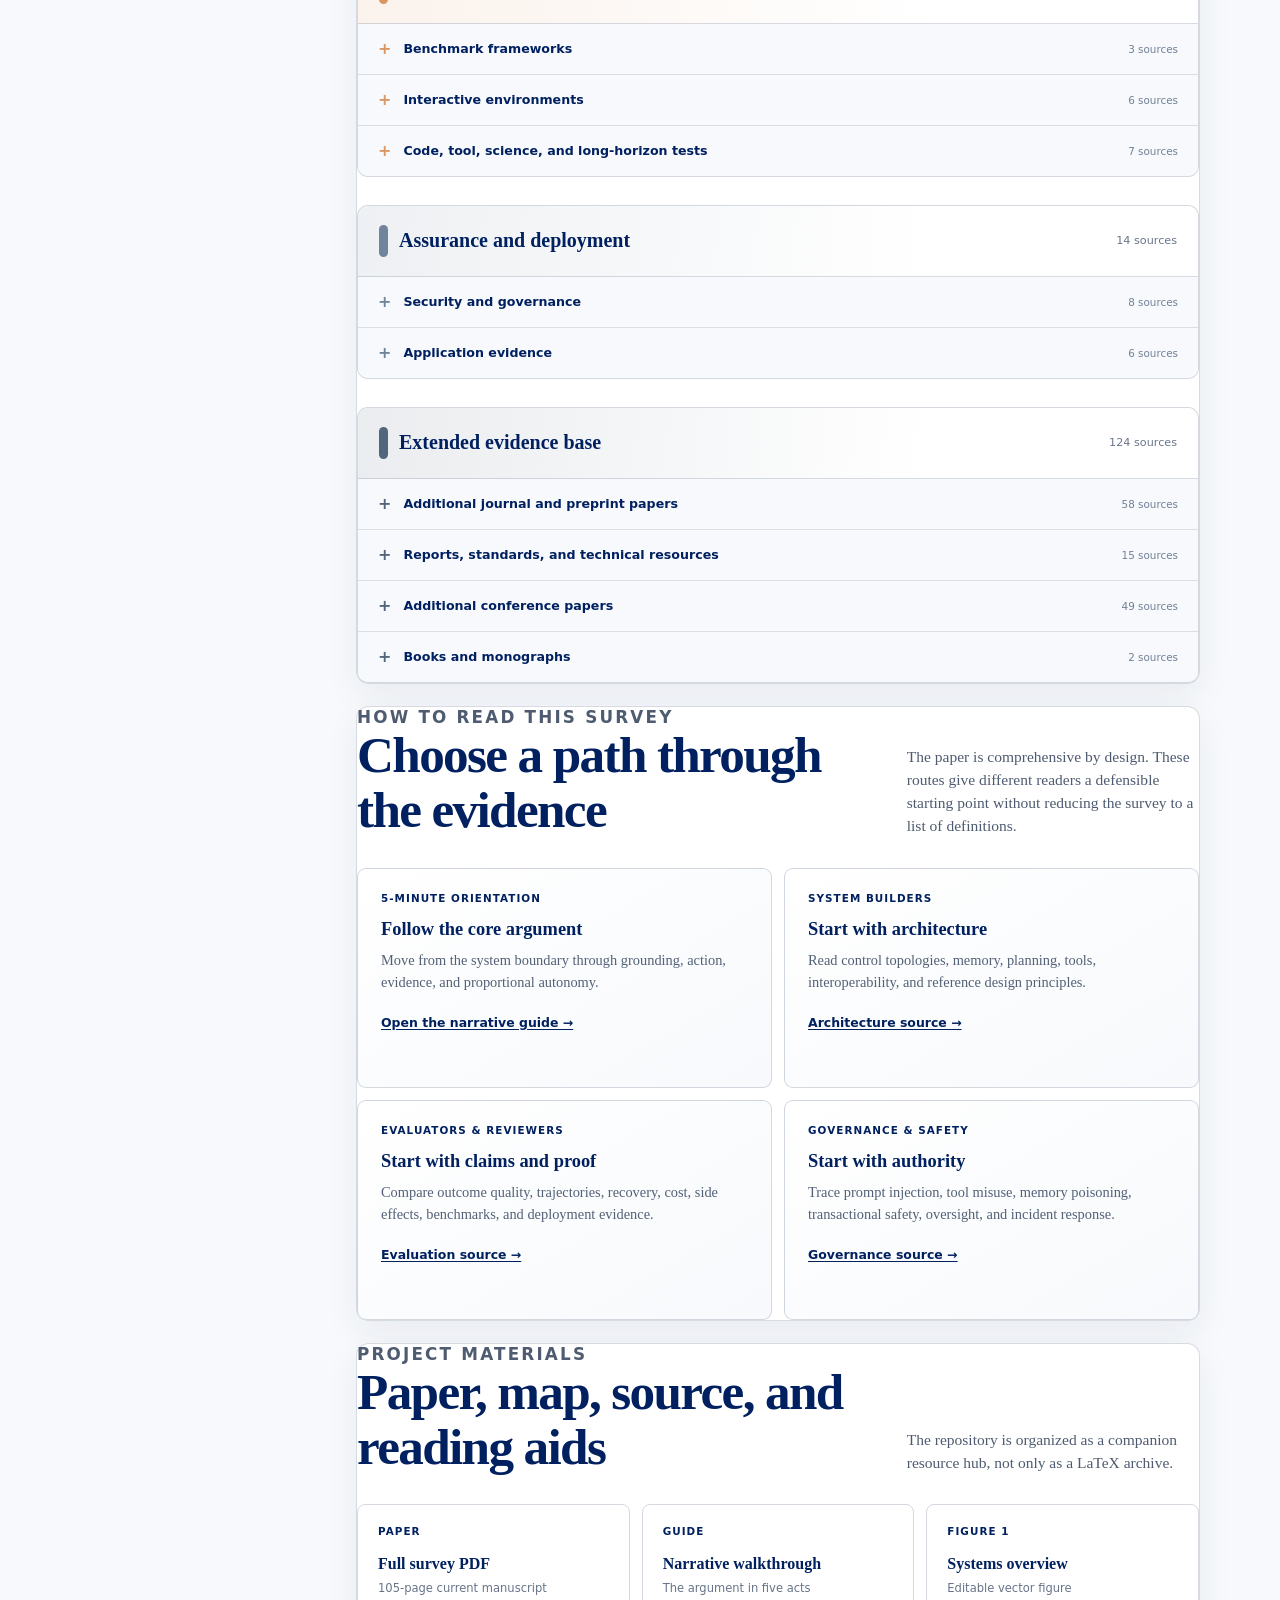
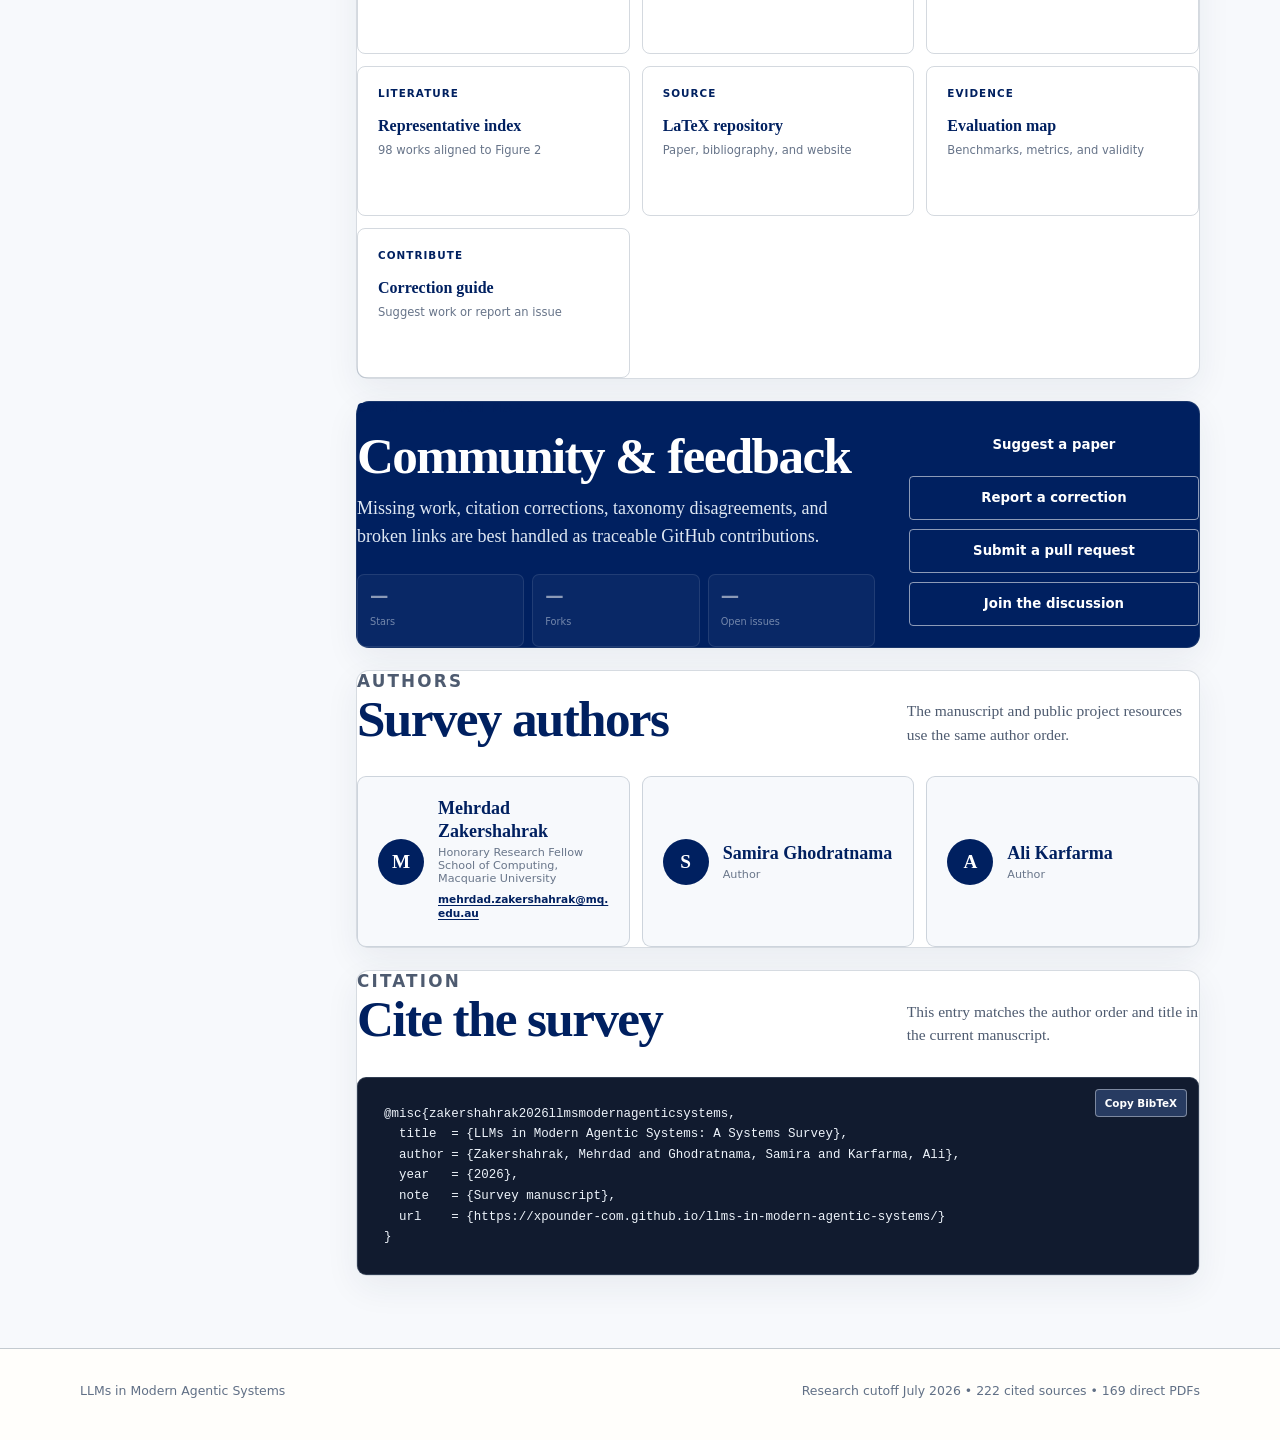
==== commit 545df85d: "Synchronize Mehrdad affiliation" ====
--- a/docs/index.html
+++ b/docs/index.html
@@ -77,6 +77,7 @@
             <p class="eyebrow">2026 comprehensive systems survey</p>
             <h1>LLMs in Modern<br>Agentic Systems</h1>
             <p class="paper-authors">Mehrdad Zakershahrak · Samira Ghodratnama · Ali Karfarma</p>
+            <p class="paper-affiliation"><strong>Mehrdad Zakershahrak</strong> · Honorary Research Fellow, School of Computing, Macquarie University</p>
             <p class="lede">A systems view of how language models become evidence-aware, bounded, and governable actors in the world.</p>
             <div class="actions">
               <a class="button" href="#library">Browse 222 sources</a>
@@ -326,7 +327,7 @@
               <p>The manuscript and public project resources use the same author order.</p>
             </div>
             <div class="author-grid">
-              <article class="author-card"><span aria-hidden="true">M</span><div><strong>Mehrdad Zakershahrak</strong><p>Author</p></div></article>
+              <article class="author-card"><span aria-hidden="true">M</span><div><strong>Mehrdad Zakershahrak</strong><p>Honorary Research Fellow<br>School of Computing, Macquarie University</p><a href="mailto:mehrdad.zakershahrak@mq.edu.au">mehrdad.zakershahrak@mq.edu.au</a></div></article>
               <article class="author-card"><span aria-hidden="true">S</span><div><strong>Samira Ghodratnama</strong><p>Author</p></div></article>
               <article class="author-card"><span aria-hidden="true">A</span><div><strong>Ali Karfarma</strong><p>Author</p></div></article>
             </div>
--- a/docs/assets/theme.css
+++ b/docs/assets/theme.css
@@ -402,6 +402,7 @@
 }
 
 .paper-authors { margin: -6px 0 22px; color: var(--navy); font: 800 0.8rem/1.5 var(--sans); letter-spacing: 0.02em; }
+.paper-affiliation { max-width: 760px; margin: -14px 0 22px; color: #5d6d82; font: 650 0.72rem/1.5 var(--sans); }
 
 .survey-main .hero .lede { max-width: 780px; }
 
@@ -933,6 +934,7 @@
 .author-card > span { display: grid; flex: 0 0 auto; width: 46px; height: 46px; place-items: center; border-radius: 50%; background: var(--navy); color: white; font: 700 1.2rem var(--serif); }
 .author-card strong { display: block; color: var(--navy); line-height: 1.25; }
 .author-card p { margin: 4px 0 0; color: #69768a; font: 0.7rem var(--sans); }
+.author-card a { display: inline-block; margin-top: 7px; overflow-wrap: anywhere; font: 700 0.66rem/1.35 var(--sans); }
 
 .figure-dialog {
   width: min(96vw, 1500px);
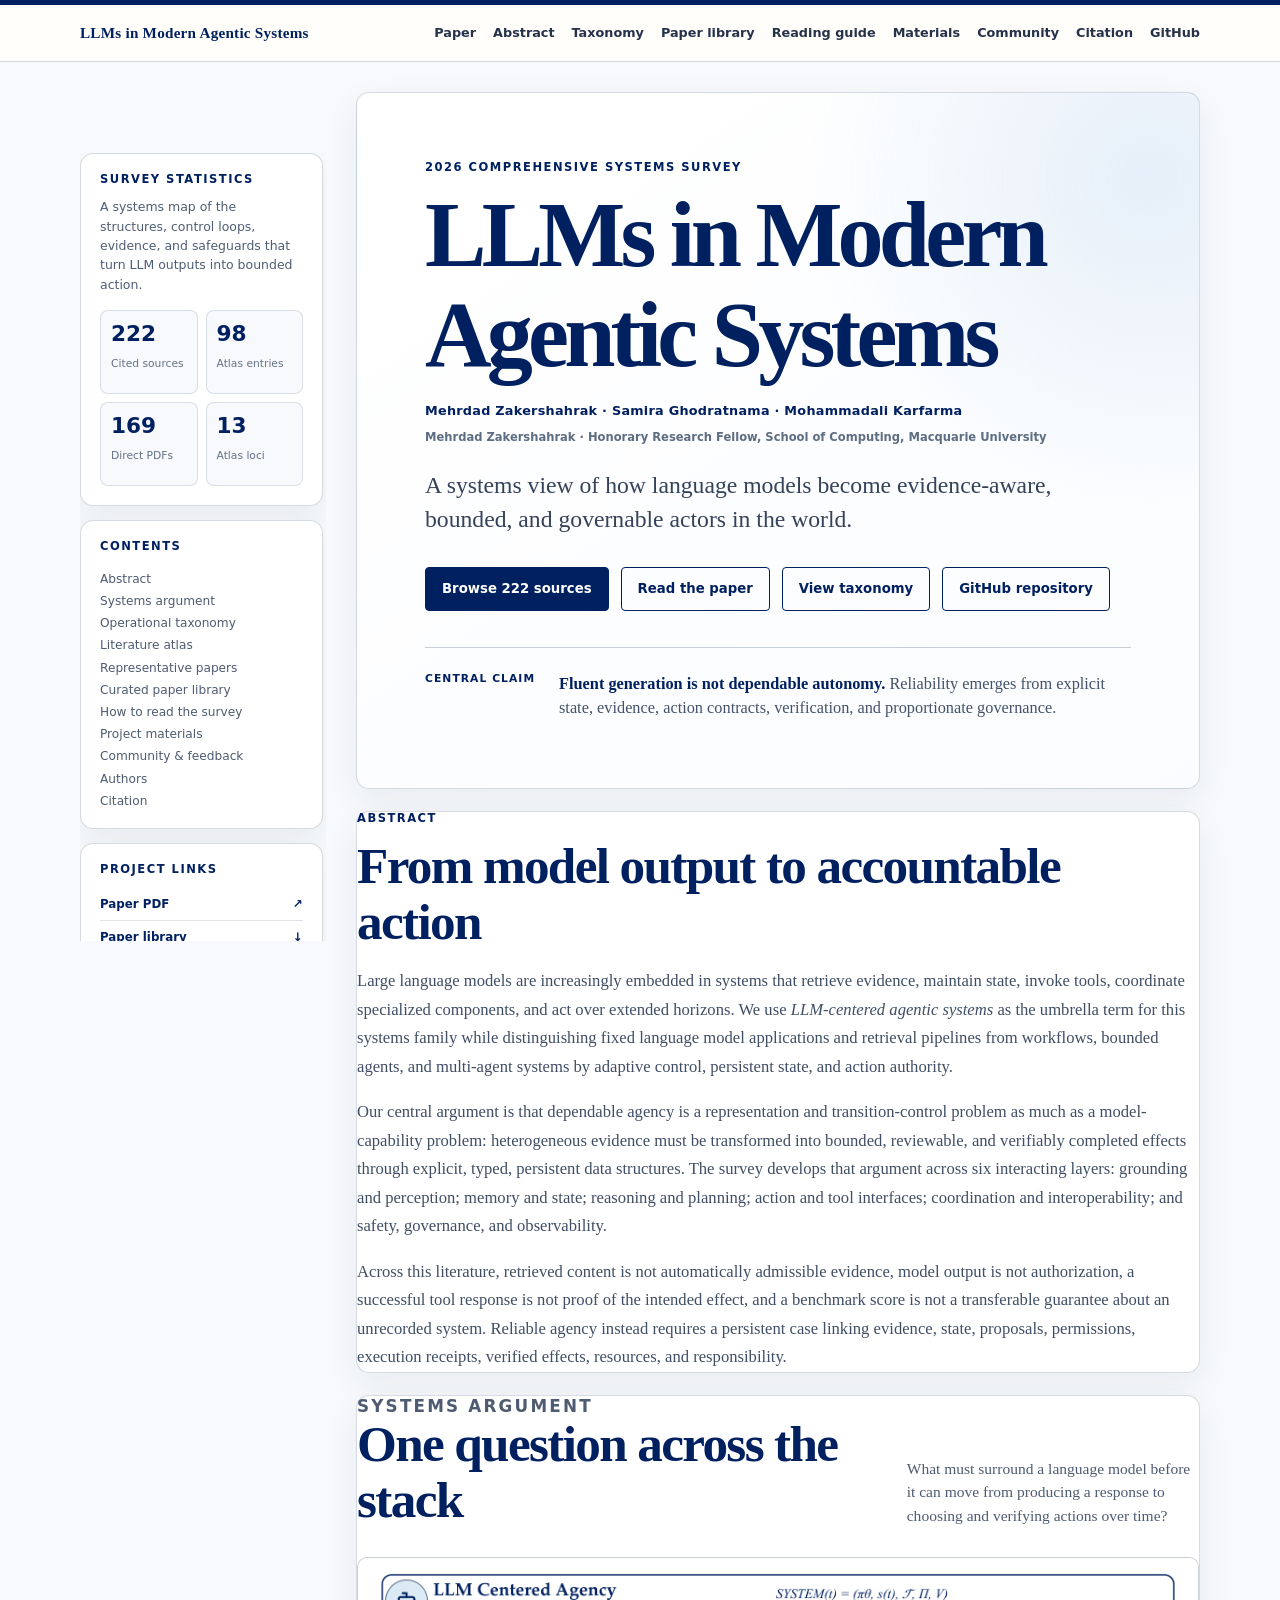
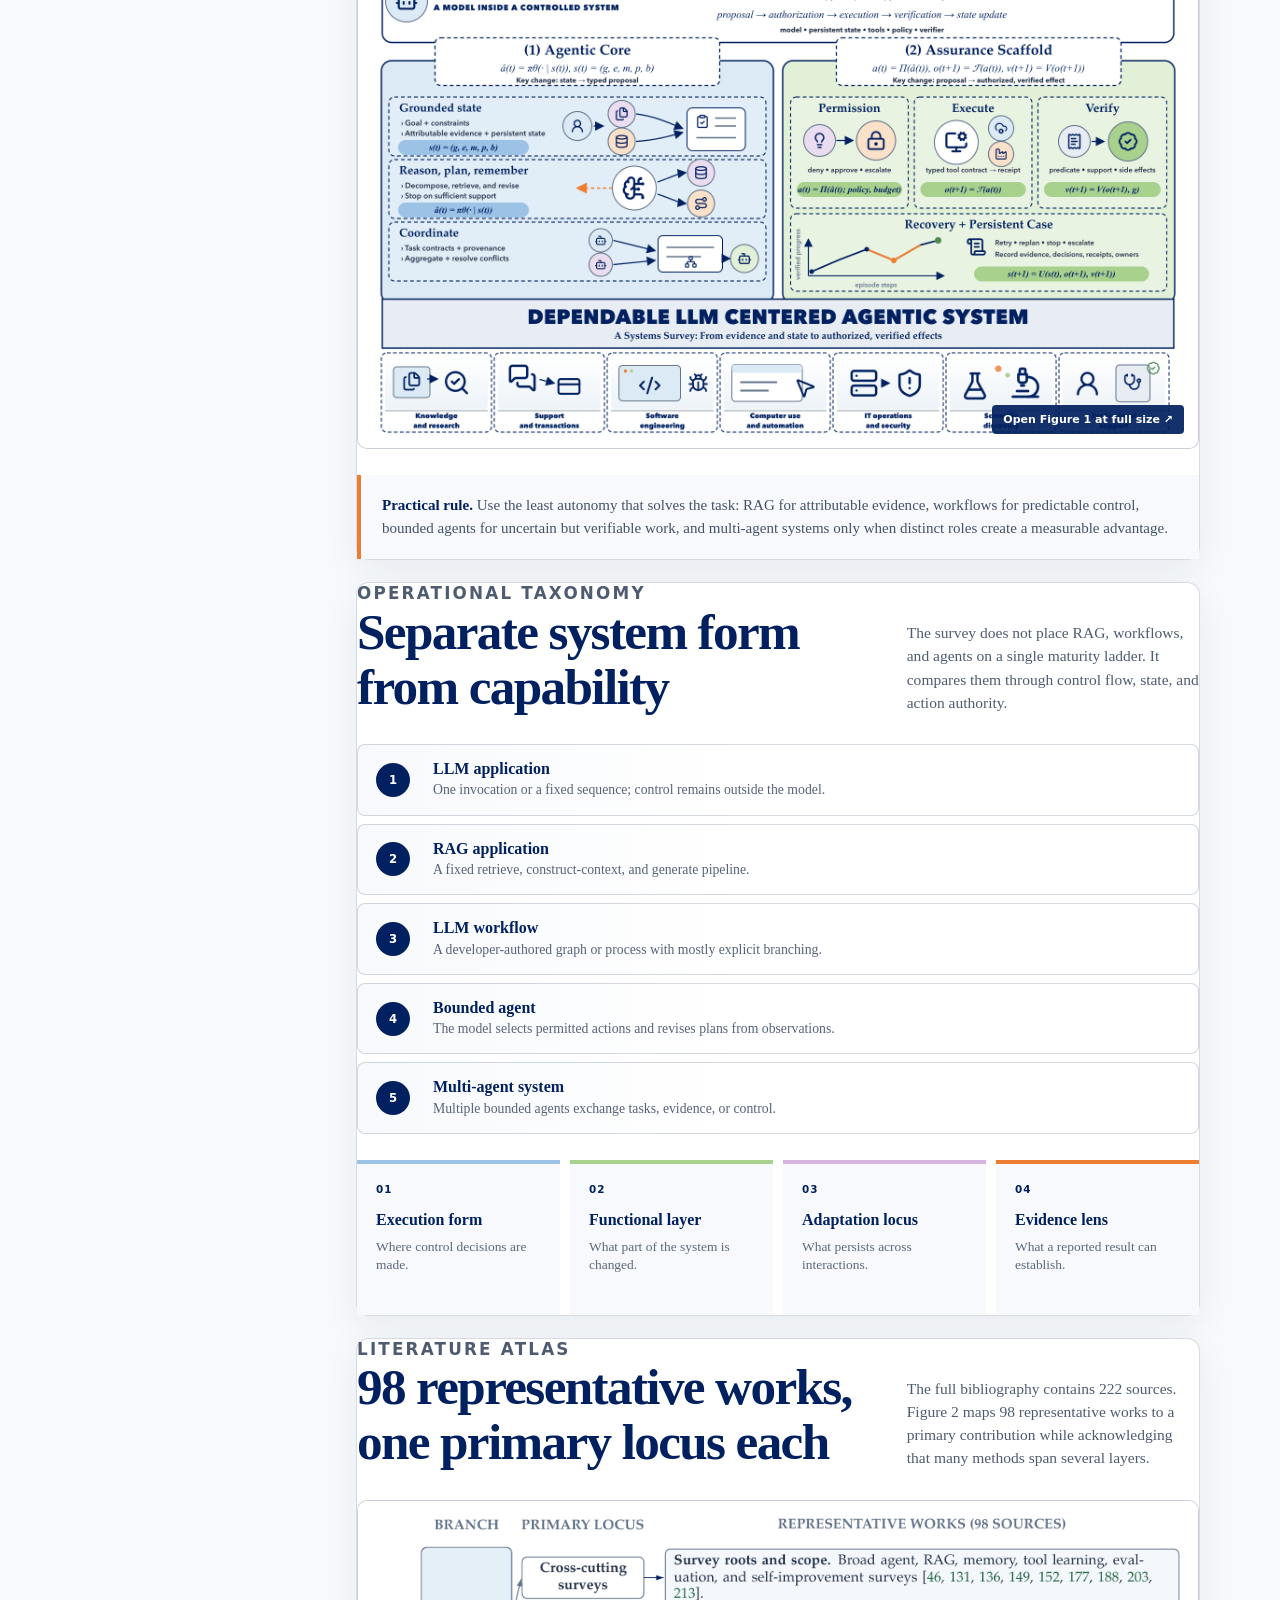
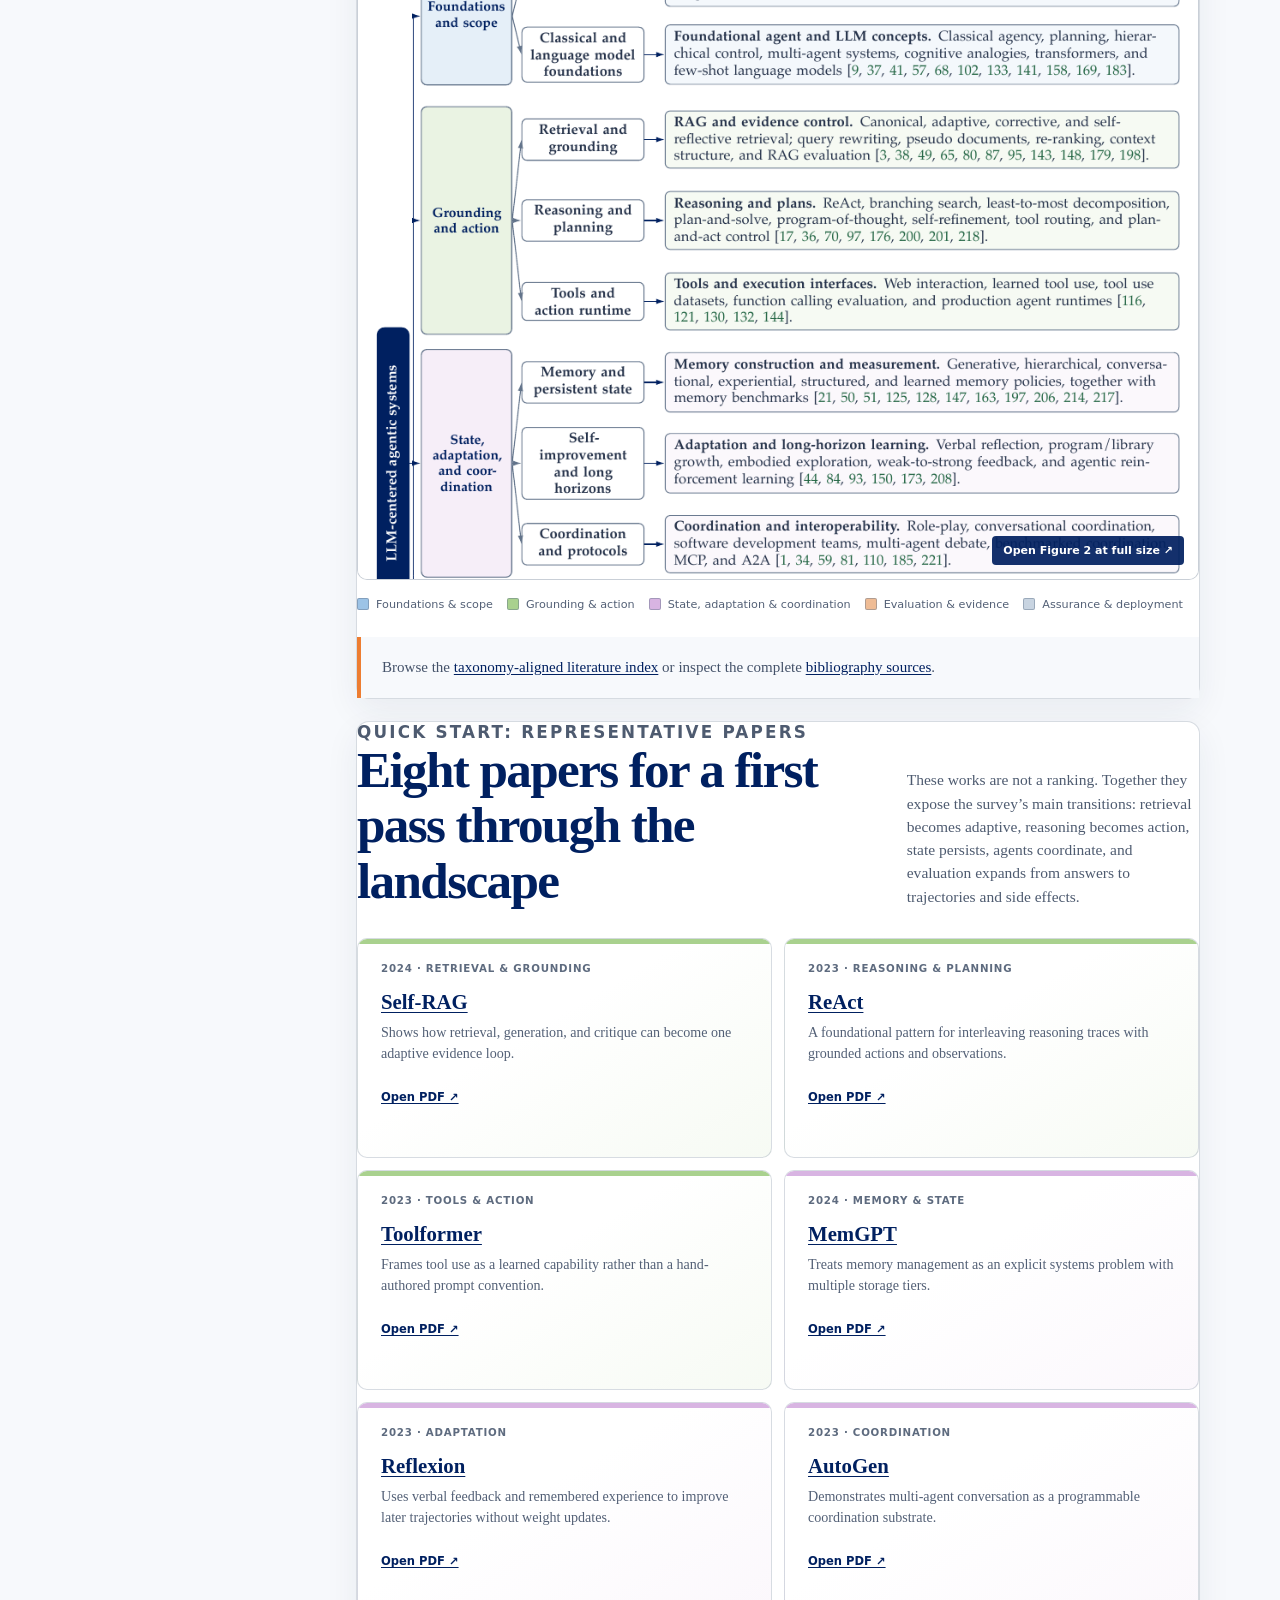
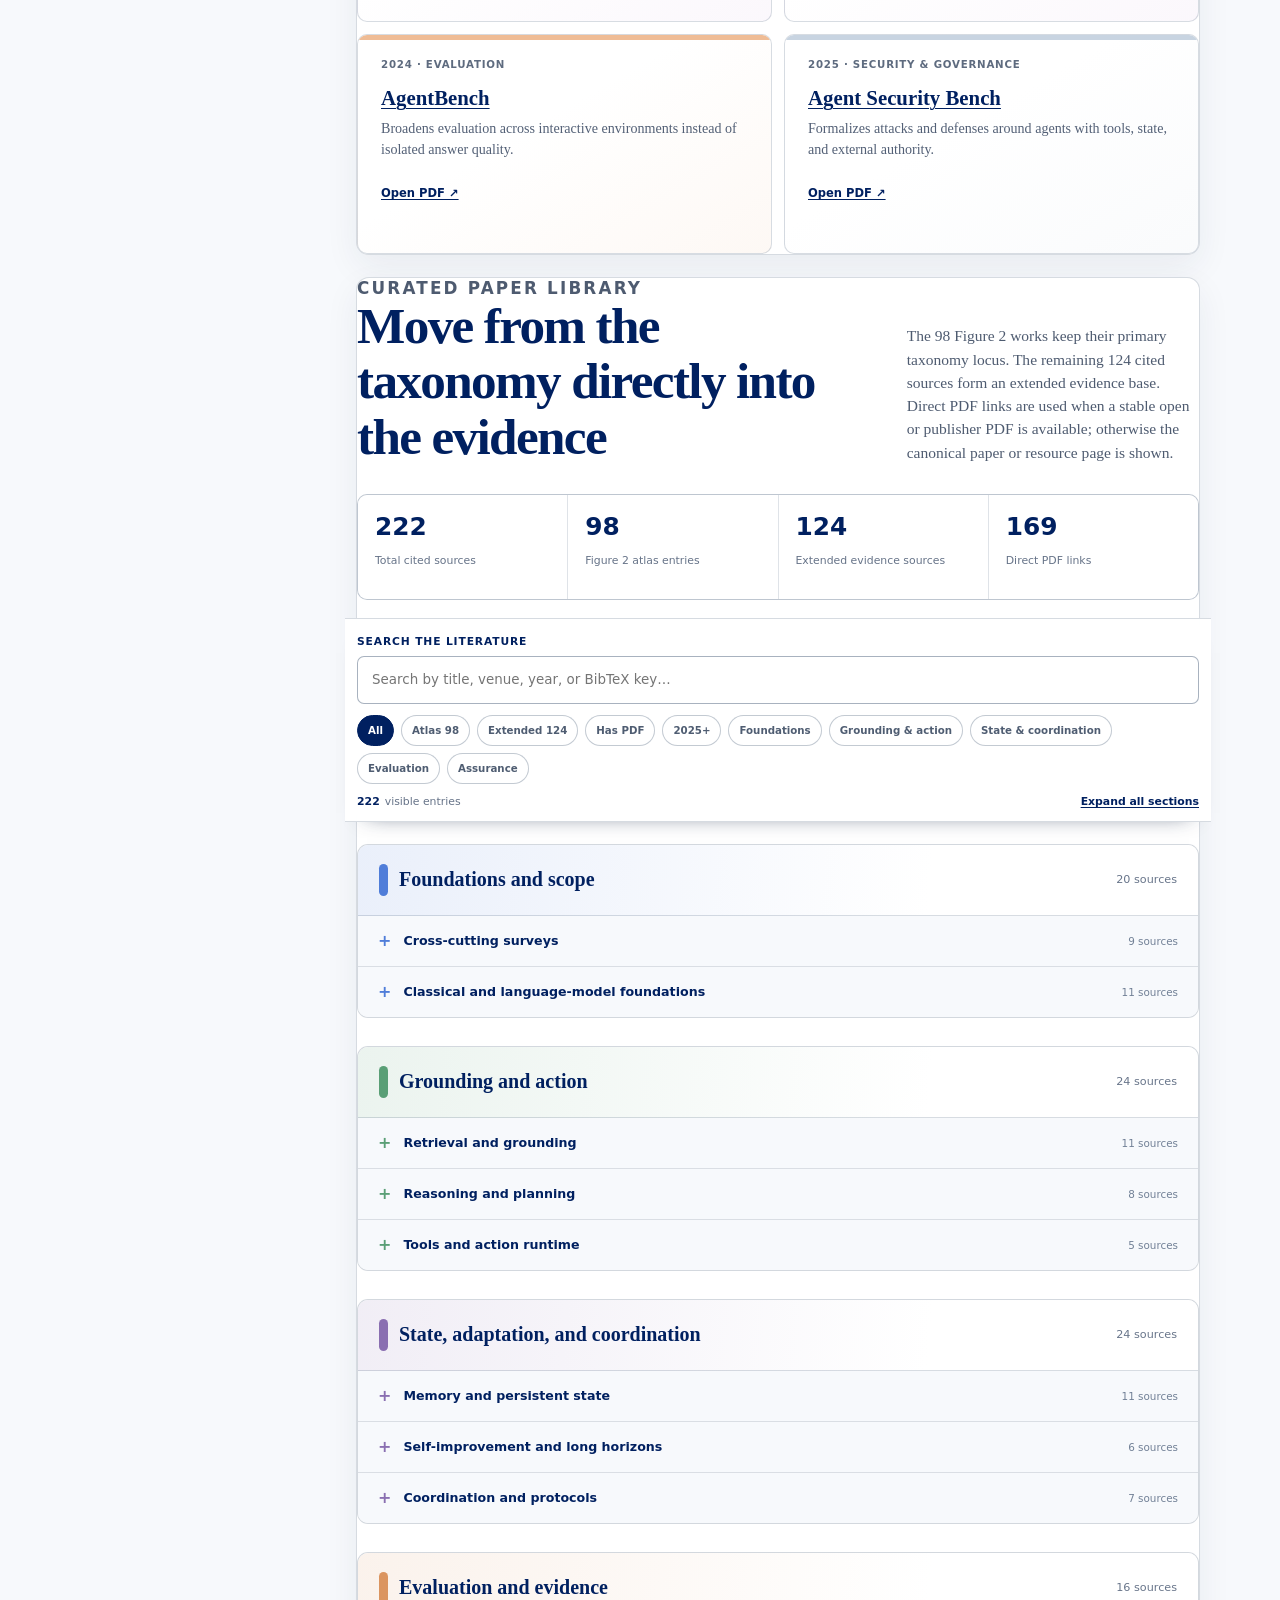
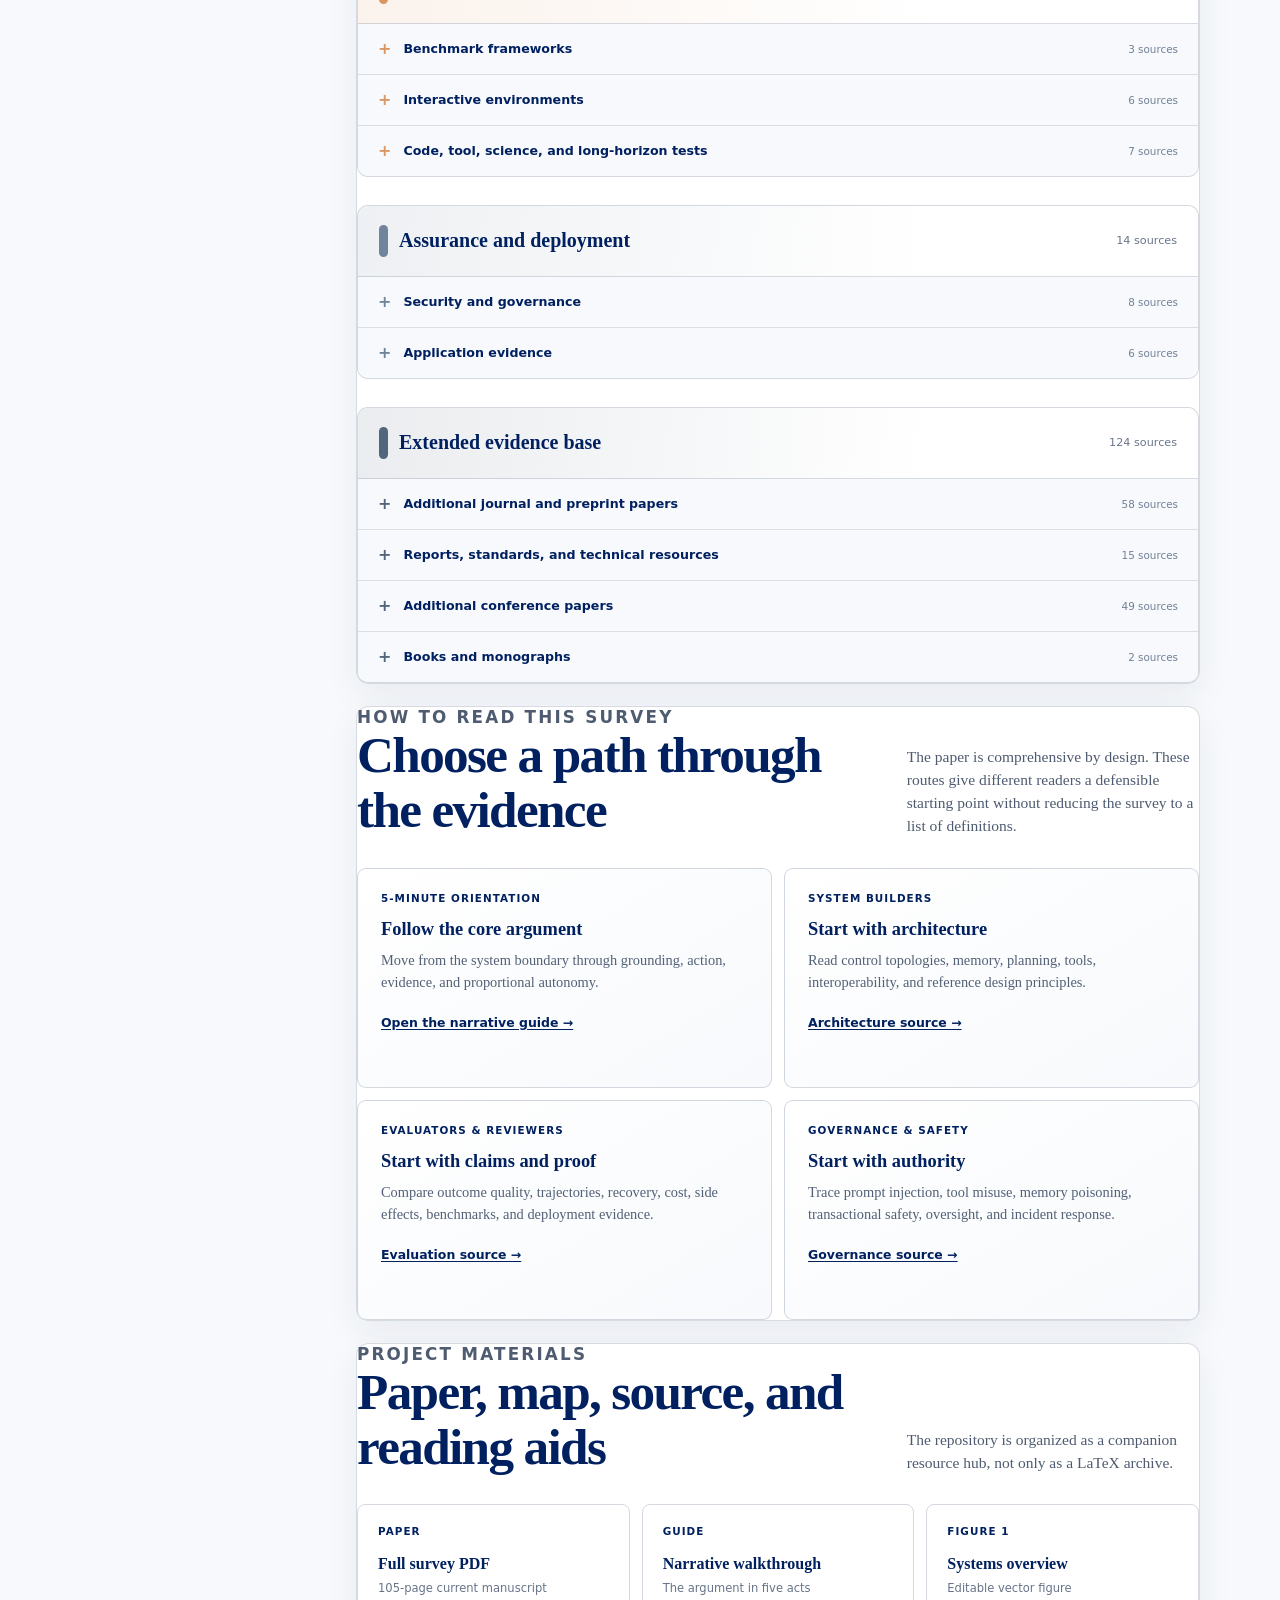
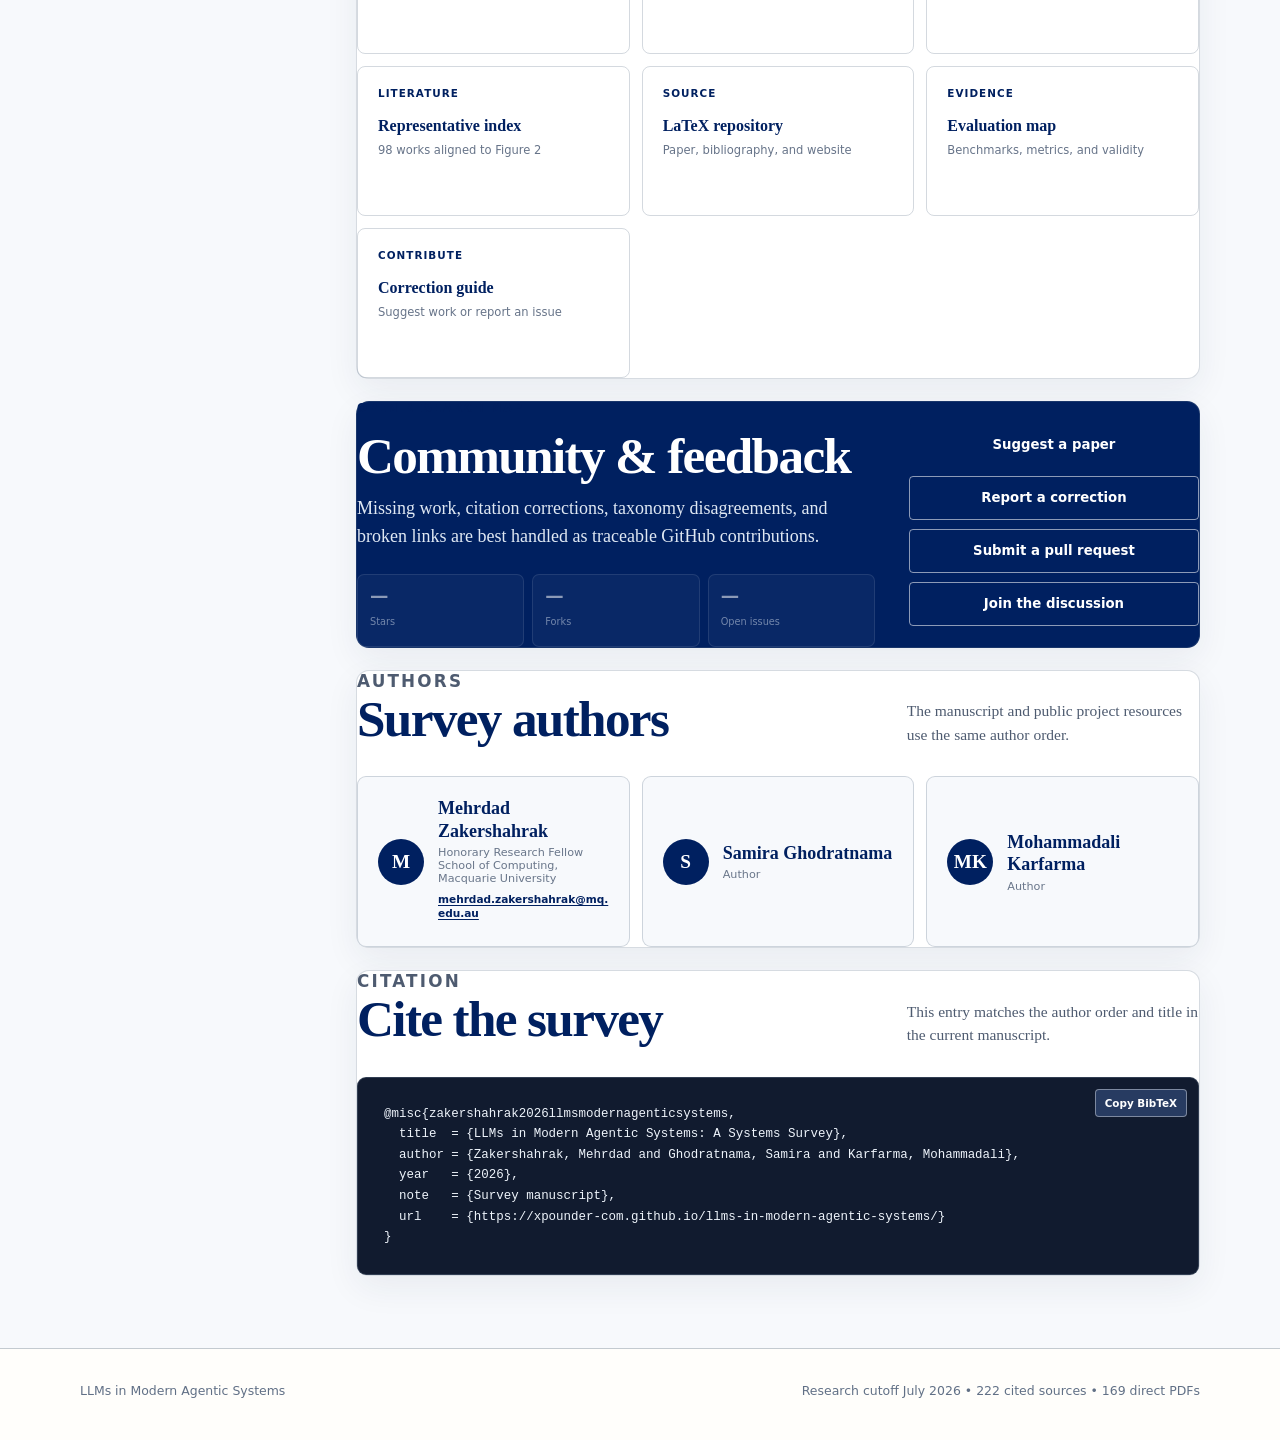
==== commit 1ef239d6: "Correct Mohammadali Karfarma attribution" ====
--- a/docs/index.html
+++ b/docs/index.html
@@ -4,7 +4,7 @@
     <meta charset="utf-8">
     <meta name="viewport" content="width=device-width, initial-scale=1">
     <meta name="description" content="The project hub for LLMs in Modern Agentic Systems: a 105-page systems survey with an operational taxonomy and a searchable library of 222 cited sources, including 169 direct PDF links.">
-    <meta name="author" content="Mehrdad Zakershahrak, Samira Ghodratnama, Ali Karfarma">
+    <meta name="author" content="Mehrdad Zakershahrak, Samira Ghodratnama, Mohammadali Karfarma">
     <meta property="og:title" content="LLMs in Modern Agentic Systems: A Systems Survey">
     <meta property="og:description" content="A systems view of how language models become evidence-aware, bounded, and governable actors in the world.">
     <meta property="og:type" content="website">
@@ -76,7 +76,7 @@
           <section class="hero panel" id="top">
             <p class="eyebrow">2026 comprehensive systems survey</p>
             <h1>LLMs in Modern<br>Agentic Systems</h1>
-            <p class="paper-authors">Mehrdad Zakershahrak · Samira Ghodratnama · Ali Karfarma</p>
+            <p class="paper-authors">Mehrdad Zakershahrak · Samira Ghodratnama · Mohammadali Karfarma</p>
             <p class="paper-affiliation"><strong>Mehrdad Zakershahrak</strong> · Honorary Research Fellow, School of Computing, Macquarie University</p>
             <p class="lede">A systems view of how language models become evidence-aware, bounded, and governable actors in the world.</p>
             <div class="actions">
@@ -329,7 +329,7 @@
             <div class="author-grid">
               <article class="author-card"><span aria-hidden="true">M</span><div><strong>Mehrdad Zakershahrak</strong><p>Honorary Research Fellow<br>School of Computing, Macquarie University</p><a href="mailto:mehrdad.zakershahrak@mq.edu.au">mehrdad.zakershahrak@mq.edu.au</a></div></article>
               <article class="author-card"><span aria-hidden="true">S</span><div><strong>Samira Ghodratnama</strong><p>Author</p></div></article>
-              <article class="author-card"><span aria-hidden="true">A</span><div><strong>Ali Karfarma</strong><p>Author</p></div></article>
+              <article class="author-card"><span aria-hidden="true">MK</span><div><strong>Mohammadali Karfarma</strong><p>Author</p></div></article>
             </div>
           </section>
 
@@ -345,7 +345,7 @@
               <button type="button" class="copy-button" data-copy-target="citation-code">Copy BibTeX</button>
               <pre id="citation-code"><code>@misc{zakershahrak2026llmsmodernagenticsystems,
   title  = {LLMs in Modern Agentic Systems: A Systems Survey},
-  author = {Zakershahrak, Mehrdad and Ghodratnama, Samira and Karfarma, Ali},
+  author = {Zakershahrak, Mehrdad and Ghodratnama, Samira and Karfarma, Mohammadali},
   year   = {2026},
   note   = {Survey manuscript},
   url    = {https://xpounder-com.github.io/llms-in-modern-agentic-systems/}
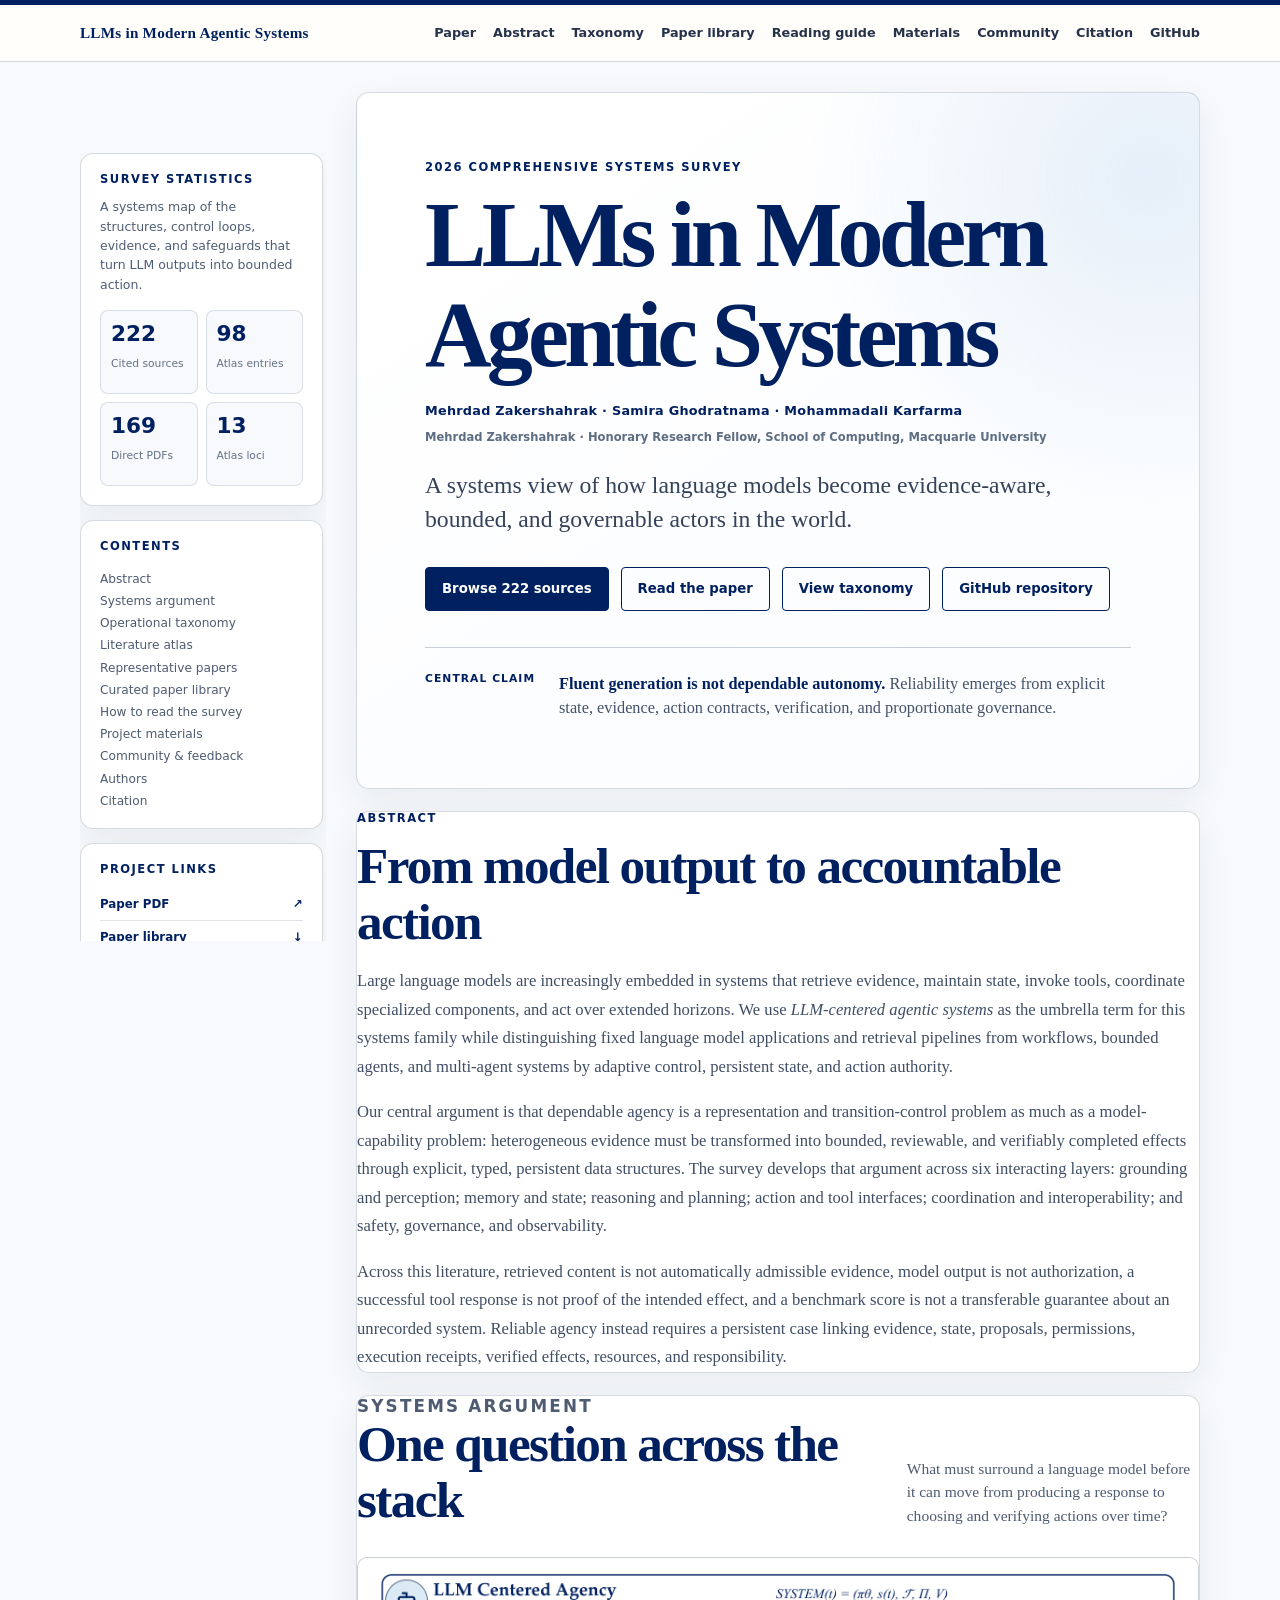
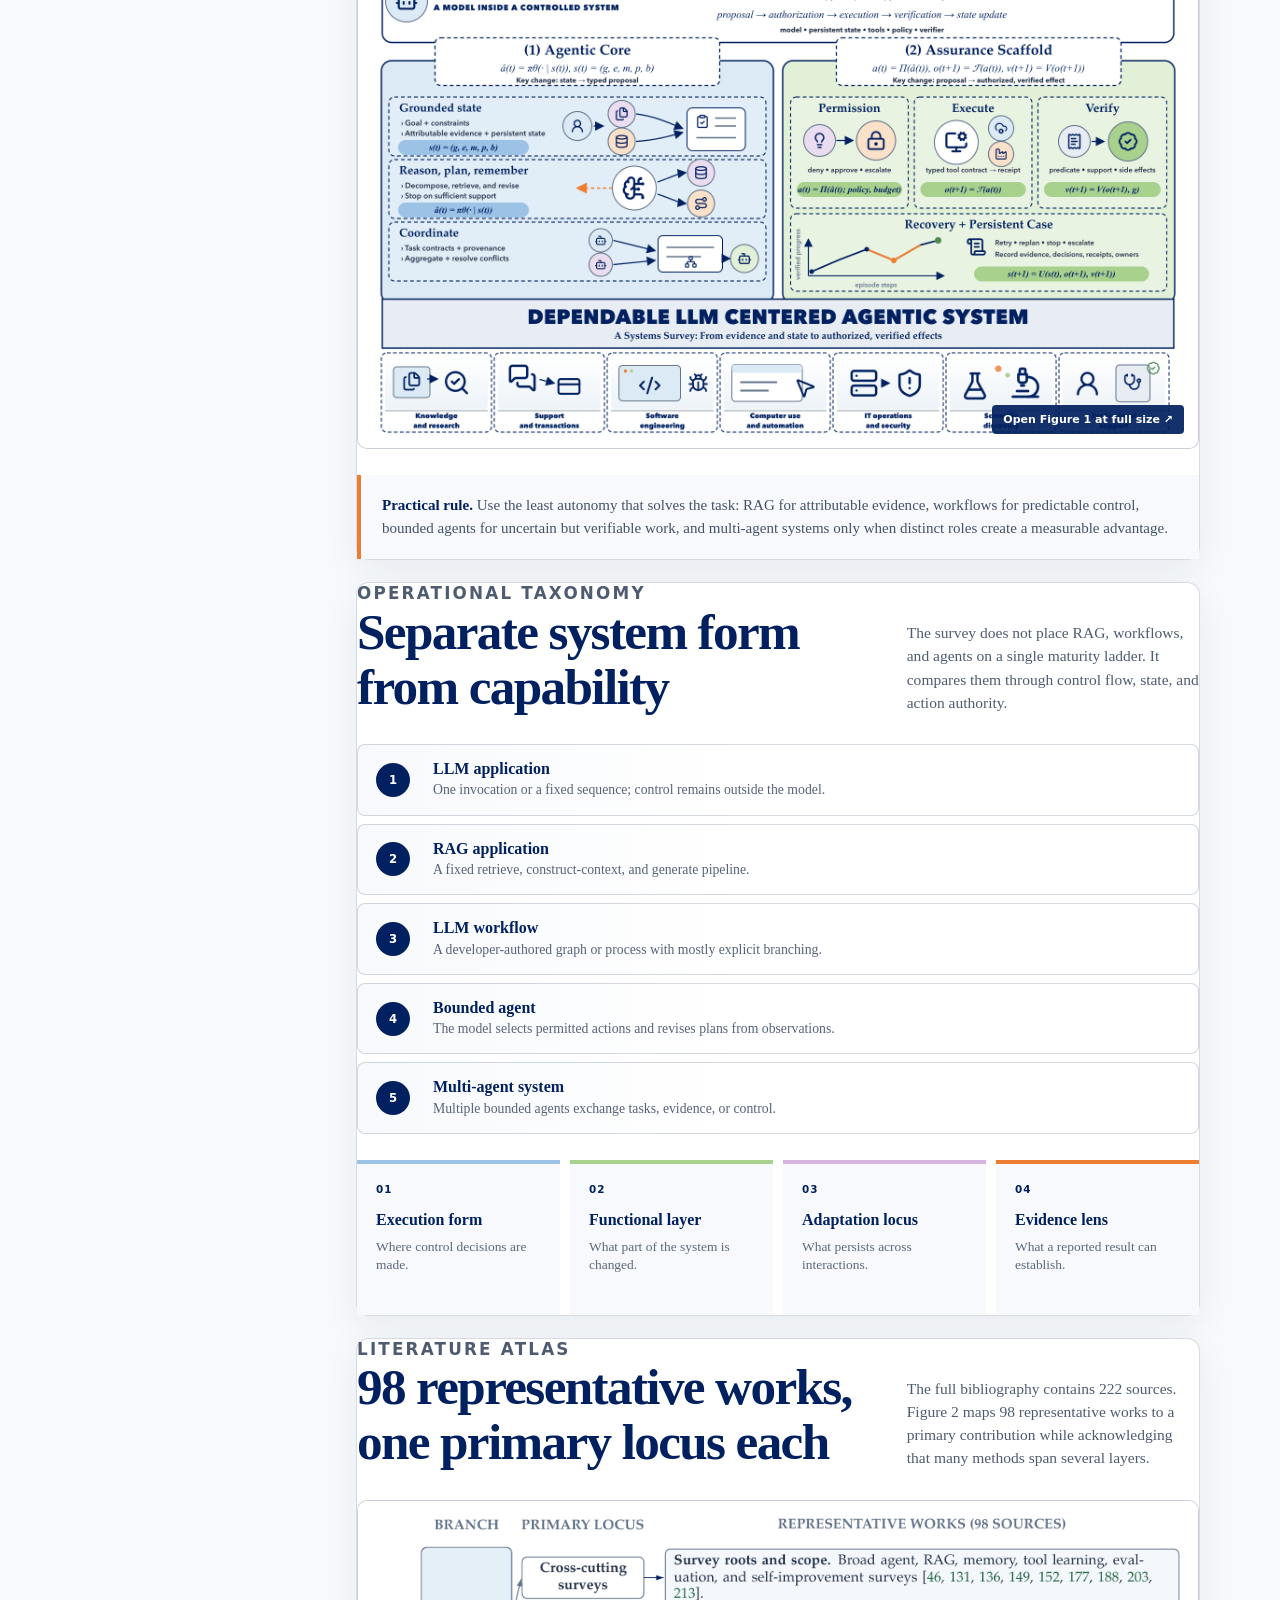
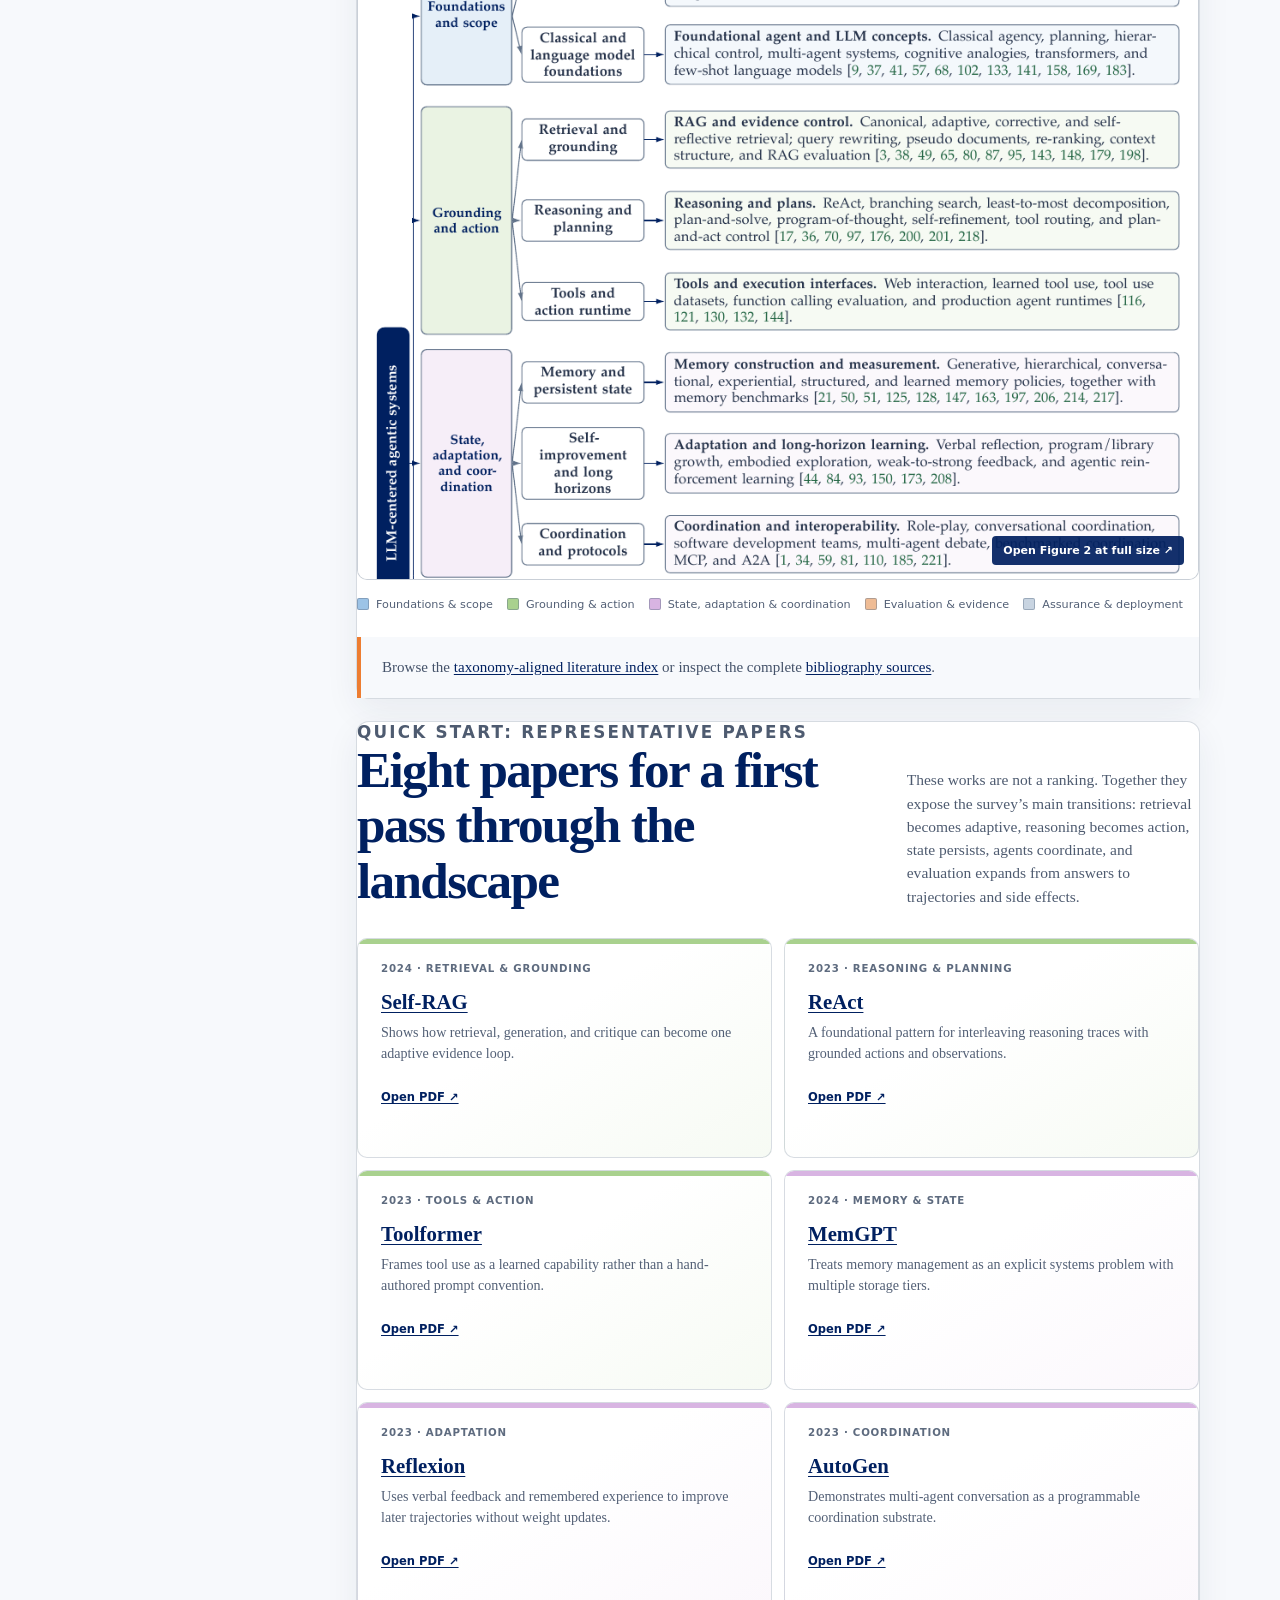
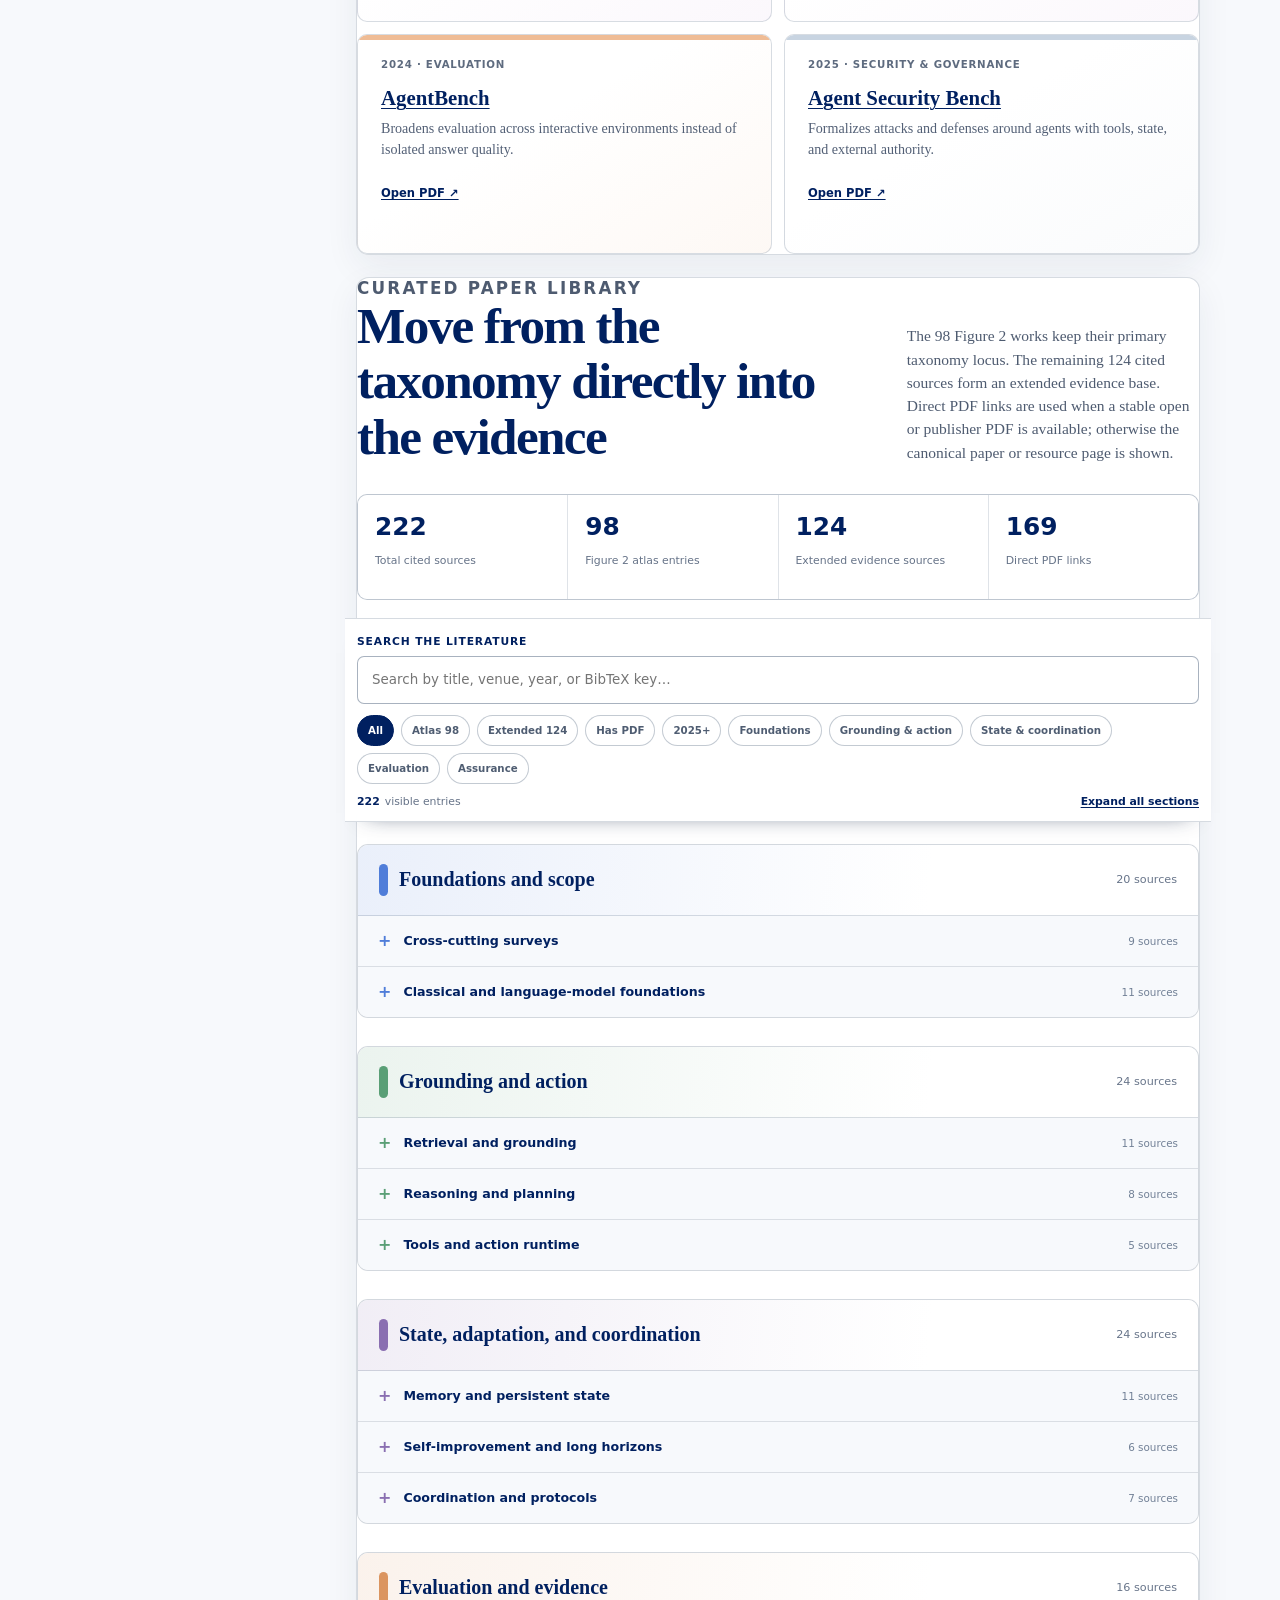
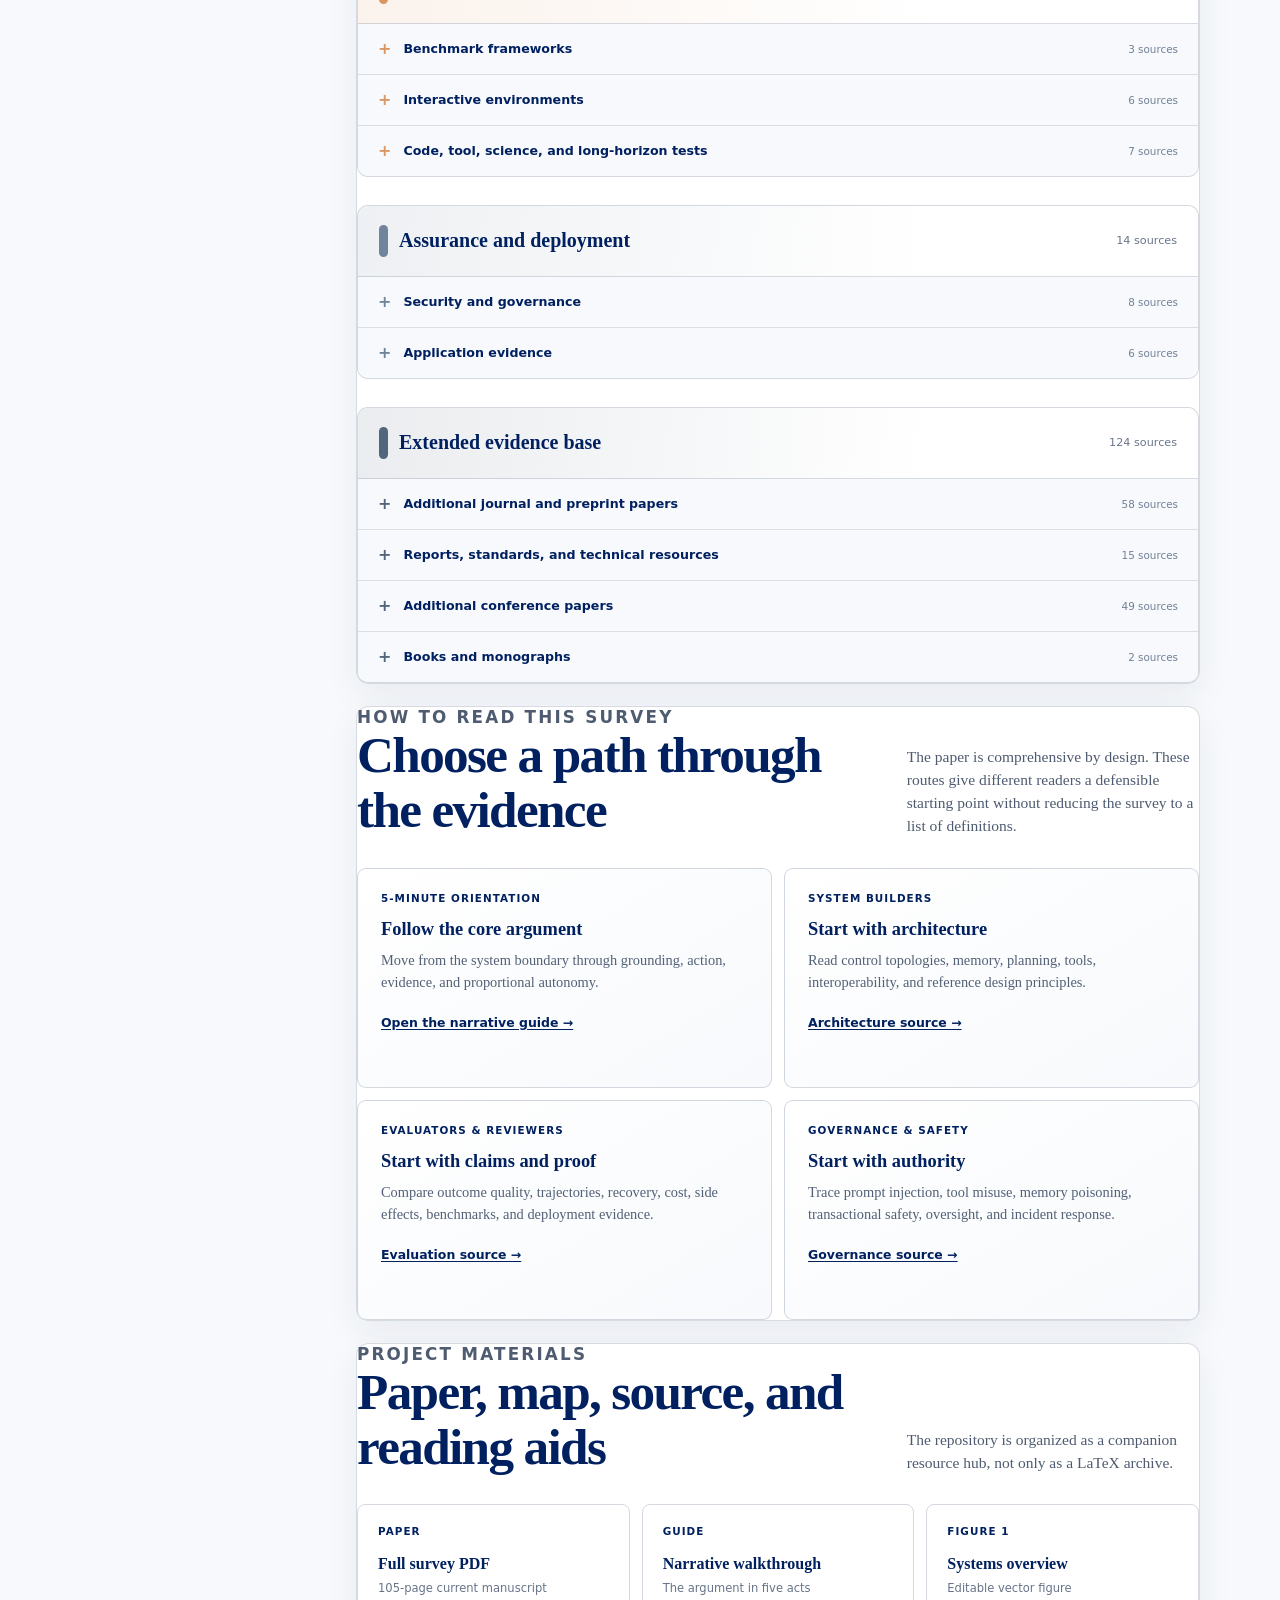
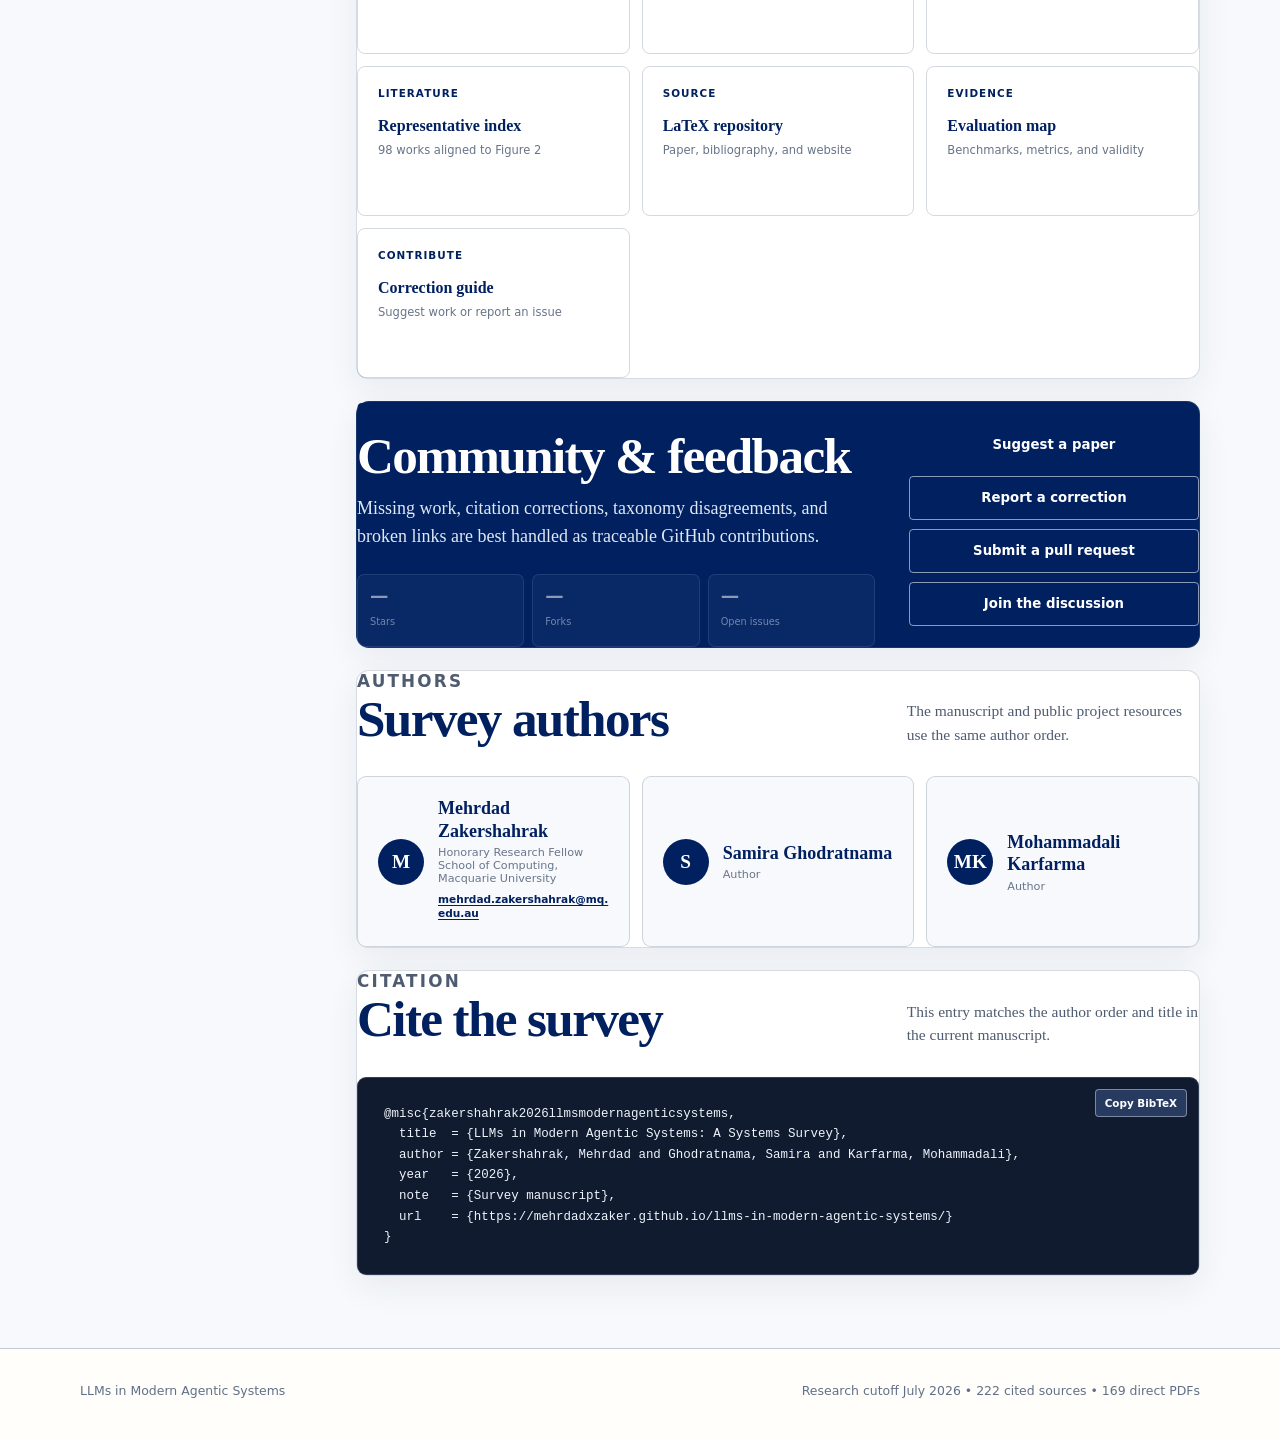
==== commit 7653d475: "Prepare paper and website links for personal ownership" ====
--- a/docs/index.html
+++ b/docs/index.html
@@ -8,9 +8,9 @@
     <meta property="og:title" content="LLMs in Modern Agentic Systems: A Systems Survey">
     <meta property="og:description" content="A systems view of how language models become evidence-aware, bounded, and governable actors in the world.">
     <meta property="og:type" content="website">
-    <meta property="og:url" content="https://xpounder-com.github.io/llms-in-modern-agentic-systems/">
+    <meta property="og:url" content="https://mehrdadxzaker.github.io/llms-in-modern-agentic-systems/">
     <title>LLMs in Modern Agentic Systems — A Systems Survey</title>
-    <link rel="canonical" href="https://xpounder-com.github.io/llms-in-modern-agentic-systems/">
+    <link rel="canonical" href="https://mehrdadxzaker.github.io/llms-in-modern-agentic-systems/">
     <link rel="icon" href="assets/favicon.svg" type="image/svg+xml">
     <link rel="stylesheet" href="assets/theme.css">
   </head>
@@ -29,7 +29,7 @@
           <a href="#materials">Materials</a>
           <a href="#community">Community</a>
           <a href="#citation">Citation</a>
-          <a href="https://github.com/Xpounder-com/llms-in-modern-agentic-systems">GitHub</a>
+          <a href="https://github.com/mehrdadxzaker/llms-in-modern-agentic-systems">GitHub</a>
         </nav>
       </div>
     </header>
@@ -67,7 +67,7 @@
             <p class="section-kicker">Project links</p>
             <a href="llms-in-modern-agentic-systems.pdf"><span>Paper PDF</span><span aria-hidden="true">↗</span></a>
             <a href="#library"><span>Paper library</span><span aria-hidden="true">↓</span></a>
-            <a href="https://github.com/Xpounder-com/llms-in-modern-agentic-systems"><span>GitHub repository</span><span aria-hidden="true">↗</span></a>
+            <a href="https://github.com/mehrdadxzaker/llms-in-modern-agentic-systems"><span>GitHub repository</span><span aria-hidden="true">↗</span></a>
             <a href="narrative/"><span>Narrative guide</span><span aria-hidden="true">→</span></a>
           </section>
         </aside>
@@ -83,7 +83,7 @@
               <a class="button" href="#library">Browse 222 sources</a>
               <a class="button secondary" href="llms-in-modern-agentic-systems.pdf">Read the paper</a>
               <a class="button secondary" href="#taxonomy">View taxonomy</a>
-              <a class="button secondary" href="https://github.com/Xpounder-com/llms-in-modern-agentic-systems">GitHub repository</a>
+              <a class="button secondary" href="https://github.com/mehrdadxzaker/llms-in-modern-agentic-systems">GitHub repository</a>
             </div>
             <div class="hero-claim">
               <span>Central claim</span>
@@ -158,7 +158,7 @@
               <span style="--key-color: #efbc95">Evaluation &amp; evidence</span>
               <span style="--key-color: #c8d4e1">Assurance &amp; deployment</span>
             </div>
-            <p class="panel-note">Browse the <a href="https://github.com/Xpounder-com/llms-in-modern-agentic-systems/blob/main/LITERATURE.md">taxonomy-aligned literature index</a> or inspect the complete <a href="https://github.com/Xpounder-com/llms-in-modern-agentic-systems/blob/main/refs.bib">bibliography sources</a>.</p>
+            <p class="panel-note">Browse the <a href="https://github.com/mehrdadxzaker/llms-in-modern-agentic-systems/blob/main/LITERATURE.md">taxonomy-aligned literature index</a> or inspect the complete <a href="https://github.com/mehrdadxzaker/llms-in-modern-agentic-systems/blob/main/refs.bib">bibliography sources</a>.</p>
           </section>
 
           <section class="panel" id="quick-start">
@@ -261,7 +261,7 @@
             </div>
 
             <div class="library-results" data-library-results></div>
-            <noscript><p class="panel-note">JavaScript powers search and filters. The complete taxonomy-aligned list remains available in <a href="https://github.com/Xpounder-com/llms-in-modern-agentic-systems/blob/main/LITERATURE.md">LITERATURE.md</a>.</p></noscript>
+            <noscript><p class="panel-note">JavaScript powers search and filters. The complete taxonomy-aligned list remains available in <a href="https://github.com/mehrdadxzaker/llms-in-modern-agentic-systems/blob/main/LITERATURE.md">LITERATURE.md</a>.</p></noscript>
           </section>
 
           <section class="panel" id="reading-guide">
@@ -274,9 +274,9 @@
             </div>
             <div class="reading-grid">
               <article><span>5-minute orientation</span><h3>Follow the core argument</h3><p>Move from the system boundary through grounding, action, evidence, and proportional autonomy.</p><a href="narrative/">Open the narrative guide →</a></article>
-              <article><span>System builders</span><h3>Start with architecture</h3><p>Read control topologies, memory, planning, tools, interoperability, and reference design principles.</p><a href="https://github.com/Xpounder-com/llms-in-modern-agentic-systems/blob/main/4-architecture.tex">Architecture source →</a></article>
-              <article><span>Evaluators &amp; reviewers</span><h3>Start with claims and proof</h3><p>Compare outcome quality, trajectories, recovery, cost, side effects, benchmarks, and deployment evidence.</p><a href="https://github.com/Xpounder-com/llms-in-modern-agentic-systems/blob/main/5-evaluating.tex">Evaluation source →</a></article>
-              <article><span>Governance &amp; safety</span><h3>Start with authority</h3><p>Trace prompt injection, tool misuse, memory poisoning, transactional safety, oversight, and incident response.</p><a href="https://github.com/Xpounder-com/llms-in-modern-agentic-systems/blob/main/6-safety-governance.tex">Governance source →</a></article>
+              <article><span>System builders</span><h3>Start with architecture</h3><p>Read control topologies, memory, planning, tools, interoperability, and reference design principles.</p><a href="https://github.com/mehrdadxzaker/llms-in-modern-agentic-systems/blob/main/4-architecture.tex">Architecture source →</a></article>
+              <article><span>Evaluators &amp; reviewers</span><h3>Start with claims and proof</h3><p>Compare outcome quality, trajectories, recovery, cost, side effects, benchmarks, and deployment evidence.</p><a href="https://github.com/mehrdadxzaker/llms-in-modern-agentic-systems/blob/main/5-evaluating.tex">Evaluation source →</a></article>
+              <article><span>Governance &amp; safety</span><h3>Start with authority</h3><p>Trace prompt injection, tool misuse, memory poisoning, transactional safety, oversight, and incident response.</p><a href="https://github.com/mehrdadxzaker/llms-in-modern-agentic-systems/blob/main/6-safety-governance.tex">Governance source →</a></article>
             </div>
           </section>
 
@@ -292,10 +292,10 @@
               <a href="llms-in-modern-agentic-systems.pdf"><span>Paper</span><strong>Full survey PDF</strong><small>105-page current manuscript</small></a>
               <a href="narrative/"><span>Guide</span><strong>Narrative walkthrough</strong><small>The argument in five acts</small></a>
               <a href="assets/systems-overview.svg"><span>Figure 1</span><strong>Systems overview</strong><small>Editable vector figure</small></a>
-              <a href="https://github.com/Xpounder-com/llms-in-modern-agentic-systems/blob/main/LITERATURE.md"><span>Literature</span><strong>Representative index</strong><small>98 works aligned to Figure 2</small></a>
-              <a href="https://github.com/Xpounder-com/llms-in-modern-agentic-systems"><span>Source</span><strong>LaTeX repository</strong><small>Paper, bibliography, and website</small></a>
-              <a href="https://github.com/Xpounder-com/llms-in-modern-agentic-systems/blob/main/5-evaluating.tex"><span>Evidence</span><strong>Evaluation map</strong><small>Benchmarks, metrics, and validity</small></a>
-              <a href="https://github.com/Xpounder-com/llms-in-modern-agentic-systems/blob/main/CONTRIBUTING.md"><span>Contribute</span><strong>Correction guide</strong><small>Suggest work or report an issue</small></a>
+              <a href="https://github.com/mehrdadxzaker/llms-in-modern-agentic-systems/blob/main/LITERATURE.md"><span>Literature</span><strong>Representative index</strong><small>98 works aligned to Figure 2</small></a>
+              <a href="https://github.com/mehrdadxzaker/llms-in-modern-agentic-systems"><span>Source</span><strong>LaTeX repository</strong><small>Paper, bibliography, and website</small></a>
+              <a href="https://github.com/mehrdadxzaker/llms-in-modern-agentic-systems/blob/main/5-evaluating.tex"><span>Evidence</span><strong>Evaluation map</strong><small>Benchmarks, metrics, and validity</small></a>
+              <a href="https://github.com/mehrdadxzaker/llms-in-modern-agentic-systems/blob/main/CONTRIBUTING.md"><span>Contribute</span><strong>Correction guide</strong><small>Suggest work or report an issue</small></a>
             </div>
           </section>
 
@@ -311,10 +311,10 @@
               </div>
             </div>
             <div class="community-actions">
-              <a class="button" href="https://github.com/Xpounder-com/llms-in-modern-agentic-systems/issues/new?template=literature-suggestion.yml">Suggest a paper</a>
-              <a class="button secondary light" href="https://github.com/Xpounder-com/llms-in-modern-agentic-systems/issues/new?template=correction.yml">Report a correction</a>
-              <a class="button secondary light" href="https://github.com/Xpounder-com/llms-in-modern-agentic-systems/pulls">Submit a pull request</a>
-              <a class="button secondary light" href="https://github.com/Xpounder-com/llms-in-modern-agentic-systems/issues">Join the discussion</a>
+              <a class="button" href="https://github.com/mehrdadxzaker/llms-in-modern-agentic-systems/issues/new?template=literature-suggestion.yml">Suggest a paper</a>
+              <a class="button secondary light" href="https://github.com/mehrdadxzaker/llms-in-modern-agentic-systems/issues/new?template=correction.yml">Report a correction</a>
+              <a class="button secondary light" href="https://github.com/mehrdadxzaker/llms-in-modern-agentic-systems/pulls">Submit a pull request</a>
+              <a class="button secondary light" href="https://github.com/mehrdadxzaker/llms-in-modern-agentic-systems/issues">Join the discussion</a>
             </div>
           </section>
 
@@ -348,7 +348,7 @@
   author = {Zakershahrak, Mehrdad and Ghodratnama, Samira and Karfarma, Mohammadali},
   year   = {2026},
   note   = {Survey manuscript},
-  url    = {https://xpounder-com.github.io/llms-in-modern-agentic-systems/}
+  url    = {https://mehrdadxzaker.github.io/llms-in-modern-agentic-systems/}
 }</code></pre>
             </div>
           </section>
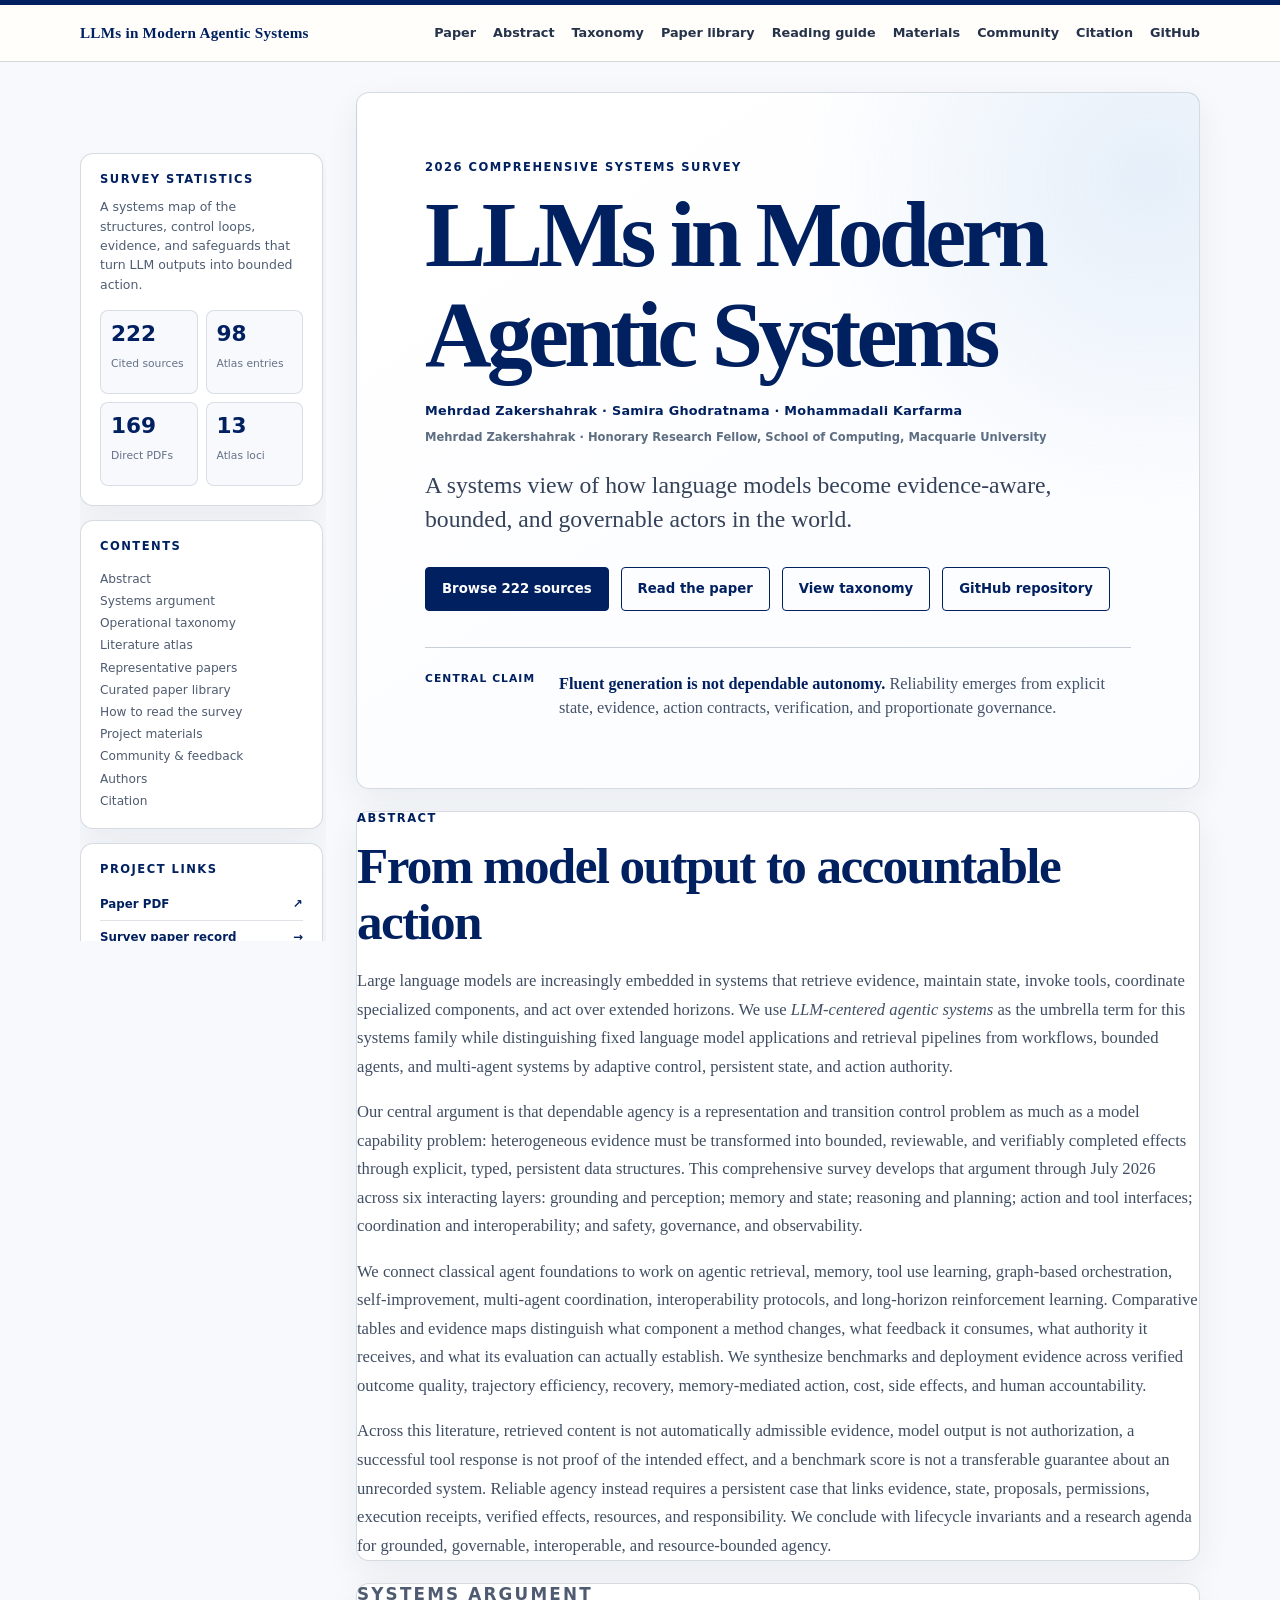
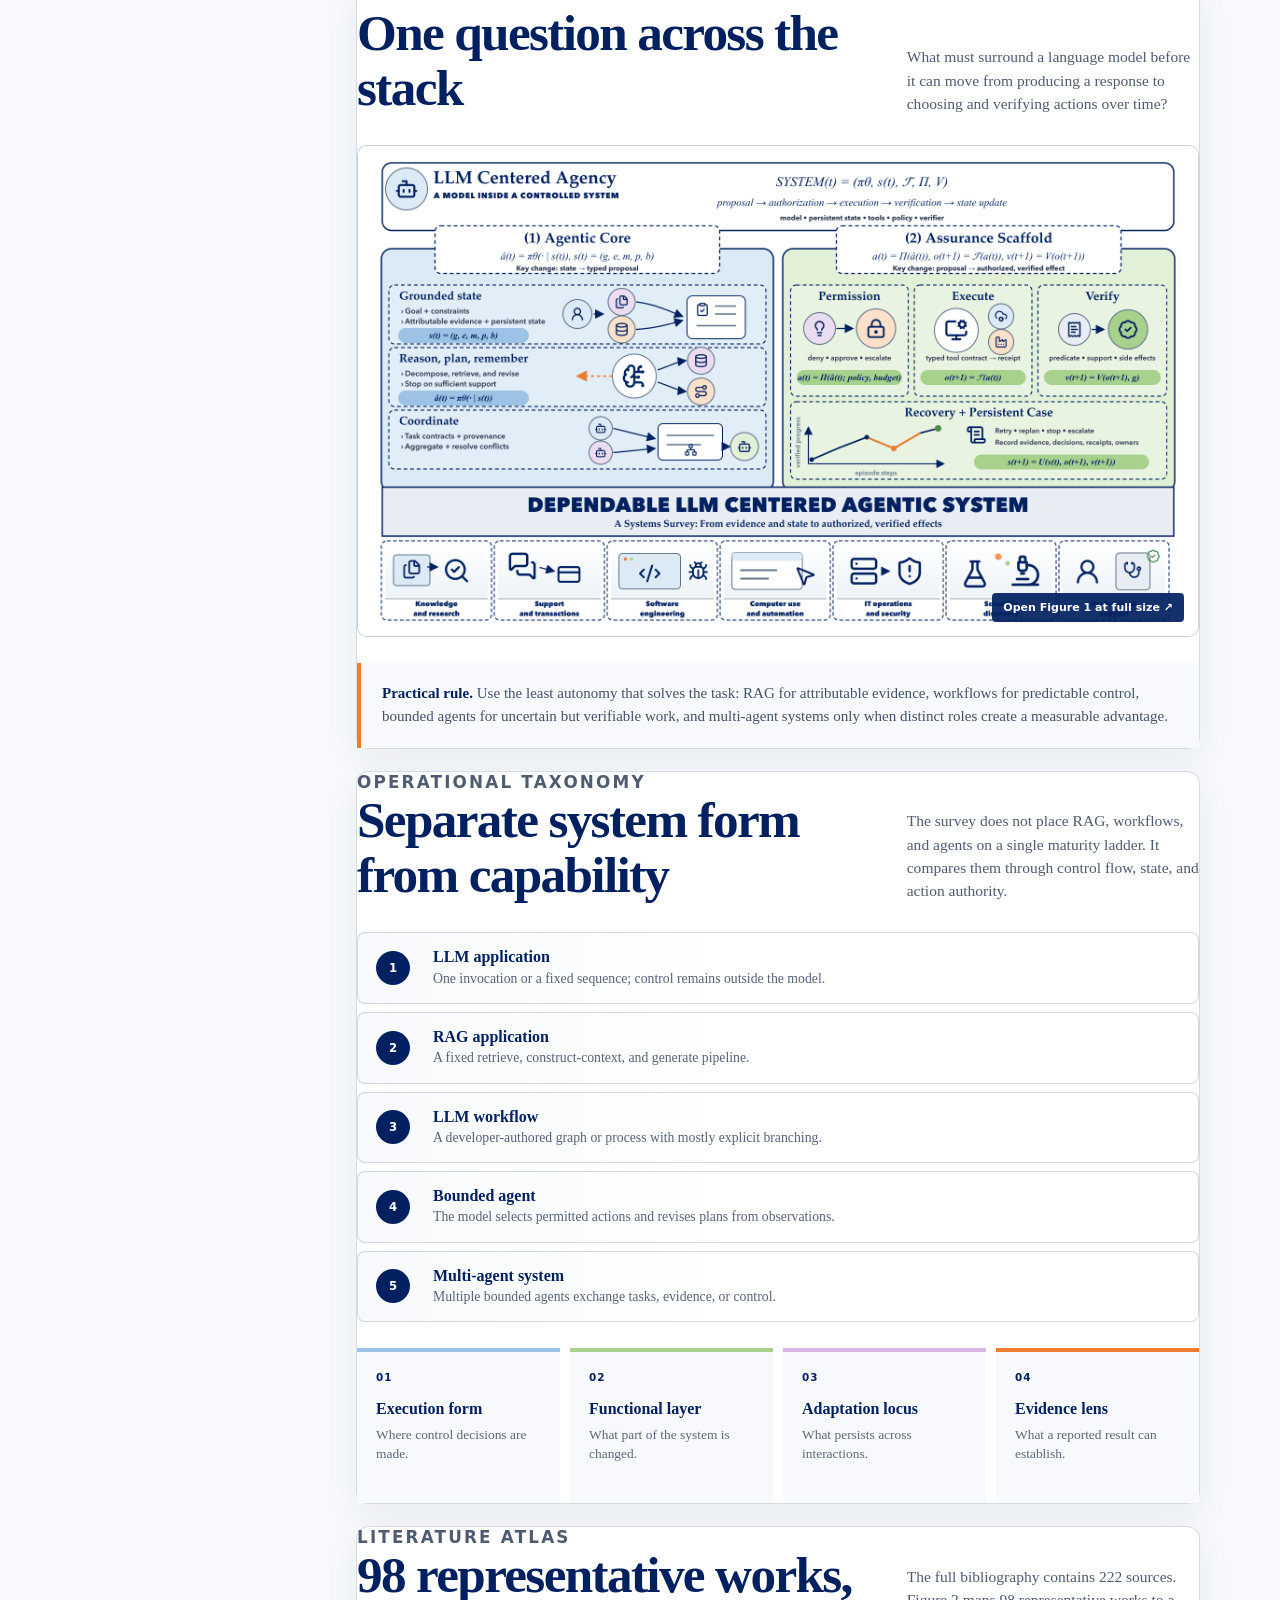
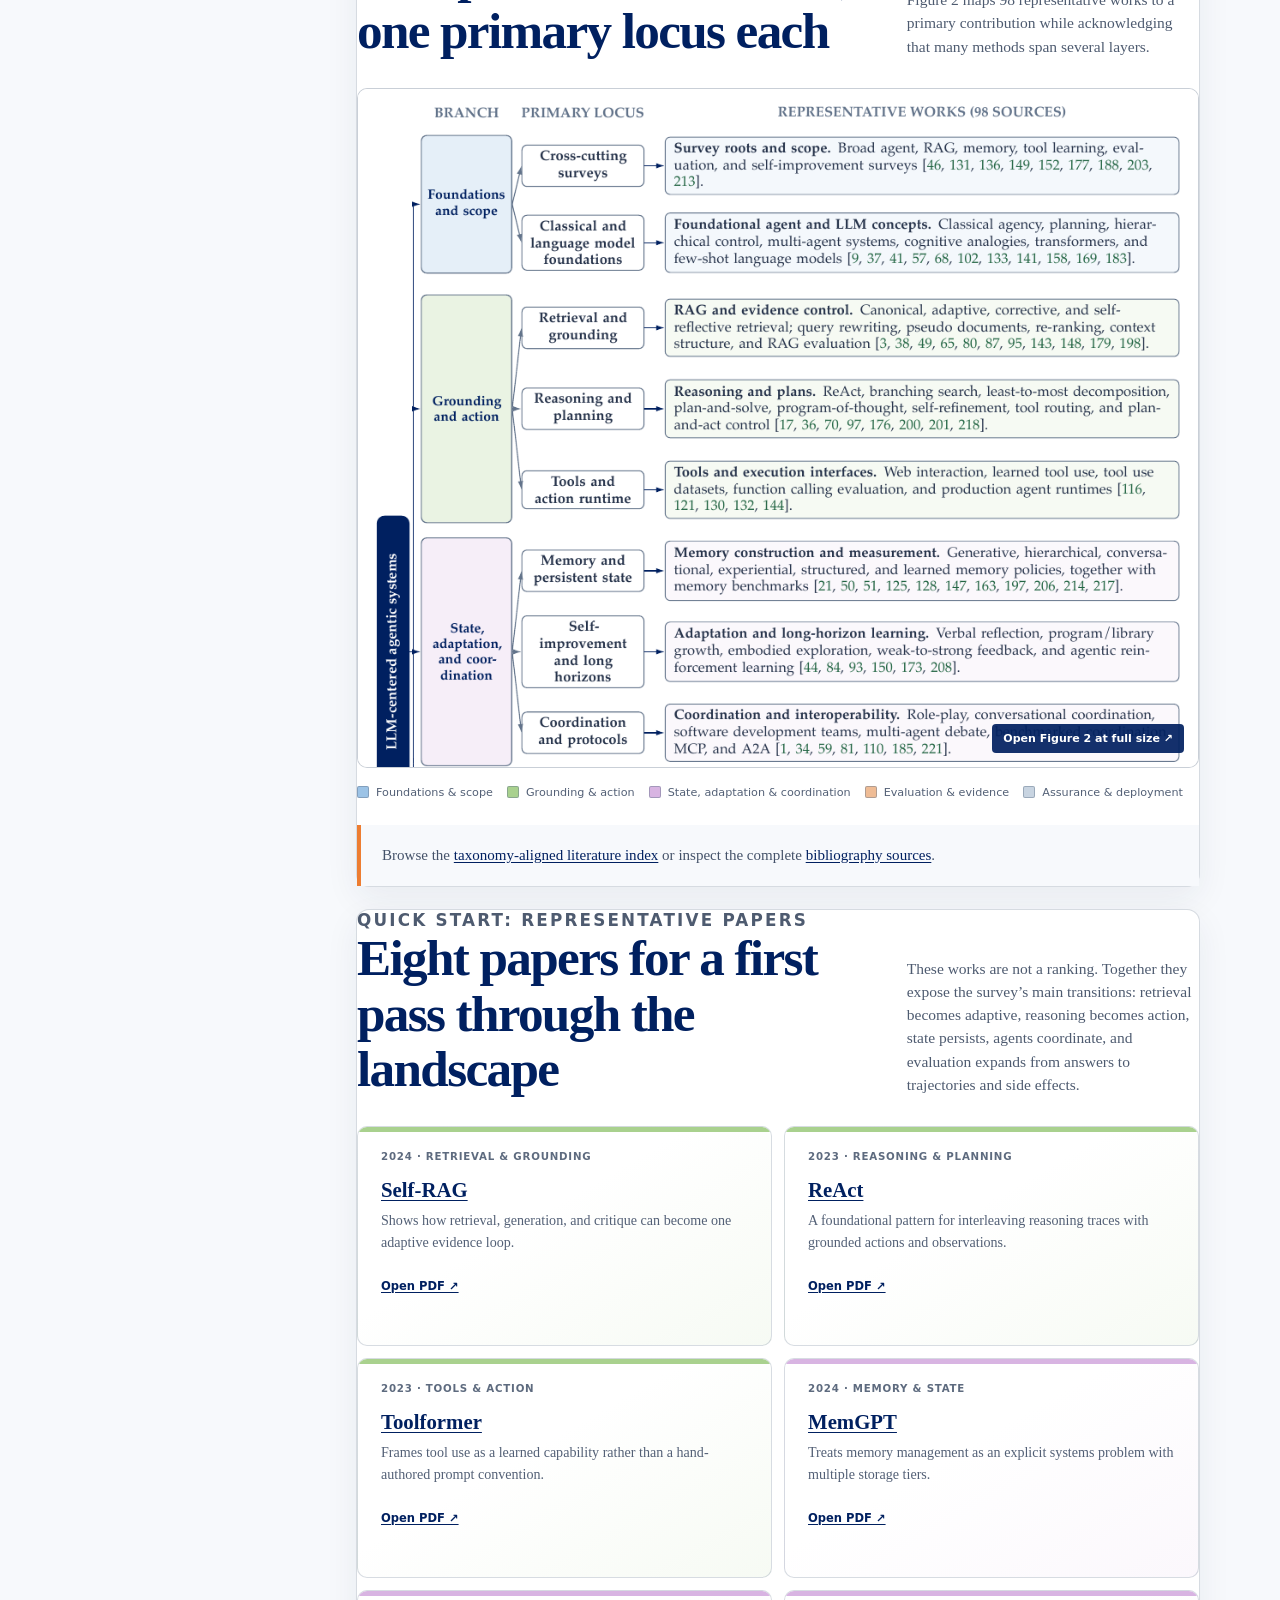
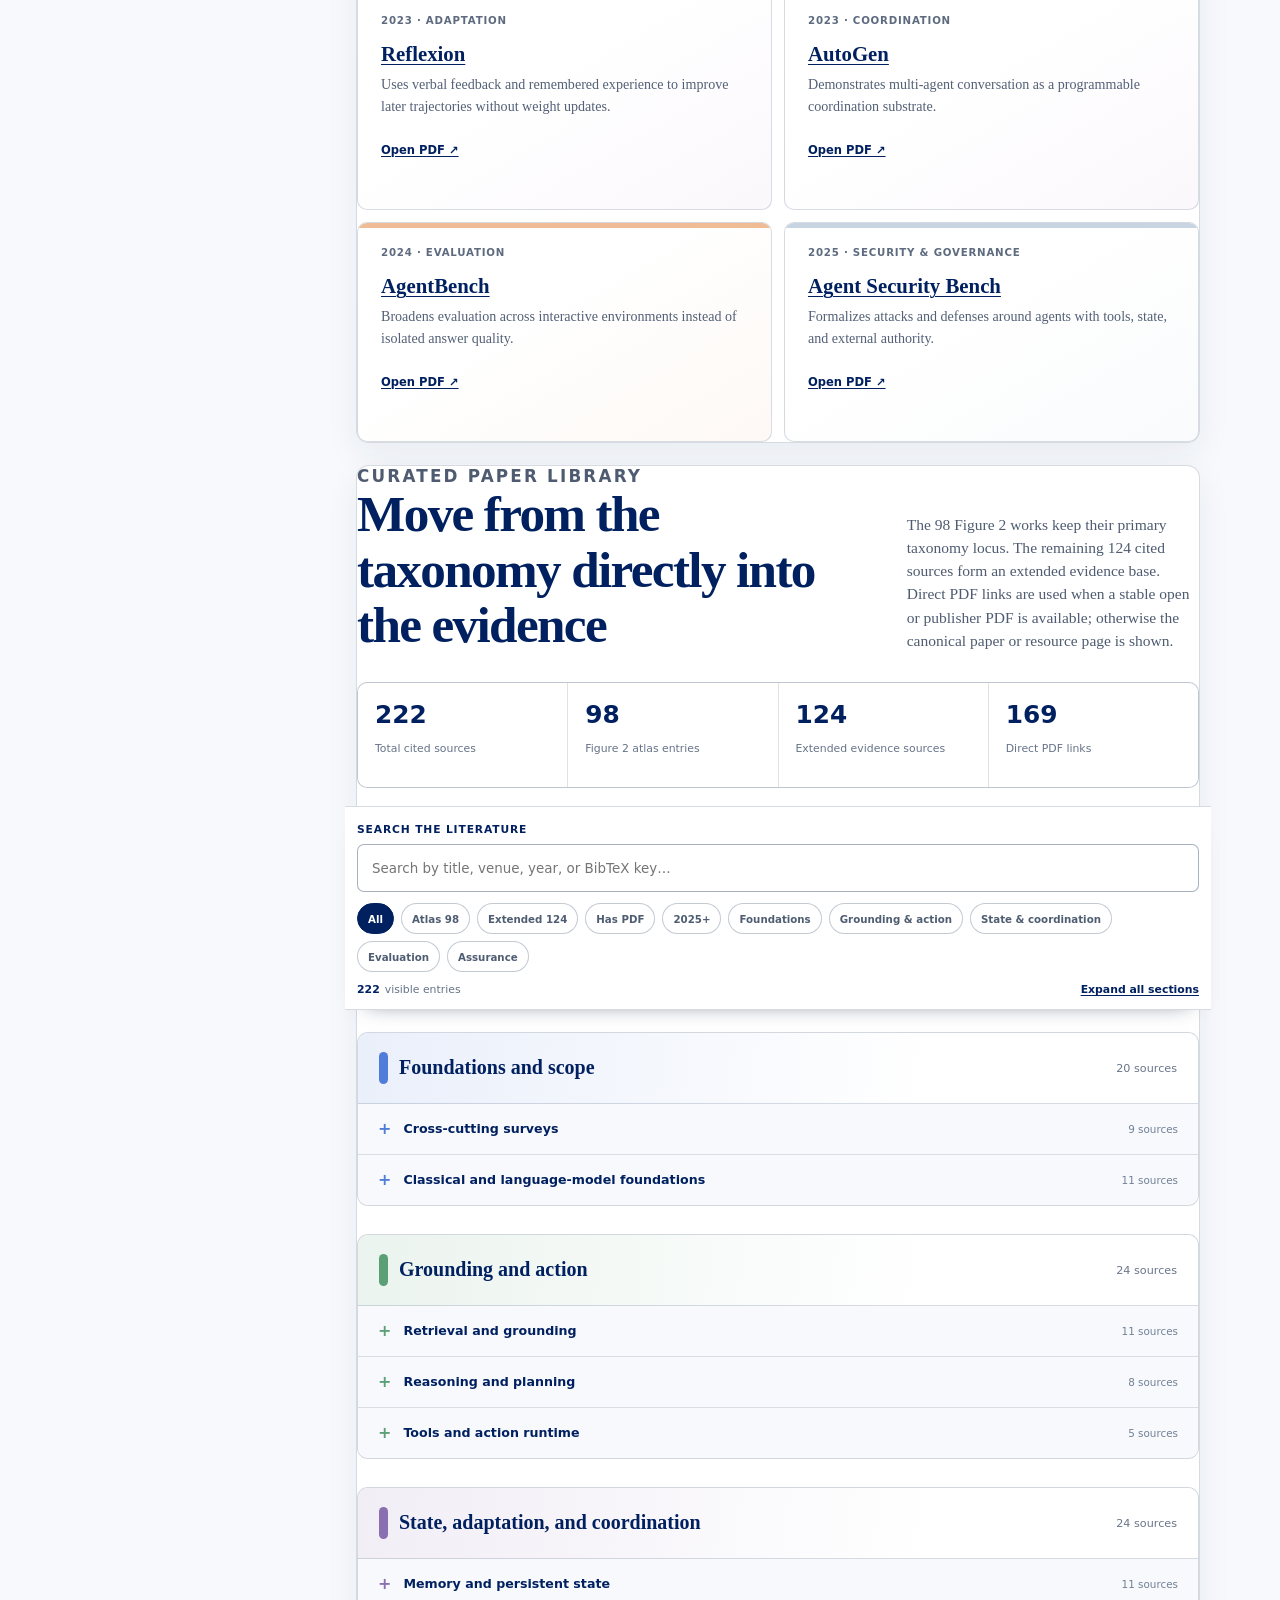
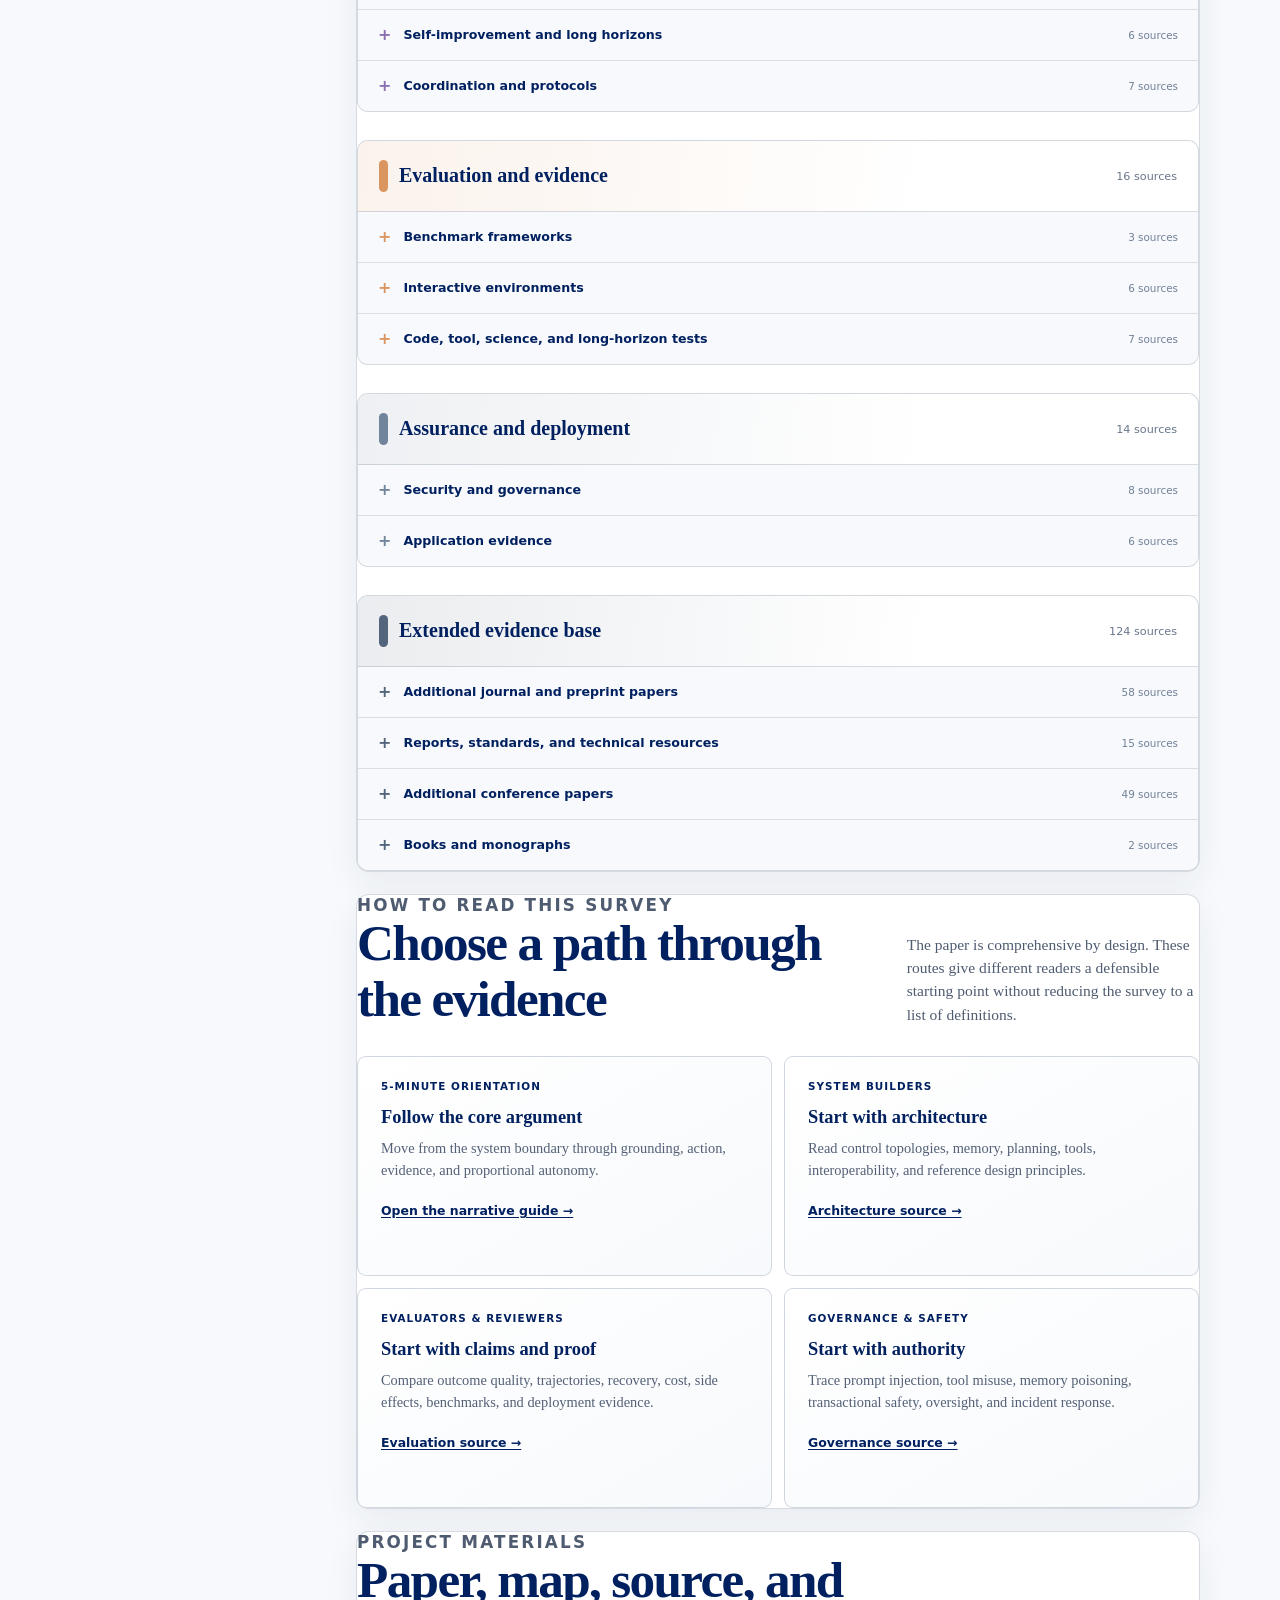
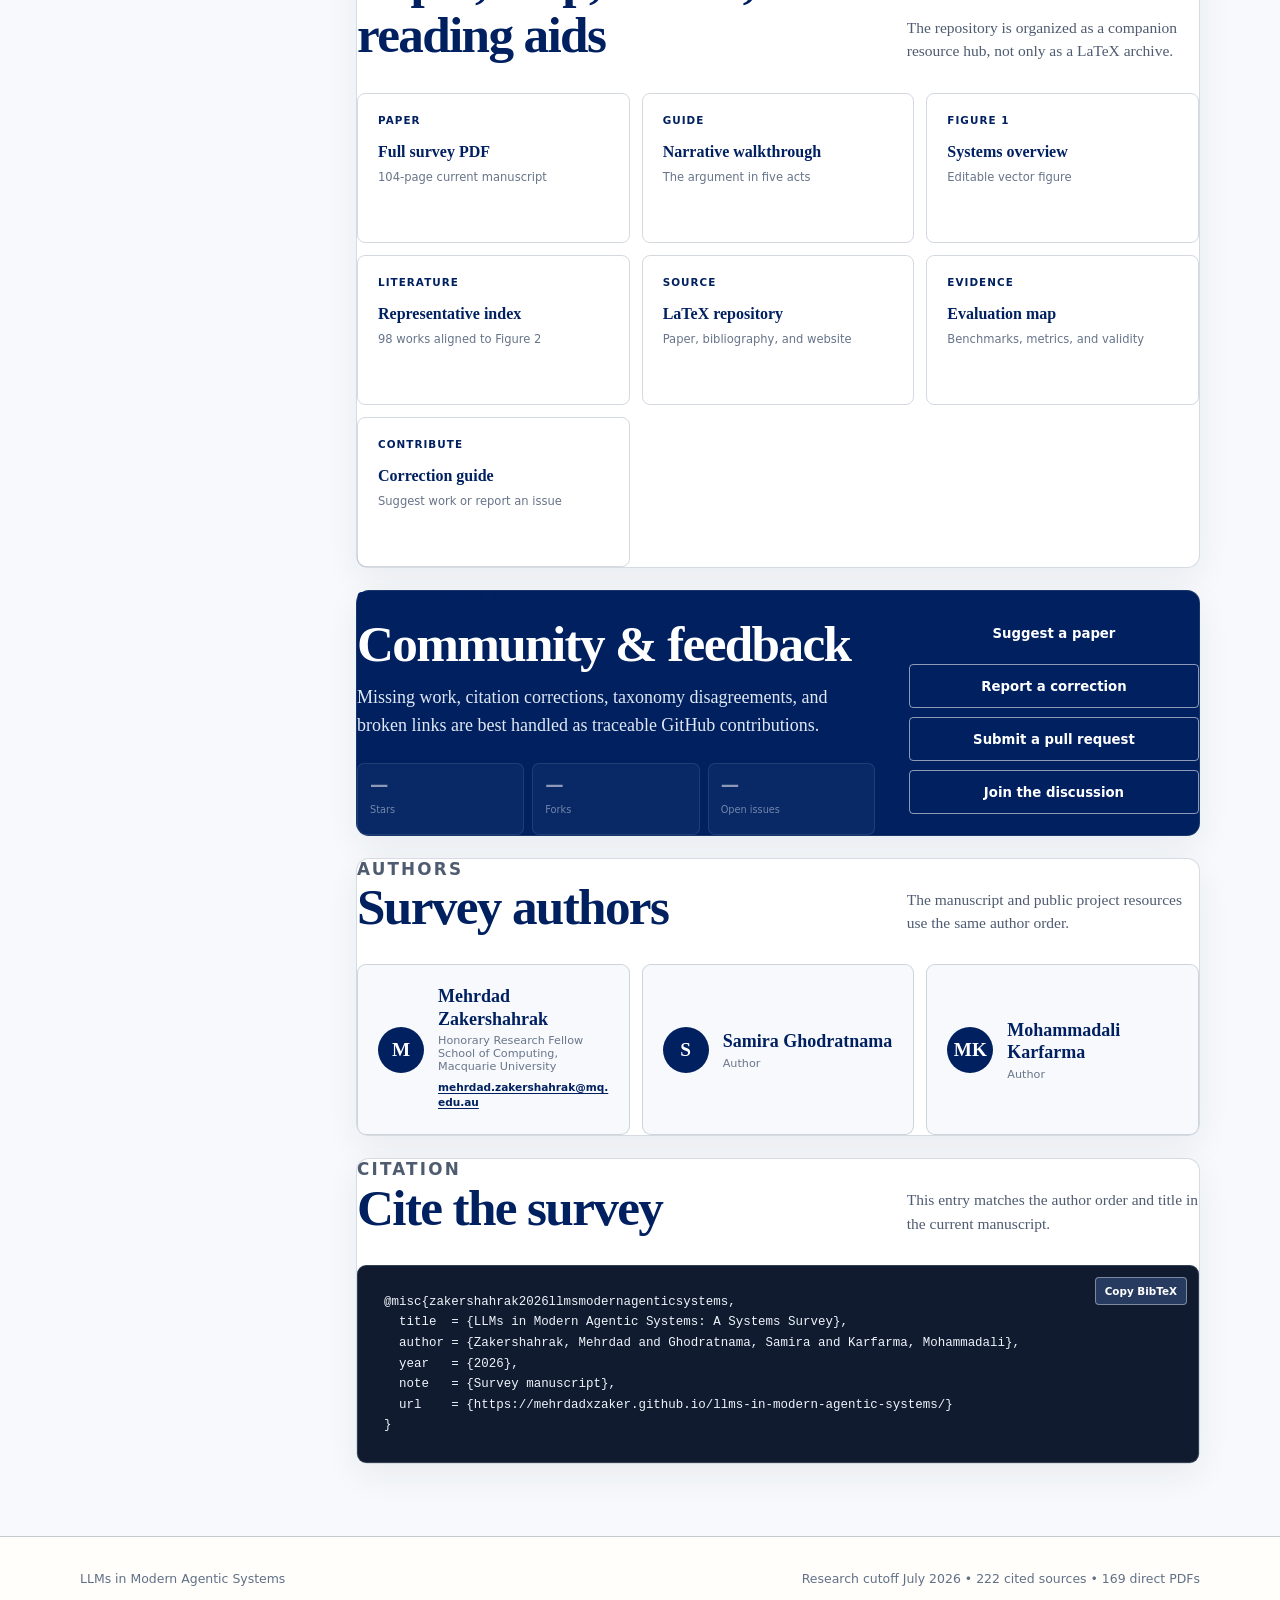
==== commit ae4eef9e: "Publish scholarly records for the survey and structured-state paper" ====
--- a/docs/index.html
+++ b/docs/index.html
@@ -3,8 +3,14 @@
   <head>
     <meta charset="utf-8">
     <meta name="viewport" content="width=device-width, initial-scale=1">
-    <meta name="description" content="The project hub for LLMs in Modern Agentic Systems: a 105-page systems survey with an operational taxonomy and a searchable library of 222 cited sources, including 169 direct PDF links.">
+    <meta name="description" content="The project hub for LLMs in Modern Agentic Systems: a 104-page systems survey with an operational taxonomy and a searchable library of 222 cited sources, including 169 direct PDF links.">
     <meta name="author" content="Mehrdad Zakershahrak, Samira Ghodratnama, Mohammadali Karfarma">
+    <meta name="citation_title" content="LLMs in Modern Agentic Systems: A Systems Survey">
+    <meta name="citation_author" content="Mehrdad Zakershahrak">
+    <meta name="citation_author" content="Samira Ghodratnama">
+    <meta name="citation_author" content="Mohammadali Karfarma">
+    <meta name="citation_publication_date" content="2026">
+    <meta name="citation_pdf_url" content="https://mehrdadxzaker.github.io/llms-in-modern-agentic-systems/llms-in-modern-agentic-systems.pdf">
     <meta property="og:title" content="LLMs in Modern Agentic Systems: A Systems Survey">
     <meta property="og:description" content="A systems view of how language models become evidence-aware, bounded, and governable actors in the world.">
     <meta property="og:type" content="website">
@@ -66,9 +72,11 @@
           <section class="sidebar-card project-links">
             <p class="section-kicker">Project links</p>
             <a href="llms-in-modern-agentic-systems.pdf"><span>Paper PDF</span><span aria-hidden="true">↗</span></a>
+            <a href="survey/"><span>Survey paper record</span><span aria-hidden="true">→</span></a>
             <a href="#library"><span>Paper library</span><span aria-hidden="true">↓</span></a>
             <a href="https://github.com/mehrdadxzaker/llms-in-modern-agentic-systems"><span>GitHub repository</span><span aria-hidden="true">↗</span></a>
             <a href="narrative/"><span>Narrative guide</span><span aria-hidden="true">→</span></a>
+            <a href="structured-state/"><span>Structured-state paper</span><span aria-hidden="true">→</span></a>
           </section>
         </aside>
 
@@ -95,8 +103,9 @@
             <p class="section-kicker">Abstract</p>
             <h2>From model output to accountable action</h2>
             <p>Large language models are increasingly embedded in systems that retrieve evidence, maintain state, invoke tools, coordinate specialized components, and act over extended horizons. We use <em>LLM-centered agentic systems</em> as the umbrella term for this systems family while distinguishing fixed language model applications and retrieval pipelines from workflows, bounded agents, and multi-agent systems by adaptive control, persistent state, and action authority.</p>
-            <p>Our central argument is that dependable agency is a representation and transition-control problem as much as a model-capability problem: heterogeneous evidence must be transformed into bounded, reviewable, and verifiably completed effects through explicit, typed, persistent data structures. The survey develops that argument across six interacting layers: grounding and perception; memory and state; reasoning and planning; action and tool interfaces; coordination and interoperability; and safety, governance, and observability.</p>
-            <p>Across this literature, retrieved content is not automatically admissible evidence, model output is not authorization, a successful tool response is not proof of the intended effect, and a benchmark score is not a transferable guarantee about an unrecorded system. Reliable agency instead requires a persistent case linking evidence, state, proposals, permissions, execution receipts, verified effects, resources, and responsibility.</p>
+            <p>Our central argument is that dependable agency is a representation and transition control problem as much as a model capability problem: heterogeneous evidence must be transformed into bounded, reviewable, and verifiably completed effects through explicit, typed, persistent data structures. This comprehensive survey develops that argument through July 2026 across six interacting layers: grounding and perception; memory and state; reasoning and planning; action and tool interfaces; coordination and interoperability; and safety, governance, and observability.</p>
+            <p>We connect classical agent foundations to work on agentic retrieval, memory, tool use learning, graph-based orchestration, self-improvement, multi-agent coordination, interoperability protocols, and long-horizon reinforcement learning. Comparative tables and evidence maps distinguish what component a method changes, what feedback it consumes, what authority it receives, and what its evaluation can actually establish. We synthesize benchmarks and deployment evidence across verified outcome quality, trajectory efficiency, recovery, memory-mediated action, cost, side effects, and human accountability.</p>
+            <p>Across this literature, retrieved content is not automatically admissible evidence, model output is not authorization, a successful tool response is not proof of the intended effect, and a benchmark score is not a transferable guarantee about an unrecorded system. Reliable agency instead requires a persistent case that links evidence, state, proposals, permissions, execution receipts, verified effects, resources, and responsibility. We conclude with lifecycle invariants and a research agenda for grounded, governable, interoperable, and resource-bounded agency.</p>
           </section>
 
           <section class="panel" id="overview">
@@ -289,7 +298,7 @@
               <p>The repository is organized as a companion resource hub, not only as a LaTeX archive.</p>
             </div>
             <div class="materials-grid">
-              <a href="llms-in-modern-agentic-systems.pdf"><span>Paper</span><strong>Full survey PDF</strong><small>105-page current manuscript</small></a>
+              <a href="llms-in-modern-agentic-systems.pdf"><span>Paper</span><strong>Full survey PDF</strong><small>104-page current manuscript</small></a>
               <a href="narrative/"><span>Guide</span><strong>Narrative walkthrough</strong><small>The argument in five acts</small></a>
               <a href="assets/systems-overview.svg"><span>Figure 1</span><strong>Systems overview</strong><small>Editable vector figure</small></a>
               <a href="https://github.com/mehrdadxzaker/llms-in-modern-agentic-systems/blob/main/LITERATURE.md"><span>Literature</span><strong>Representative index</strong><small>98 works aligned to Figure 2</small></a>
